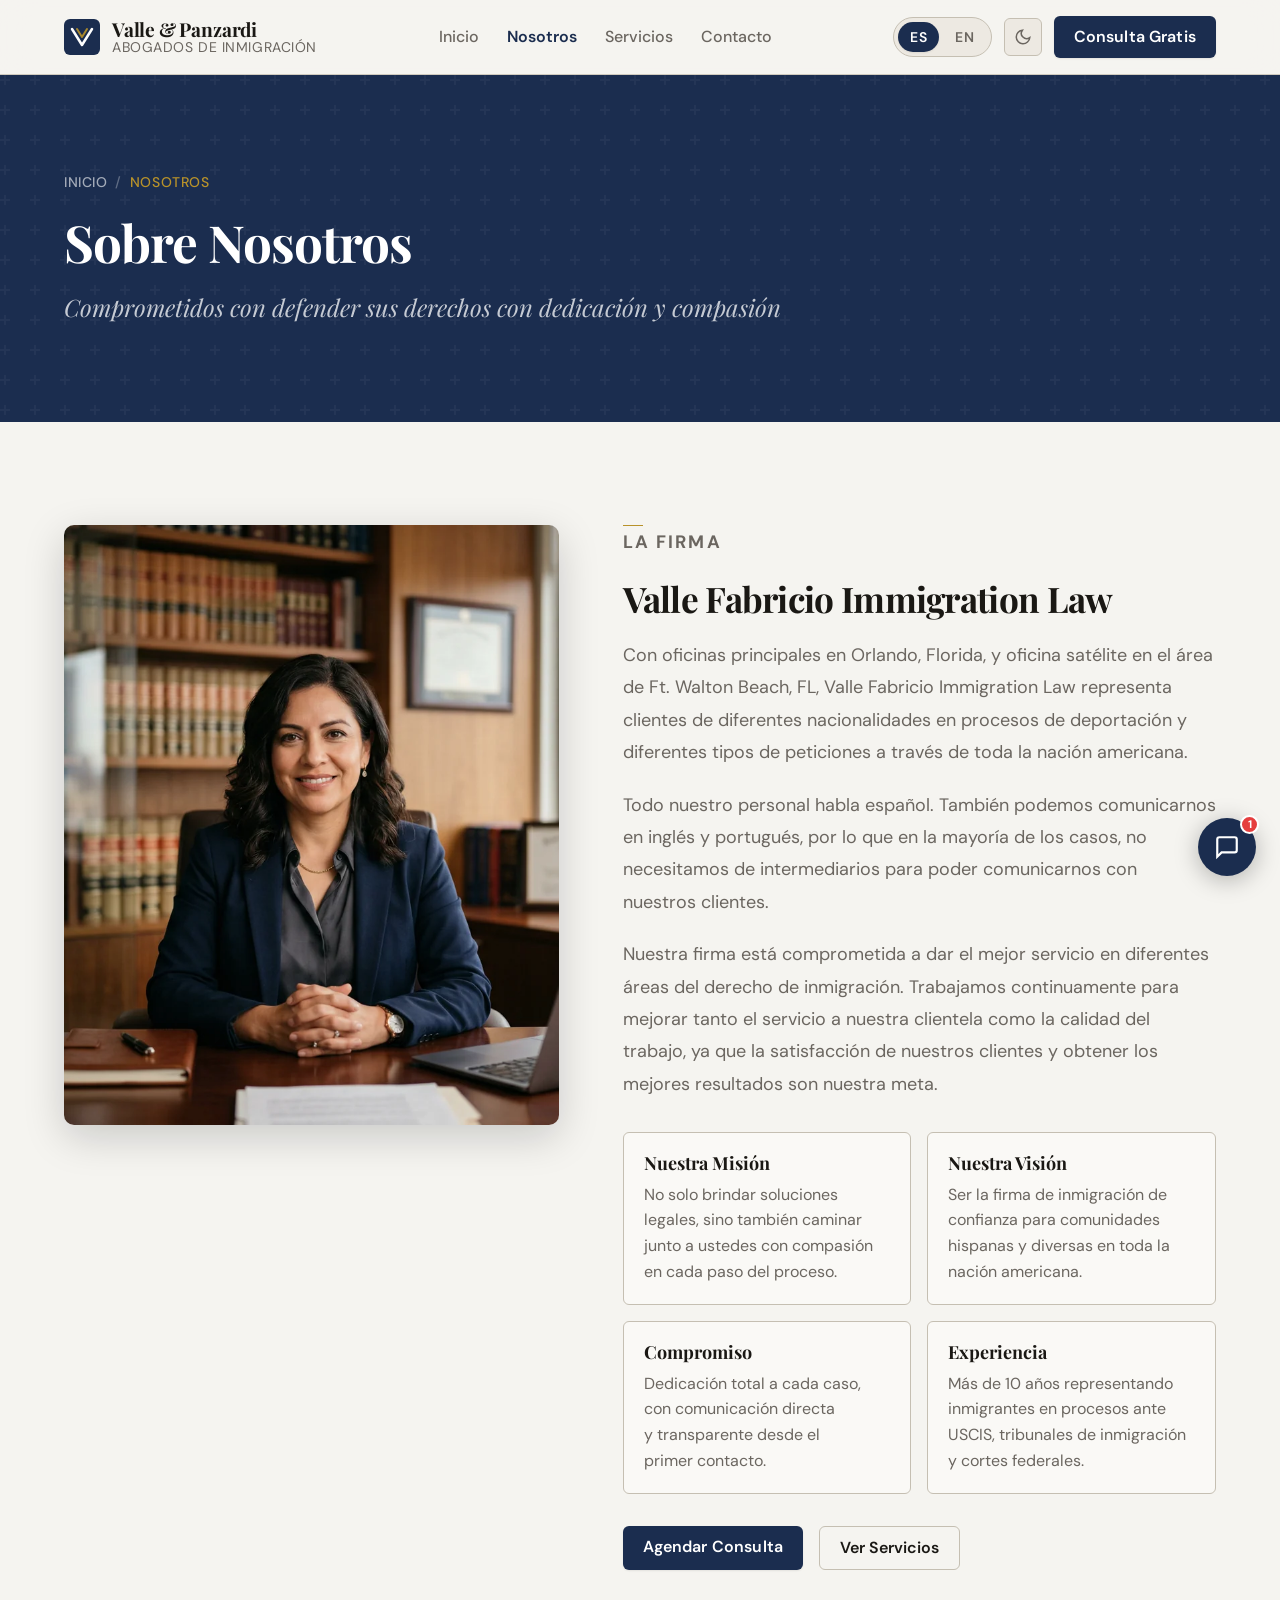
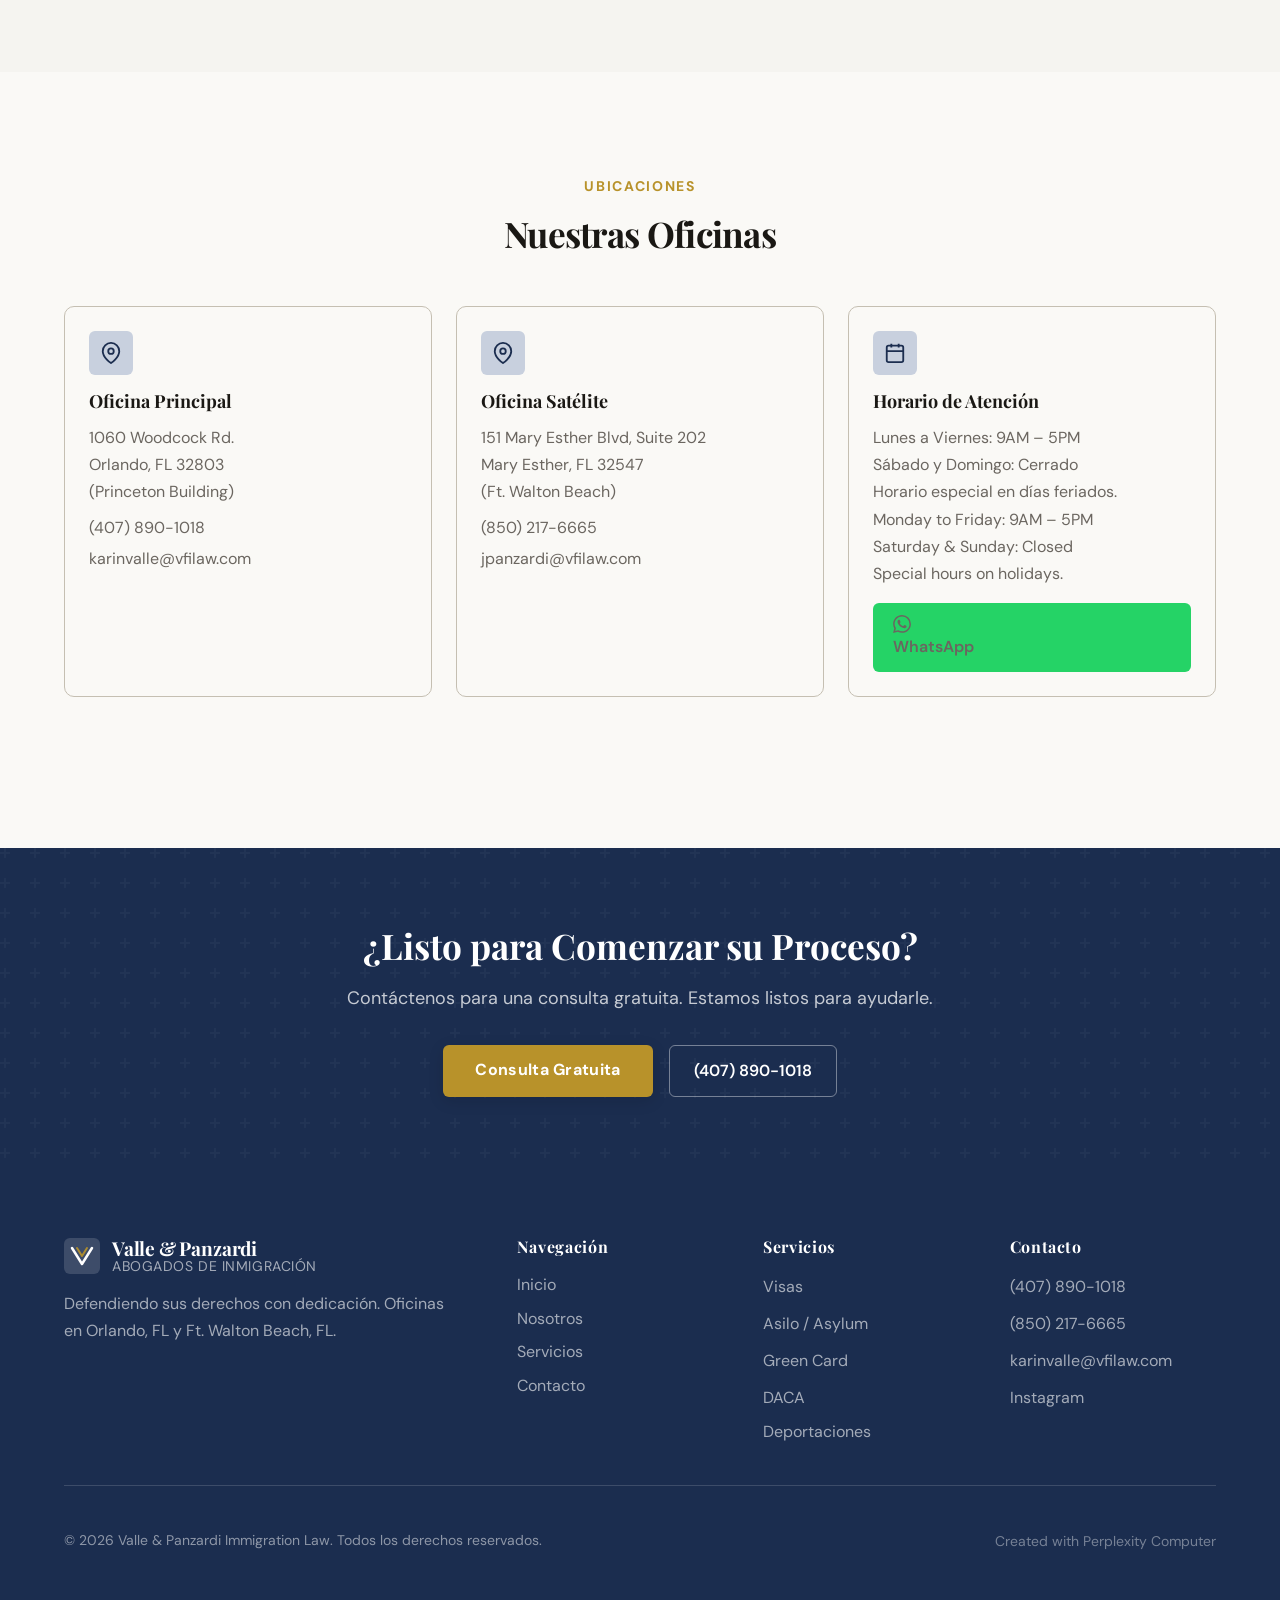
==== about.html @ 3f754d6a "feat: rebuild chatbot as full guided conversation tree (bilingual) Replaces simple FAQ bot with a st" ====
<!DOCTYPE html>
<html lang="es" data-theme="light">
<head>
<!--
   ______                            __
  / ____/___  ____ ___  ____  __  __/ /____  _____
 / /   / __ \/ __ `__ \/ __ \/ / / / __/ _ \/ ___/
/ /___/ /_/ / / / / / / /_/ / /_/ / /_/  __/ /
\____/\____/_/ /_/ /_/ .___/\__,_/\__/\___/_/
                    /_/
        Created with Perplexity Computer
        https://www.perplexity.ai/computer
-->
<meta name="generator" content="Perplexity Computer">
<meta name="author" content="Perplexity Computer">
<meta property="og:see_also" content="https://www.perplexity.ai/computer">
<link rel="author" href="https://www.perplexity.ai/computer">

<meta charset="UTF-8">
<meta name="viewport" content="width=device-width, initial-scale=1.0">
<title>Nosotros / About Us | Valle & Panzardi Immigration Law</title>
<meta name="description" content="Conoce al equipo de Valle & Panzardi Immigration Law. Abogados comprometidos con defender sus derechos migratorios en Orlando, FL.">
<link rel="canonical" href="https://vfilaw.com/about.html">
<link rel="preconnect" href="https://fonts.googleapis.com">
<link rel="preconnect" href="https://fonts.gstatic.com" crossorigin>
<link rel="preload" as="style" href="https://fonts.googleapis.com/css2?family=Playfair+Display:ital,wght@0,400;0,600;0,700;1,400;1,600&family=DM+Sans:wght@300;400;500;600;700&display=swap" onload="this.onload=null;this.rel='stylesheet'">
<noscript><link rel="stylesheet" href="https://fonts.googleapis.com/css2?family=Playfair+Display:ital,wght@0,400;0,600;0,700;1,400;1,600&family=DM+Sans:wght@300;400;500;600;700&display=swap"></noscript>
<style id="base-css">
/* base.css */
*, *::before, *::after { box-sizing: border-box; margin: 0; padding: 0; }

html {
  -moz-text-size-adjust: none;
  -webkit-text-size-adjust: none;
  text-size-adjust: none;
  -webkit-font-smoothing: antialiased;
  -moz-osx-font-smoothing: grayscale;
  text-rendering: optimizeLegibility;
  scroll-behavior: smooth;
  hanging-punctuation: first last;
  scroll-padding-top: var(--space-16);
}

body {
  min-height: 100dvh;
  line-height: 1.6;
  font-family: var(--font-body, sans-serif);
  font-size: var(--text-base);
  color: var(--color-text);
  background-color: var(--color-bg);
}

img, picture, video, canvas, svg { display: block; max-width: 100%; height: auto; }
ul[role="list"], ol[role="list"] { list-style: none; }
input, button, textarea, select { font: inherit; color: inherit; }

h1, h2, h3, h4, h5, h6 { text-wrap: balance; line-height: 1.15; }
p, li, figcaption { text-wrap: pretty; max-width: 72ch; }

::selection {
  background: oklch(from var(--color-primary) l c h / 0.25);
  color: var(--color-text);
}

:focus-visible {
  outline: 2px solid var(--color-primary);
  outline-offset: 3px;
  border-radius: var(--radius-sm);
}

@media (prefers-reduced-motion: reduce) {
  *, *::before, *::after {
    animation-duration: 0.01ms !important;
    animation-iteration-count: 1 !important;
    transition-duration: 0.01ms !important;
    scroll-behavior: auto !important;
  }
}

button { cursor: pointer; background: none; border: none; }
table { border-collapse: collapse; width: 100%; }

a, button, [role="button"], [role="link"], input, textarea, select {
  transition: color var(--transition-interactive),
              background var(--transition-interactive),
              border-color var(--transition-interactive),
              box-shadow var(--transition-interactive);
}

.sr-only {
  position: absolute; width: 1px; height: 1px; padding: 0; margin: -1px;
  overflow: hidden; clip: rect(0, 0, 0, 0); white-space: nowrap; border-width: 0;
}
</style>
<link rel="stylesheet" href="./style.min.css">
<meta name="theme-color" content="#1a3a5c">
</head>
<body>

<a href="#main" class="skip-link">Ir al contenido</a>

<!-- HEADER -->
<header class="site-header" id="site-header">
  <div class="header-inner">
    <a href="./index.html" class="site-logo" aria-label="Valle & Panzardi — Inicio">
      <svg width="36" height="36" viewBox="0 0 36 36" fill="none" aria-hidden="true">
        <rect width="36" height="36" rx="6" fill="var(--color-primary)"/>
        <path d="M8 10 L18 26 L28 10" stroke="#fff" stroke-width="2.5" stroke-linecap="round" stroke-linejoin="round" fill="none"/>
        <path d="M13 10 L18 18 L23 10" stroke="var(--color-gold)" stroke-width="2" stroke-linecap="round" stroke-linejoin="round" fill="none" opacity="0.9"/>
      </svg>
      <div class="logo-wordmark">
        <span class="logo-name">Valle &amp; Panzardi</span>
        <span class="logo-sub" data-lang="es">Abogados de Inmigración</span>
        <span class="logo-sub" data-lang="en">Immigration Law Firm</span>
      </div>
    </a>
    <nav class="main-nav" aria-label="Main navigation">
      <a href="./index.html" class="nav-link" data-lang="es">Inicio</a>
      <a href="./index.html" class="nav-link" data-lang="en">Home</a>
      <a href="./about.html" class="nav-link active" data-lang="es">Nosotros</a>
      <a href="./about.html" class="nav-link active" data-lang="en">About</a>
      <a href="./services.html" class="nav-link" data-lang="es">Servicios</a>
      <a href="./services.html" class="nav-link" data-lang="en">Services</a>
      <a href="./contact.html" class="nav-link" data-lang="es">Contacto</a>
      <a href="./contact.html" class="nav-link" data-lang="en">Contact</a>
    </nav>
    <div class="header-actions">
      <div class="lang-toggle" role="group" aria-label="Idioma / Language">
        <button class="lang-btn active" data-lang-switch="es" aria-pressed="true">ES</button>
        <button class="lang-btn" data-lang-switch="en" aria-pressed="false">EN</button>
      </div>
      <button class="theme-toggle" data-theme-toggle aria-label="Cambiar tema">
        <svg width="18" height="18" viewBox="0 0 24 24" fill="none" stroke="currentColor" stroke-width="2"><path d="M21 12.79A9 9 0 1 1 11.21 3 7 7 0 0 0 21 12.79z"/></svg>
      </button>
      <a href="./contact.html" class="btn-primary" data-lang="es">Consulta Gratis</a>
      <a href="./contact.html" class="btn-primary" data-lang="en">Free Consultation</a>
    </div>
    <button class="menu-toggle" id="menu-toggle" aria-expanded="false" aria-controls="mobile-nav" aria-label="Menú">
      <svg width="22" height="22" viewBox="0 0 24 24" fill="none" stroke="currentColor" stroke-width="2"><path d="M3 12h18M3 6h18M3 18h18"/></svg>
    </button>
  </div>
  <nav class="mobile-nav" id="mobile-nav" aria-label="Mobile navigation">
    <a href="./index.html" class="mobile-nav-link" data-lang="es">Inicio</a>
    <a href="./index.html" class="mobile-nav-link" data-lang="en">Home</a>
    <a href="./about.html" class="mobile-nav-link active" data-lang="es">Nosotros</a>
    <a href="./about.html" class="mobile-nav-link active" data-lang="en">About</a>
    <a href="./services.html" class="mobile-nav-link" data-lang="es">Servicios</a>
    <a href="./services.html" class="mobile-nav-link" data-lang="en">Services</a>
    <a href="./contact.html" class="mobile-nav-link" data-lang="es">Contacto</a>
    <a href="./contact.html" class="mobile-nav-link" data-lang="en">Contact</a>
    <div class="mobile-nav-actions">
      <div class="lang-toggle">
        <button class="lang-btn active" data-lang-switch="es">ES</button>
        <button class="lang-btn" data-lang-switch="en">EN</button>
      </div>
      <button class="theme-toggle" data-theme-toggle aria-label="Cambiar tema">
        <svg width="18" height="18" viewBox="0 0 24 24" fill="none" stroke="currentColor" stroke-width="2"><path d="M21 12.79A9 9 0 1 1 11.21 3 7 7 0 0 0 21 12.79z"/></svg>
      </button>
      <a href="./contact.html" class="btn-primary" data-lang="es">Consulta Gratis</a>
      <a href="./contact.html" class="btn-primary" data-lang="en">Free Consultation</a>
    </div>
  </nav>
</header>

<main id="main">

  <!-- PAGE HEADER -->
  <section class="page-header" aria-label="Page header">
    <div class="page-header-inner">
      <nav class="breadcrumb" aria-label="Breadcrumb">
        <a href="./index.html" data-lang="es">Inicio</a>
        <a href="./index.html" data-lang="en">Home</a>
        <span class="sep" aria-hidden="true">/</span>
        <span class="current" data-lang="es">Nosotros</span>
        <span class="current" data-lang="en">About Us</span>
      </nav>
      <h1 data-lang="es">Sobre Nosotros</h1>
      <h1 data-lang="en">About Us</h1>
      <p data-lang="es">Comprometidos con defender sus derechos con dedicación y compasión</p>
      <p data-lang="en">Committed to defending your rights with dedication and compassion</p>
    </div>
  </section>

  <!-- ABOUT FULL -->
  <section class="section" aria-labelledby="about-full-heading">
    <div class="section-inner">
      <div class="about-full-grid">
        <div class="about-full-image reveal">
          <picture><source srcset="./assets/attorney.webp" type="image/webp"><img src="./assets/attorney.png" alt="Abogada de inmigración Valle Fabricio en su oficina de Orlando" loading="lazy" width="600" height="600"></picture>
        </div>
        <div class="about-full-content">
          <div style="margin-bottom: var(--space-4);">
            <p class="section-eyebrow" data-lang="es">La Firma</p>
            <p class="section-eyebrow" data-lang="en">The Firm</p>
          </div>
          <h2 id="about-full-heading" data-lang="es" class="reveal">Valle Fabricio Immigration Law</h2>
          <h2 id="about-full-heading" data-lang="en" class="reveal">Valle Fabricio Immigration Law</h2>

          <p data-lang="es" class="reveal reveal-delay-1">Con oficinas principales en Orlando, Florida, y oficina satélite en el área de Ft. Walton Beach, FL, Valle Fabricio Immigration Law representa clientes de diferentes nacionalidades en procesos de deportación y diferentes tipos de peticiones a través de toda la nación americana.</p>
          <p data-lang="en" class="reveal reveal-delay-1">With main offices in Orlando, Florida, and a satellite office in the Ft. Walton Beach, FL area, Valle Fabricio Immigration Law represents clients of different nationalities in deportation proceedings and various types of petitions throughout the entire nation.</p>

          <p data-lang="es" class="reveal reveal-delay-2">Todo nuestro personal habla español. También podemos comunicarnos en inglés y portugués, por lo que en la mayoría de los casos, no necesitamos de intermediarios para poder comunicarnos con nuestros clientes.</p>
          <p data-lang="en" class="reveal reveal-delay-2">All our staff speaks Spanish. We can also communicate in English and Portuguese, so in most cases, we do not need intermediaries to communicate with our clients.</p>

          <p data-lang="es" class="reveal">Nuestra firma está comprometida a dar el mejor servicio en diferentes áreas del derecho de inmigración. Trabajamos continuamente para mejorar tanto el servicio a nuestra clientela como la calidad del trabajo, ya que la satisfacción de nuestros clientes y obtener los mejores resultados son nuestra meta.</p>
          <p data-lang="en" class="reveal">Our firm is committed to providing the best service in various areas of immigration law. We continuously work to improve both our client service and work quality, as client satisfaction and achieving the best results are our goal.</p>

          <div class="about-values reveal">
            <div class="value-item">
              <h4 data-lang="es">Nuestra Misión</h4>
              <h4 data-lang="en">Our Mission</h4>
              <p data-lang="es">No solo brindar soluciones legales, sino también caminar junto a ustedes con compasión en cada paso del proceso.</p>
              <p data-lang="en">Not only to provide legal solutions, but also to walk alongside you with compassion at every step of the process.</p>
            </div>
            <div class="value-item">
              <h4 data-lang="es">Nuestra Visión</h4>
              <h4 data-lang="en">Our Vision</h4>
              <p data-lang="es">Ser la firma de inmigración de confianza para comunidades hispanas y diversas en toda la nación americana.</p>
              <p data-lang="en">To be the trusted immigration firm for Hispanic and diverse communities throughout the entire nation.</p>
            </div>
            <div class="value-item">
              <h4 data-lang="es">Compromiso</h4>
              <h4 data-lang="en">Commitment</h4>
              <p data-lang="es">Dedicación total a cada caso, con comunicación directa y transparente desde el primer contacto.</p>
              <p data-lang="en">Total dedication to each case, with direct and transparent communication from the first contact.</p>
            </div>
            <div class="value-item">
              <h4 data-lang="es">Experiencia</h4>
              <h4 data-lang="en">Experience</h4>
              <p data-lang="es">Más de 10 años representando inmigrantes en procesos ante USCIS, tribunales de inmigración y cortes federales.</p>
              <p data-lang="en">Over 10 years representing immigrants in proceedings before USCIS, immigration courts, and federal courts.</p>
            </div>
          </div>

          <div style="display:flex; gap: var(--space-4); flex-wrap: wrap; margin-top: var(--space-8);">
            <a href="./contact.html" class="btn-primary reveal" data-lang="es">Agendar Consulta</a>
            <a href="./contact.html" class="btn-primary reveal" data-lang="en">Schedule Consultation</a>
            <a href="./services.html" class="btn-secondary reveal reveal-delay-1" data-lang="es">Ver Servicios</a>
            <a href="./services.html" class="btn-secondary reveal reveal-delay-1" data-lang="en">Our Services</a>
          </div>
        </div>
      </div>
    </div>
  </section>

  <!-- OFFICES -->
  <section class="section services-bg-section" aria-labelledby="offices-heading">
    <div class="section-inner">
      <div class="section-header centered reveal">
        <p class="section-eyebrow" data-lang="es">Ubicaciones</p>
        <p class="section-eyebrow" data-lang="en">Locations</p>
        <h2 class="section-title" id="offices-heading" data-lang="es">Nuestras Oficinas</h2>
        <h2 class="section-title" id="offices-heading" data-lang="en">Our Offices</h2>
      </div>

      <div class="contact-grid">
        <div class="contact-card reveal">
          <div class="contact-card-icon" aria-hidden="true">
            <svg width="22" height="22" viewBox="0 0 24 24" fill="none" stroke="currentColor" stroke-width="2"><path d="M21 10c0 7-9 13-9 13s-9-6-9-13a9 9 0 0 1 18 0z"/><circle cx="12" cy="10" r="3"/></svg>
          </div>
          <h3 data-lang="es">Oficina Principal</h3>
          <h3 data-lang="en">Main Office</h3>
          <p>1060 Woodcock Rd.<br>Orlando, FL 32803<br>(Princeton Building)</p>
          <a href="tel:+14078901018" style="margin-top: var(--space-2);">(407) 890-1018</a>
          <a href="mailto:karinvalle@vfilaw.com" style="margin-top: var(--space-1);">karinvalle@vfilaw.com</a>
        </div>

        <div class="contact-card reveal reveal-delay-1">
          <div class="contact-card-icon" aria-hidden="true">
            <svg width="22" height="22" viewBox="0 0 24 24" fill="none" stroke="currentColor" stroke-width="2"><path d="M21 10c0 7-9 13-9 13s-9-6-9-13a9 9 0 0 1 18 0z"/><circle cx="12" cy="10" r="3"/></svg>
          </div>
          <h3 data-lang="es">Oficina Satélite</h3>
          <h3 data-lang="en">Satellite Office</h3>
          <p>151 Mary Esther Blvd, Suite 202<br>Mary Esther, FL 32547<br>(Ft. Walton Beach)</p>
          <a href="tel:+18502176665" style="margin-top: var(--space-2);">(850) 217-6665</a>
          <a href="mailto:jpanzardi@vfilaw.com" style="margin-top: var(--space-1);">jpanzardi@vfilaw.com</a>
        </div>

        <div class="contact-card reveal reveal-delay-2">
          <div class="contact-card-icon" aria-hidden="true">
            <svg width="22" height="22" viewBox="0 0 24 24" fill="none" stroke="currentColor" stroke-width="2"><rect x="3" y="4" width="18" height="18" rx="2"/><path d="M16 2v4M8 2v4M3 10h18"/></svg>
          </div>
          <h3 data-lang="es">Horario de Atención</h3>
          <h3 data-lang="en">Business Hours</h3>
          <p data-lang="es">Lunes a Viernes: 9AM – 5PM<br>Sábado y Domingo: Cerrado<br>Horario especial en días feriados.</p>
          <p data-lang="en">Monday to Friday: 9AM – 5PM<br>Saturday &amp; Sunday: Closed<br>Special hours on holidays.</p>
          <a href="https://wa.me/18502176665" target="_blank" rel="noopener noreferrer" class="wa-btn" style="margin-top: var(--space-4);">
            <svg width="18" height="18" viewBox="0 0 24 24" fill="currentColor" aria-hidden="true"><path d="M17.472 14.382c-.297-.149-1.758-.867-2.03-.967-.273-.099-.471-.148-.67.15-.197.297-.767.966-.94 1.164-.173.199-.347.223-.644.075-.297-.15-1.255-.463-2.39-1.475-.883-.788-1.48-1.761-1.653-2.059-.173-.297-.018-.458.13-.606.134-.133.298-.347.446-.52.149-.174.198-.298.298-.497.099-.198.05-.371-.025-.52-.075-.149-.669-1.612-.916-2.207-.242-.579-.487-.5-.669-.51-.173-.008-.371-.01-.57-.01-.198 0-.52.074-.792.372-.272.297-1.04 1.016-1.04 2.479 0 1.462 1.065 2.875 1.213 3.074.149.198 2.096 3.2 5.077 4.487.709.306 1.262.489 1.694.625.712.227 1.36.195 1.871.118.571-.085 1.758-.719 2.006-1.413.248-.694.248-1.289.173-1.413-.074-.124-.272-.198-.57-.347m-5.421 7.403h-.004a9.87 9.87 0 0 1-5.031-1.378l-.361-.214-3.741.982.998-3.648-.235-.374a9.86 9.86 0 0 1-1.51-5.26c.001-5.45 4.436-9.884 9.888-9.884 2.64 0 5.122 1.03 6.988 2.898a9.825 9.825 0 0 1 2.893 6.994c-.003 5.45-4.437 9.884-9.885 9.884m8.413-18.297A11.815 11.815 0 0 0 12.05 0C5.495 0 .16 5.335.157 11.892c0 2.096.547 4.142 1.588 5.945L.057 24l6.305-1.654a11.882 11.882 0 0 0 5.683 1.448h.005c6.554 0 11.89-5.335 11.893-11.893a11.821 11.821 0 0 0-3.48-8.413z"/></svg>
            WhatsApp
          </a>
        </div>
      </div>
    </div>
  </section>

  <!-- CTA BAND -->
  <section class="cta-band" aria-label="Llamado a acción">
    <div class="cta-band-inner">
      <h2 data-lang="es">¿Listo para Comenzar su Proceso?</h2>
      <h2 data-lang="en">Ready to Start Your Process?</h2>
      <p data-lang="es">Contáctenos para una consulta gratuita. Estamos listos para ayudarle.</p>
      <p data-lang="en">Contact us for a free consultation. We are ready to help you.</p>
      <div class="cta-band-actions">
        <a href="./contact.html" class="btn-gold" data-lang="es">Consulta Gratuita</a>
        <a href="./contact.html" class="btn-gold" data-lang="en">Free Consultation</a>
        <a href="tel:+14078901018" class="btn-outline-white">(407) 890-1018</a>
      </div>
    </div>
  </section>

</main>

<!-- FOOTER -->
<footer class="site-footer" role="contentinfo">
  <div class="footer-inner">
    <div class="footer-top">
      <div class="footer-brand">
        <a href="./index.html" class="site-logo" style="margin-bottom: var(--space-4);" aria-label="Valle & Panzardi — Inicio">
          <svg width="36" height="36" viewBox="0 0 36 36" fill="none" aria-hidden="true">
            <rect width="36" height="36" rx="6" fill="rgba(255,255,255,0.15)"/>
            <path d="M8 10 L18 26 L28 10" stroke="#fff" stroke-width="2.5" stroke-linecap="round" stroke-linejoin="round" fill="none"/>
            <path d="M13 10 L18 18 L23 10" stroke="var(--color-gold)" stroke-width="2" stroke-linecap="round" stroke-linejoin="round" fill="none" opacity="0.9"/>
          </svg>
          <div class="logo-wordmark">
            <span class="logo-name">Valle &amp; Panzardi</span>
            <span class="logo-sub" data-lang="es">Abogados de Inmigración</span>
            <span class="logo-sub" data-lang="en">Immigration Law Firm</span>
          </div>
        </a>
        <p class="footer-brand-desc" data-lang="es">Defendiendo sus derechos con dedicación. Oficinas en Orlando, FL y Ft. Walton Beach, FL.</p>
        <p class="footer-brand-desc" data-lang="en">Defending your rights with dedication. Offices in Orlando, FL and Ft. Walton Beach, FL.</p>
      </div>
      <div class="footer-col">
        <h4 data-lang="es">Navegación</h4><h4 data-lang="en">Navigation</h4>
        <ul>
          <li><a href="./index.html" data-lang="es">Inicio</a><a href="./index.html" data-lang="en">Home</a></li>
          <li><a href="./about.html" data-lang="es">Nosotros</a><a href="./about.html" data-lang="en">About</a></li>
          <li><a href="./services.html" data-lang="es">Servicios</a><a href="./services.html" data-lang="en">Services</a></li>
          <li><a href="./contact.html" data-lang="es">Contacto</a><a href="./contact.html" data-lang="en">Contact</a></li>
        </ul>
      </div>
      <div class="footer-col">
        <h4 data-lang="es">Servicios</h4><h4 data-lang="en">Services</h4>
        <ul>
          <li><a href="./services.html">Visas</a></li>
          <li><a href="./services.html">Asilo / Asylum</a></li>
          <li><a href="./services.html">Green Card</a></li>
          <li><a href="./services.html">DACA</a></li>
          <li><a href="./services.html" data-lang="es">Deportaciones</a><a href="./services.html" data-lang="en">Deportation</a></li>
        </ul>
      </div>
      <div class="footer-col">
        <h4 data-lang="es">Contacto</h4><h4 data-lang="en">Contact</h4>
        <ul>
          <li><a href="tel:+14078901018">(407) 890-1018</a></li>
          <li><a href="tel:+18502176665">(850) 217-6665</a></li>
          <li><a href="mailto:karinvalle@vfilaw.com">karinvalle@vfilaw.com</a></li>
          <li><a href="https://www.instagram.com/abogadakarinvalle/" target="_blank" rel="noopener noreferrer">Instagram</a></li>
        </ul>
      </div>
    </div>
    <div class="footer-bottom">
      <p class="footer-copy" data-lang="es">&copy; 2026 Valle &amp; Panzardi Immigration Law. Todos los derechos reservados.</p>
      <p class="footer-copy" data-lang="en">&copy; 2026 Valle &amp; Panzardi Immigration Law. All rights reserved.</p>
      <div class="footer-credit"><a href="https://www.perplexity.ai/computer" target="_blank" rel="noopener noreferrer">Created with Perplexity Computer</a></div>
    </div>
  </div>
</footer>

<script>
function setLang(lang) {
  document.body.classList.toggle('lang-en', lang === 'en');
  document.querySelectorAll('.lang-btn').forEach(btn => {
    const pressed = btn.dataset.langSwitch === lang;
    btn.classList.toggle('active', pressed);
    btn.setAttribute('aria-pressed', pressed);
  });
}
document.querySelectorAll('[data-lang-switch]').forEach(btn => {
  btn.addEventListener('click', () => setLang(btn.dataset.langSwitch));
});
(function(){
  const root = document.documentElement;
  let d = matchMedia('(prefers-color-scheme: dark)').matches ? 'dark' : 'light';
  root.setAttribute('data-theme', d);
  function updateToggleIcon() {
    document.querySelectorAll('[data-theme-toggle]').forEach(t => {
      t.setAttribute('aria-label', d === 'dark' ? 'Cambiar a modo claro' : 'Cambiar a modo oscuro');
      t.innerHTML = d === 'dark'
        ? '<svg width="18" height="18" viewBox="0 0 24 24" fill="none" stroke="currentColor" stroke-width="2"><circle cx="12" cy="12" r="5"/><path d="M12 1v2M12 21v2M4.22 4.22l1.42 1.42M18.36 18.36l1.42 1.42M1 12h2M21 12h2M4.22 19.78l1.42-1.42M18.36 5.64l1.42-1.42"/></svg>'
        : '<svg width="18" height="18" viewBox="0 0 24 24" fill="none" stroke="currentColor" stroke-width="2"><path d="M21 12.79A9 9 0 1 1 11.21 3 7 7 0 0 0 21 12.79z"/></svg>';
    });
  }
  updateToggleIcon();
  document.querySelectorAll('[data-theme-toggle]').forEach(t => {
    t.addEventListener('click', () => { d = d === 'dark' ? 'light' : 'dark'; root.setAttribute('data-theme', d); updateToggleIcon(); });
  });
})();
const menuToggle = document.getElementById('menu-toggle');
const mobileNav = document.getElementById('mobile-nav');
menuToggle.addEventListener('click', () => {
  const open = mobileNav.classList.toggle('open');
  menuToggle.setAttribute('aria-expanded', open);
  menuToggle.innerHTML = open
    ? '<svg width="22" height="22" viewBox="0 0 24 24" fill="none" stroke="currentColor" stroke-width="2"><path d="M18 6 6 18M6 6l12 12"/></svg>'
    : '<svg width="22" height="22" viewBox="0 0 24 24" fill="none" stroke="currentColor" stroke-width="2"><path d="M3 12h18M3 6h18M3 18h18"/></svg>';
});
const header = document.getElementById('site-header');
window.addEventListener('scroll', () => { header.classList.toggle('scrolled', window.scrollY > 20); }, { passive: true });
const reveals = document.querySelectorAll('.reveal');
const observer = new IntersectionObserver((entries) => {
  entries.forEach(e => { if (e.isIntersecting) { e.target.classList.add('visible'); observer.unobserve(e.target); } });
}, { threshold: 0.05, rootMargin: '0px 0px -20px 0px' });
reveals.forEach(el => observer.observe(el));
</script>

<!-- ========== CHATBOT ========== -->
<div id="vfi-chat" aria-label="Chat de consulta" role="complementary">
  <button id="chat-trigger" aria-label="Abrir chat / Open chat" aria-expanded="false" aria-controls="chat-window">
    <svg id="chat-icon-open" width="26" height="26" viewBox="0 0 24 24" fill="none" stroke="currentColor" stroke-width="2" aria-hidden="true"><path d="M21 15a2 2 0 0 1-2 2H7l-4 4V5a2 2 0 0 1 2-2h14a2 2 0 0 1 2 2z"/></svg>
    <svg id="chat-icon-close" width="26" height="26" viewBox="0 0 24 24" fill="none" stroke="currentColor" stroke-width="2" aria-hidden="true" style="display:none"><path d="M18 6 6 18M6 6l12 12"/></svg>
    <span class="chat-badge" id="chat-badge">1</span>
  </button>
  <div id="chat-window" role="dialog" aria-label="Consulta rápida" aria-modal="false" hidden>
    <div class="chat-header">
      <div class="chat-header-info">
        <div class="chat-avatar" aria-hidden="true">
          <svg width="18" height="18" viewBox="0 0 24 24" fill="none" stroke="currentColor" stroke-width="2"><path d="M20 21v-2a4 4 0 0 0-4-4H8a4 4 0 0 0-4 4v2"/><circle cx="12" cy="7" r="4"/></svg>
        </div>
        <div>
          <strong>Valle &amp; Panzardi</strong>
          <span id="chat-status-text">● En línea / Online</span>
        </div>
      </div>
      <button id="chat-close-btn" aria-label="Cerrar chat">
        <svg width="16" height="16" viewBox="0 0 24 24" fill="none" stroke="currentColor" stroke-width="2.5"><path d="M18 6 6 18M6 6l12 12"/></svg>
      </button>
    </div>
    <div class="chat-messages" id="chat-messages" aria-live="polite" aria-relevant="additions"></div>
    <div class="chat-choices" id="chat-choices"></div>
    <form class="chat-input-row" id="chat-form" autocomplete="off">
      <input type="text" id="chat-input" placeholder="Escribe tu pregunta..." aria-label="Mensaje" maxlength="300">
      <button type="submit" aria-label="Enviar">
        <svg width="16" height="16" viewBox="0 0 24 24" fill="none" stroke="currentColor" stroke-width="2.5"><path d="M22 2L11 13"/><path d="M22 2L15 22 11 13 2 9l20-7z"/></svg>
      </button>
    </form>
    <p class="chat-disclaimer">⚖️ <span data-lang="es">Orientación general, no asesoría legal. <a href="./contact.html">Consulta gratis →</a></span><span data-lang="en">General guidance, not legal advice. <a href="./contact.html">Free consult →</a></span></p>
  </div>
</div>

<style>
#vfi-chat{position:fixed;bottom:24px;right:24px;z-index:9999;font-family:var(--font-sans,'DM Sans',sans-serif)}
#chat-trigger{width:58px;height:58px;border-radius:50%;background:var(--color-primary,#1a3a5c);color:#fff;border:none;cursor:pointer;display:flex;align-items:center;justify-content:center;box-shadow:0 4px 24px rgba(0,0,0,0.28);transition:transform .2s,box-shadow .2s;position:relative}
#chat-trigger:hover{transform:scale(1.07);box-shadow:0 6px 32px rgba(0,0,0,0.36)}
.chat-badge{position:absolute;top:-3px;right:-3px;background:#e53e3e;color:#fff;font-size:11px;font-weight:700;width:19px;height:19px;border-radius:50%;display:flex;align-items:center;justify-content:center;border:2px solid #fff;animation:badge-pulse 2.5s ease-in-out infinite}
@keyframes badge-pulse{0%,100%{transform:scale(1)}50%{transform:scale(1.25)}}
.chat-badge.hidden{display:none}
#chat-window{position:absolute;bottom:70px;right:0;width:350px;background:var(--color-surface,#fff);border-radius:18px;box-shadow:0 8px 48px rgba(0,0,0,0.2);display:flex;flex-direction:column;overflow:hidden;animation:chat-slide-in .22s cubic-bezier(0.16,1,0.3,1)}
@keyframes chat-slide-in{from{opacity:0;transform:translateY(16px) scale(0.97)}to{opacity:1;transform:translateY(0) scale(1)}}
#chat-window[hidden]{display:none}
.chat-header{background:linear-gradient(135deg,#1a3a5c 0%,#1e4a73 100%);color:#fff;padding:14px 16px;display:flex;align-items:center;justify-content:space-between;gap:10px}
.chat-header-info{display:flex;align-items:center;gap:10px}
.chat-avatar{width:38px;height:38px;border-radius:50%;background:rgba(201,168,76,0.25);border:2px solid rgba(201,168,76,0.6);color:#c9a84c;display:flex;align-items:center;justify-content:center;flex-shrink:0}
.chat-header-info strong{display:block;font-size:.9rem;letter-spacing:.01em}
#chat-status-text{font-size:.72rem;opacity:.85;color:#86efac}
#chat-close-btn{background:none;border:none;color:#fff;cursor:pointer;opacity:.7;padding:4px;border-radius:6px;display:flex}
#chat-close-btn:hover{opacity:1;background:rgba(255,255,255,.1)}
.chat-messages{flex:1;overflow-y:auto;padding:14px 14px 6px;display:flex;flex-direction:column;gap:8px;max-height:280px;scroll-behavior:smooth}
.chat-messages::-webkit-scrollbar{width:4px}
.chat-messages::-webkit-scrollbar-track{background:transparent}
.chat-messages::-webkit-scrollbar-thumb{background:var(--color-border,#e2e8f0);border-radius:4px}
.chat-msg{max-width:86%;padding:9px 13px;border-radius:16px;font-size:.875rem;line-height:1.5;animation:msg-appear .18s ease}
@keyframes msg-appear{from{opacity:0;transform:translateY(5px)}to{opacity:1;transform:translateY(0)}}
.chat-msg.bot{background:var(--color-surface-alt,#f0f4f8);color:var(--color-text,#1a202c);border-bottom-left-radius:4px;align-self:flex-start}
.chat-msg.user{background:linear-gradient(135deg,#1a3a5c,#1e4a73);color:#fff;border-bottom-right-radius:4px;align-self:flex-end}
.chat-msg a{color:var(--color-gold,#c9a84c);font-weight:600;text-decoration:underline}
.chat-msg.bot a{color:#1a3a5c}
.chat-typing{display:flex;gap:5px;align-items:center;padding:10px 14px;background:var(--color-surface-alt,#f0f4f8);border-radius:16px;border-bottom-left-radius:4px;align-self:flex-start}
.chat-typing span{width:7px;height:7px;background:#94a3b8;border-radius:50%;animation:dot-wave .9s infinite}
.chat-typing span:nth-child(2){animation-delay:.15s}.chat-typing span:nth-child(3){animation-delay:.3s}
@keyframes dot-wave{0%,80%,100%{transform:translateY(0);opacity:.5}40%{transform:translateY(-6px);opacity:1}}
.chat-choices{padding:6px 12px 10px;display:flex;flex-direction:column;gap:6px}
.chat-choices.row{flex-direction:row;flex-wrap:wrap}
.choice-btn{background:none;border:1.5px solid var(--color-primary,#1a3a5c);color:var(--color-primary,#1a3a5c);border-radius:10px;padding:8px 12px;font-size:.82rem;cursor:pointer;text-align:left;line-height:1.35;transition:all .15s;font-family:inherit}
.choice-btn:hover{background:var(--color-primary,#1a3a5c);color:#fff;transform:translateX(2px)}
.choice-btn.pill{border-radius:20px;padding:6px 12px;font-size:.8rem}
.choice-btn.cta{background:var(--color-gold,#c9a84c);border-color:var(--color-gold,#c9a84c);color:#fff;font-weight:600}
.choice-btn.cta:hover{background:#b8952e;border-color:#b8952e;transform:none}
.chat-input-row{display:flex;gap:8px;padding:8px 12px;border-top:1px solid var(--color-border,#e2e8f0)}
#chat-input{flex:1;border:1.5px solid var(--color-border,#e2e8f0);border-radius:20px;padding:8px 14px;font-size:.875rem;outline:none;background:var(--color-surface,#fff);color:var(--color-text,#1a202c)}
#chat-input:focus{border-color:var(--color-primary,#1a3a5c)}
.chat-input-row button[type=submit]{width:36px;height:36px;border-radius:50%;background:var(--color-primary,#1a3a5c);color:#fff;border:none;cursor:pointer;display:flex;align-items:center;justify-content:center;flex-shrink:0;transition:background .15s}
.chat-input-row button[type=submit]:hover{background:#142d4a}
.chat-disclaimer{font-size:.7rem;color:var(--color-text-muted,#718096);padding:0 13px 9px;margin:0;text-align:center}
.chat-disclaimer a{color:var(--color-primary,#1a3a5c);font-weight:600}
.chat-progress{display:flex;gap:3px;padding:8px 14px 0;justify-content:center}
.chat-progress-dot{width:6px;height:6px;border-radius:50%;background:var(--color-border,#e2e8f0);transition:background .3s}
.chat-progress-dot.active{background:var(--color-primary,#1a3a5c)}
.chat-progress-dot.done{background:var(--color-gold,#c9a84c)}
@media(max-width:420px){#chat-window{width:calc(100vw - 20px);right:0}}
</style>

<script>
(function(){
'use strict';

// ─── CONVERSATION TREE ───────────────────────────────────────────────────────
// Each node: { id, bot: {es, en}, choices: [{label:{es,en}, next}], input: bool }
// Special next values: 'END_CONSULT', 'END_CALL', 'END_INFO'

const TREE = {

  // Step 0 — Language (auto-detected, skip if already set)
  start: {
    bot: {
      es: '👋 ¡Hola! Soy el asistente virtual de Valle & Panzardi. ¿En qué le puedo ayudar hoy?',
      en: '👋 Hi! I\'m the virtual assistant for Valle & Panzardi. How can I help you today?'
    },
    choices: [
      { label: { es: '🔍 Tengo una pregunta sobre mi caso', en: '🔍 I have a question about my case' }, next: 'situation' },
      { label: { es: '📋 Quiero saber qué servicios ofrecen', en: '📋 I want to know what services you offer' }, next: 'services_menu' },
      { label: { es: '📞 Quiero hablar con un abogado', en: '📞 I want to speak with an attorney' }, next: 'contact_options' },
      { label: { es: '💬 Tengo otra pregunta', en: '💬 I have another question' }, next: 'freetext' },
    ]
  },

  // Step 1 — What is your situation?
  situation: {
    bot: {
      es: '¿Cuál describe mejor su situación actual?',
      en: 'Which best describes your current situation?'
    },
    choices: [
      { label: { es: '🚨 Recibí una orden de deportación', en: '🚨 I received a deportation/removal order' }, next: 'deportation_q1' },
      { label: { es: '🌿 Quiero obtener una Green Card', en: '🌿 I want to get a Green Card' }, next: 'greencard_q1' },
      { label: { es: '🙏 Necesito solicitar asilo', en: '🙏 I need to apply for asylum' }, next: 'asylum_q1' },
      { label: { es: '📄 Tengo un caso de visa o DACA', en: '📄 I have a visa or DACA issue' }, next: 'visa_daca' },
      { label: { es: '👨‍👩‍👧 Petición familiar', en: '👨‍👩‍👧 Family petition' }, next: 'family_q1' },
      { label: { es: '🏛️ Proceso de naturalización', en: '🏛️ Naturalization / Citizenship' }, next: 'citizenship_q1' },
    ]
  },

  // ── DEPORTATION BRANCH ──────────────────────────────────
  deportation_q1: {
    bot: {
      es: 'Entiendo, esta es una situación urgente. ¿Recibió recientemente la orden o lleva tiempo con ella?',
      en: 'I understand — this is urgent. Did you receive the order recently or has it been a while?'
    },
    choices: [
      { label: { es: '⚡ Muy reciente (menos de 30 días)', en: '⚡ Very recent (less than 30 days)' }, next: 'deportation_urgent' },
      { label: { es: '📅 Hace más tiempo', en: '📅 It\'s been longer' }, next: 'deportation_older' },
      { label: { es: '😟 No estoy seguro/a', en: '😟 I\'m not sure' }, next: 'deportation_unsure' },
    ]
  },
  deportation_urgent: {
    bot: {
      es: '⚠️ Actúe ahora — tiene <strong>30 días</strong> para apelar desde la fecha de la orden. Cada día cuenta.\n\nPuede:\n• Apelar ante la Junta de Apelaciones de Inmigración (BIA)\n• Solicitar una moción de reapertura\n• Explorar protección bajo Convención contra la Tortura\n\nLa abogada Valle puede evaluar su caso hoy mismo.',
      en: '⚠️ Act now — you have <strong>30 days</strong> to appeal from the order date. Every day matters.\n\nOptions may include:\n• Appeal to the Board of Immigration Appeals (BIA)\n• Motion to reopen your case\n• Protection under the Convention Against Torture\n\nAttorney Valle can review your case today.'
    },
    choices: [
      { label: { es: '📞 Llamar ahora: (407) 890-1018', en: '📞 Call now: (407) 890-1018' }, next: 'END_CALL', href: 'tel:+14078901018' },
      { label: { es: '✉️ Solicitar consulta urgente', en: '✉️ Request urgent consultation' }, next: 'END_CONSULT' },
    ]
  },
  deportation_older: {
    bot: {
      es: 'Aún hay opciones. Dependiendo de su historial y circunstancias, podría ser posible:\n\n• Moción para reabrir el caso\n• Cancelación de deportación (si cumple requisitos de residencia)\n• Perdón provisional (waiver)\n• Protección bajo asilo si califica\n\n¿Tiene familia inmediata que sea ciudadana o residente permanente?',
      en: 'There may still be options. Depending on your history and circumstances:\n\n• Motion to reopen the case\n• Cancellation of removal (if you meet residency requirements)\n• Provisional waiver\n• Asylum protection if you qualify\n\nDo you have immediate family who are U.S. citizens or permanent residents?'
    },
    choices: [
      { label: { es: '✅ Sí, tengo familia', en: '✅ Yes, I have family members' }, next: 'deportation_family' },
      { label: { es: '❌ No', en: '❌ No' }, next: 'deportation_nofamily' },
      { label: { es: '🤔 No estoy seguro/a', en: '🤔 I\'m not sure' }, next: 'contact_options' },
    ]
  },
  deportation_unsure: {
    bot: {
      es: 'No se preocupe — es normal estar confundido/a con estos documentos. Lo más importante es que hable con un abogado lo antes posible para entender exactamente en qué etapa está su caso.',
      en: 'Don\'t worry — it\'s normal to be confused by these documents. The most important thing is to speak with an attorney as soon as possible to understand exactly where your case stands.'
    },
    choices: [
      { label: { es: '📞 Llamar a la oficina', en: '📞 Call the office' }, next: 'END_CALL', href: 'tel:+14078901018' },
      { label: { es: '📋 Solicitar consulta', en: '📋 Request consultation' }, next: 'END_CONSULT' },
    ]
  },
  deportation_family: {
    bot: {
      es: 'Eso es importante — tener familiares ciudadanos o residentes puede abrir opciones de cancelación de deportación o ajuste de estatus. La abogada Valle ha manejado muchos casos similares con éxito.',
      en: 'That\'s significant — having citizen or resident family members may open options for cancellation of removal or adjustment of status. Attorney Valle has handled many similar cases successfully.'
    },
    choices: [
      { label: { es: '✉️ Quiero una evaluación de mi caso', en: '✉️ I want a case evaluation' }, next: 'END_CONSULT' },
      { label: { es: '📞 Prefiero llamar', en: '📞 I prefer to call' }, next: 'END_CALL', href: 'tel:+14078901018' },
    ]
  },
  deportation_nofamily: {
    bot: {
      es: 'Aún así hay opciones — asilo, protección contra tortura, u otras defensas humanitarias. Cada caso es único. Le recomendamos una evaluación completa con la abogada Valle.',
      en: 'There are still options — asylum, protection against torture, or other humanitarian defenses. Every case is unique. We recommend a full evaluation with Attorney Valle.'
    },
    choices: [
      { label: { es: '✉️ Solicitar consulta gratuita', en: '✉️ Request free consultation' }, next: 'END_CONSULT' },
    ]
  },

  // ── GREEN CARD BRANCH ────────────────────────────────────
  greencard_q1: {
    bot: {
      es: '¿Por qué vía le interesa obtener la Green Card?',
      en: 'Which pathway to a Green Card are you interested in?'
    },
    choices: [
      { label: { es: '👨‍👩‍👧 Por familiar (cónyuge, padre, hijo)', en: '👨‍👩‍👧 Through family (spouse, parent, child)' }, next: 'greencard_family' },
      { label: { es: '💼 Por empleo', en: '💼 Through employment' }, next: 'greencard_work' },
      { label: { es: '🙏 Por asilo o refugio', en: '🙏 Through asylum or refugee status' }, next: 'greencard_asylum' },
      { label: { es: '❓ No sé si califico', en: '❓ I don\'t know if I qualify' }, next: 'greencard_unsure' },
    ]
  },
  greencard_family: {
    bot: {
      es: 'La petición familiar es uno de los caminos más comunes. El proceso tiene dos etapas principales:\n\n<strong>1. Petición I-130</strong> — su familiar ciudadano/residente presenta la petición\n<strong>2. Ajuste de Estatus (I-485)</strong> — si ya está en EE.UU., o proceso consular si está en el exterior\n\n¿Está actualmente dentro de los Estados Unidos?',
      en: 'Family petitions are one of the most common pathways. The process has two main stages:\n\n<strong>1. I-130 Petition</strong> — your citizen/resident family member files the petition\n<strong>2. Adjustment of Status (I-485)</strong> — if you\'re in the U.S., or consular processing if abroad\n\nAre you currently inside the United States?'
    },
    choices: [
      { label: { es: '✅ Sí, estoy en EE.UU.', en: '✅ Yes, I\'m in the U.S.' }, next: 'greencard_inUS' },
      { label: { es: '🌎 No, estoy en el exterior', en: '🌎 No, I\'m abroad' }, next: 'greencard_abroad' },
    ]
  },
  greencard_inUS: {
    bot: {
      es: 'Si está en EE.UU., es posible que pueda hacer un Ajuste de Estatus sin salir del país — esto es más conveniente y evita riesgos. Sin embargo, debe cumplir ciertos requisitos (entrada legal, no haber violado estatus, etc.).\n\nLa abogada Valle puede determinar si califica en una consulta de 30 minutos.',
      en: 'If you\'re in the U.S., you may be able to Adjust Status without leaving the country — this is more convenient and avoids risks. However, you must meet certain requirements (lawful entry, no status violations, etc.).\n\nAttorney Valle can determine your eligibility in a 30-minute consultation.'
    },
    choices: [
      { label: { es: '📋 Agendar consulta gratuita', en: '📋 Schedule free consultation' }, next: 'END_CONSULT' },
      { label: { es: '📞 Llamar: (407) 890-1018', en: '📞 Call: (407) 890-1018' }, next: 'END_CALL', href: 'tel:+14078901018' },
    ]
  },
  greencard_abroad: {
    bot: {
      es: 'El proceso consular se realiza a través del Consulado de EE.UU. en su país. Los tiempos varían según la categoría familiar y el país de origen.\n\nPara ciudadanos americanos que peticionen a cónyuge: puede ser relativamente rápido. Para residentes permanentes peticionando a familia: los tiempos de espera son más largos.',
      en: 'Consular processing is done through the U.S. Consulate in your country. Wait times vary by family category and country of birth.\n\nFor U.S. citizens petitioning a spouse: can be relatively quick. For permanent residents petitioning family: waiting times are longer.'
    },
    choices: [
      { label: { es: '✉️ Evaluar mi caso', en: '✉️ Evaluate my case' }, next: 'END_CONSULT' },
    ]
  },
  greencard_work: {
    bot: {
      es: 'Las Green Cards por empleo requieren que un empleador le patrocine (categorías EB-1, EB-2, EB-3) o, en algunos casos, puede autopeticionarse (EB-1A para personas con habilidades extraordinarias).\n\n¿Ya tiene un empleador dispuesto a patrocinarle?',
      en: 'Employment-based Green Cards require employer sponsorship (EB-1, EB-2, EB-3 categories) or, in some cases, self-petition (EB-1A for extraordinary ability individuals).\n\nDo you already have an employer willing to sponsor you?'
    },
    choices: [
      { label: { es: '✅ Sí, tengo empleador', en: '✅ Yes, I have an employer' }, next: 'END_CONSULT' },
      { label: { es: '❌ No, o no estoy seguro/a', en: '❌ No, or I\'m not sure' }, next: 'greencard_work_no' },
    ]
  },
  greencard_work_no: {
    bot: {
      es: 'Sin empleador también hay opciones si tiene habilidades extraordinarias, es investigador/a destacado/a, o tiene un negocio propio. Podría calificar para autopeticionarse.\n\nLe recomendamos una evaluación para determinar su mejor ruta.',
      en: 'Without an employer there are still options if you have extraordinary ability, are an outstanding researcher, or run your own business — you may qualify to self-petition.\n\nWe recommend an evaluation to determine your best route.'
    },
    choices: [
      { label: { es: '📋 Solicitar evaluación', en: '📋 Request evaluation' }, next: 'END_CONSULT' },
    ]
  },
  greencard_asylum: {
    bot: {
      es: 'Si ya tiene asilo o estatus de refugiado, puede solicitar la Green Card después de 1 año de haber recibido el asilo. Es un proceso relativamente directo pero requiere documentación cuidadosa.',
      en: 'If you already have asylum or refugee status, you can apply for a Green Card after 1 year from when your asylum was granted. It\'s a relatively straightforward process but requires careful documentation.'
    },
    choices: [
      { label: { es: '✅ Ya tengo asilo aprobado', en: '✅ I already have approved asylum' }, next: 'END_CONSULT' },
      { label: { es: '🔄 Todavía estoy en proceso de asilo', en: '🔄 I\'m still in the asylum process' }, next: 'asylum_q1' },
    ]
  },
  greencard_unsure: {
    bot: {
      es: 'Hay muchas vías para obtener una Green Card y determinar si califica requiere revisar su situación específica: su historial migratorio, vínculos familiares, situación laboral y más.\n\nUna consulta de 30 minutos con la abogada Valle puede darte claridad total.',
      en: 'There are many pathways to a Green Card, and determining eligibility requires reviewing your specific situation: immigration history, family ties, employment status, and more.\n\nA 30-minute consultation with Attorney Valle can give you complete clarity.'
    },
    choices: [
      { label: { es: '📋 Consulta gratuita', en: '📋 Free consultation' }, next: 'END_CONSULT' },
      { label: { es: '📞 Llamar ahora', en: '📞 Call now' }, next: 'END_CALL', href: 'tel:+14078901018' },
    ]
  },

  // ── ASYLUM BRANCH ────────────────────────────────────────
  asylum_q1: {
    bot: {
      es: '¿En qué etapa del proceso de asilo se encuentra?',
      en: 'Where are you in the asylum process?'
    },
    choices: [
      { label: { es: '🆕 Acabo de llegar o nunca he aplicado', en: '🆕 Just arrived or never applied' }, next: 'asylum_new' },
      { label: { es: '⏳ Ya apliqué, esperando decisión', en: '⏳ Applied, waiting for decision' }, next: 'asylum_pending' },
      { label: { es: '❌ Me negaron el asilo', en: '❌ My asylum was denied' }, next: 'asylum_denied' },
      { label: { es: '✅ Ya tengo asilo aprobado', en: '✅ Asylum already approved' }, next: 'greencard_asylum' },
    ]
  },
  asylum_new: {
    bot: {
      es: 'Para solicitar asilo en EE.UU., generalmente tiene <strong>1 año desde su llegada</strong> para presentar la solicitud (Formulario I-589). Excepciones aplican en algunos casos.\n\n¿Entró a EE.UU. hace menos de 1 año?',
      en: 'To apply for asylum in the U.S., you generally have <strong>1 year from your arrival</strong> to file (Form I-589). Some exceptions apply.\n\nDid you enter the U.S. less than 1 year ago?'
    },
    choices: [
      { label: { es: '✅ Sí, menos de 1 año', en: '✅ Yes, less than 1 year' }, next: 'asylum_timely' },
      { label: { es: '❗ Hace más de 1 año', en: '❗ More than 1 year ago' }, next: 'asylum_late' },
      { label: { es: '🤔 No sé exactamente', en: '🤔 I\'m not sure exactly' }, next: 'asylum_unsure_date' },
    ]
  },
  asylum_timely: {
    bot: {
      es: 'Está a tiempo. El proceso de asilo tiene dos vías:\n\n<strong>Afirmativa:</strong> Se aplica con USCIS (si no tiene proceso de deportación)\n<strong>Defensiva:</strong> Se presenta ante un Juez de Inmigración (si está en proceso de deportación)\n\nLa base de su caso debe mostrar persecución por raza, religión, nacionalidad, grupo social o opinión política.',
      en: 'You\'re still within the deadline. The asylum process has two tracks:\n\n<strong>Affirmative:</strong> File with USCIS (if not in removal proceedings)\n<strong>Defensive:</strong> Before an Immigration Judge (if in removal proceedings)\n\nYour case must show persecution based on race, religion, nationality, social group, or political opinion.'
    },
    choices: [
      { label: { es: '📋 Quiero iniciar el proceso', en: '📋 I want to start the process' }, next: 'END_CONSULT' },
      { label: { es: '❓ Tengo más preguntas', en: '❓ I have more questions' }, next: 'asylum_docs' },
    ]
  },
  asylum_late: {
    bot: {
      es: 'Aunque pasó el año, hay excepciones importantes:\n\n• Cambio en circunstancias en su país de origen\n• Cambio en su situación personal\n• Circunstancias extraordinarias\n\nNo se rinda sin hablar con un abogado — muchos casos que parecen imposibles tienen solución.',
      en: 'Even though it\'s past one year, there are important exceptions:\n\n• Changed circumstances in your home country\n• Changed personal circumstances\n• Extraordinary circumstances\n\nDon\'t give up without speaking to an attorney — many cases that seem impossible have solutions.'
    },
    choices: [
      { label: { es: '📋 Evaluar si aplica alguna excepción', en: '📋 Evaluate if an exception applies' }, next: 'END_CONSULT' },
    ]
  },
  asylum_pending: {
    bot: {
      es: 'Mientras espera la decisión: puede trabajar legalmente si su caso lleva más de 180 días pendiente (solicite EAD). Mantenga cualquier cambio de dirección actualizado con USCIS.\n\n¿Tiene audiencia programada con un Juez de Inmigración?',
      en: 'While you wait: you may be able to work legally if your case has been pending over 180 days (apply for EAD). Keep your address updated with USCIS.\n\nDo you have a hearing scheduled with an Immigration Judge?'
    },
    choices: [
      { label: { es: '✅ Sí, tengo audiencia', en: '✅ Yes, I have a hearing' }, next: 'asylum_hearing' },
      { label: { es: '❌ No tengo audiencia programada', en: '❌ No hearing scheduled' }, next: 'END_CONSULT' },
    ]
  },
  asylum_hearing: {
    bot: {
      es: '🔴 Preparar una audiencia de asilo es complejo y las consecuencias de presentarse sin abogado pueden ser graves. Le recomendamos enfáticamente que tenga representación legal.\n\nLa abogada Valle tiene experiencia con audiencias en el Tribunal de Inmigración de Orlando.',
      en: '🔴 Preparing for an asylum hearing is complex and the consequences of appearing without an attorney can be serious. We strongly recommend legal representation.\n\nAttorney Valle has experience with hearings at the Orlando Immigration Court.'
    },
    choices: [
      { label: { es: '📞 Llamar urgente: (407) 890-1018', en: '📞 Urgent call: (407) 890-1018' }, next: 'END_CALL', href: 'tel:+14078901018' },
      { label: { es: '✉️ Solicitar consulta', en: '✉️ Request consultation' }, next: 'END_CONSULT' },
    ]
  },
  asylum_denied: {
    bot: {
      es: 'Una negación no es el final. Puede:\n\n• Apelar ante la Junta de Apelaciones de Inmigración (BIA) — generalmente 30 días\n• Apelación federal ante el Tribunal del 11° Circuito\n• Solicitar reapertura si hay nuevas pruebas\n\n¿Cuándo recibió la negación?',
      en: 'A denial is not the end. Options include:\n\n• Appeal to the Board of Immigration Appeals (BIA) — typically 30 days\n• Federal appeal to the 11th Circuit Court\n• Motion to reopen with new evidence\n\nWhen did you receive the denial?'
    },
    choices: [
      { label: { es: '⚡ Hace menos de 30 días', en: '⚡ Less than 30 days ago' }, next: 'asylum_appeal_urgent' },
      { label: { es: '📅 Hace más de 30 días', en: '📅 More than 30 days ago' }, next: 'asylum_appeal_later' },
    ]
  },
  asylum_appeal_urgent: {
    bot: {
      es: '⚠️ Actúe inmediatamente — el plazo de apelación ante la BIA puede estar por vencer. No pierda esta oportunidad crítica.',
      en: '⚠️ Act immediately — your BIA appeal deadline may be approaching. Don\'t miss this critical window.'
    },
    choices: [
      { label: { es: '📞 Llamar ahora: (407) 890-1018', en: '📞 Call now: (407) 890-1018' }, next: 'END_CALL', href: 'tel:+14078901018' },
      { label: { es: '✉️ Consulta urgente', en: '✉️ Urgent consultation' }, next: 'END_CONSULT' },
    ]
  },
  asylum_appeal_later: {
    bot: {
      es: 'Aunque pasó el plazo de la BIA, existen opciones en el tribunal federal o mociones especiales. Cada caso es diferente — una evaluación puede revelar opciones que usted no conoce.',
      en: 'Even if the BIA deadline has passed, there may be federal court options or special motions. Every case is different — an evaluation may reveal options you\'re not aware of.'
    },
    choices: [
      { label: { es: '📋 Solicitar evaluación', en: '📋 Request evaluation' }, next: 'END_CONSULT' },
    ]
  },
  asylum_unsure_date: {
    bot: {
      es: 'No se preocupe — hablar con la abogada Valle es la forma más segura de determinar si está a tiempo y qué opciones tiene disponibles.',
      en: 'Don\'t worry — speaking with Attorney Valle is the safest way to determine if you\'re within the deadline and what options are available to you.'
    },
    choices: [
      { label: { es: '📋 Consulta gratuita', en: '📋 Free consultation' }, next: 'END_CONSULT' },
    ]
  },
  asylum_docs: {
    bot: {
      es: 'Para un caso de asilo necesitará:\n\n• Formulario I-589 completado con precisión\n• Declaración personal detallando la persecución\n• Evidencia del país de origen (noticias, informes, documentos)\n• Pruebas de identidad y de su presencia en EE.UU.\n• Cualquier documento que respalde su temor de regresar\n\nLa preparación del caso es crucial — la abogada Valle le guiará en cada paso.',
      en: 'For an asylum case you will need:\n\n• Completed Form I-589 with accuracy\n• Personal declaration detailing the persecution\n• Country conditions evidence (news, reports, documents)\n• Identity proof and evidence of U.S. presence\n• Any documents supporting your fear of return\n\nCase preparation is critical — Attorney Valle will guide you through each step.'
    },
    choices: [
      { label: { es: '📋 Empezar mi caso', en: '📋 Start my case' }, next: 'END_CONSULT' },
    ]
  },

  // ── VISA / DACA BRANCH ───────────────────────────────────
  visa_daca: {
    bot: {
      es: '¿Qué tipo de asunto tiene?',
      en: 'What type of issue do you have?'
    },
    choices: [
      { label: { es: '🔄 Renovar DACA', en: '🔄 DACA renewal' }, next: 'daca_renewal' },
      { label: { es: '🆕 Aplicar a DACA por primera vez', en: '🆕 First-time DACA application' }, next: 'daca_first' },
      { label: { es: '✈️ Visa de trabajo o estudio (H-1B, F-1, etc.)', en: '✈️ Work or study visa (H-1B, F-1, etc.)' }, next: 'work_visa' },
      { label: { es: '💍 Visa de prometido/a (K-1)', en: '💍 Fiancé visa (K-1)' }, next: 'k1_visa' },
      { label: { es: '🌎 Otra visa', en: '🌎 Other visa type' }, next: 'END_CONSULT' },
    ]
  },
  daca_renewal: {
    bot: {
      es: 'Para renovar DACA necesita:\n\n• Formulario I-821D (solicitud) + I-765 (permiso de trabajo)\n• Pago de $495 en tarifas gubernamentales\n• Foto reciente\n• Copia de su DACA actual\n\n⏰ <strong>Recomendamos iniciar 6 meses antes de que expire</strong> para evitar lapsos en su autorización de trabajo.\n\n¿Cuándo vence su DACA actual?',
      en: 'To renew DACA you need:\n\n• Form I-821D (request) + I-765 (work permit)\n• $495 in government fees\n• Recent photo\n• Copy of your current DACA\n\n⏰ <strong>We recommend starting 6 months before expiration</strong> to avoid gaps in your work authorization.\n\nWhen does your current DACA expire?'
    },
    choices: [
      { label: { es: '⚡ En menos de 6 meses', en: '⚡ In less than 6 months' }, next: 'daca_urgent' },
      { label: { es: '📅 En más de 6 meses', en: '📅 More than 6 months away' }, next: 'daca_plan' },
      { label: { es: '❗ Ya venció', en: '❗ Already expired' }, next: 'daca_expired' },
    ]
  },
  daca_urgent: {
    bot: {
      es: '¡Actúe pronto! Con menos de 6 meses, debe iniciar la renovación de inmediato para evitar perder su permiso de trabajo y protección. Los tiempos de procesamiento de USCIS pueden ser de varios meses.',
      en: 'Act soon! With less than 6 months, you should start your renewal immediately to avoid losing your work permit and protection. USCIS processing times can be several months.'
    },
    choices: [
      { label: { es: '📋 Iniciar renovación ahora', en: '📋 Start renewal now' }, next: 'END_CONSULT' },
      { label: { es: '📞 Llamar: (407) 890-1018', en: '📞 Call: (407) 890-1018' }, next: 'END_CALL', href: 'tel:+14078901018' },
    ]
  },
  daca_plan: {
    bot: {
      es: 'Tiene tiempo, pero le recomendamos no esperar. Podemos ayudarle a preparar todos los documentos con anticipación para que la renovación sea sin estrés y sin errores.',
      en: 'You have time, but we recommend not waiting. We can help you prepare all documents in advance so your renewal is stress-free and error-free.'
    },
    choices: [
      { label: { es: '📋 Agendar cita', en: '📋 Schedule appointment' }, next: 'END_CONSULT' },
    ]
  },
  daca_expired: {
    bot: {
      es: 'Si su DACA venció, puede que aún pueda renovarlo aunque haya pasado tiempo — USCIS acepta renovaciones tardías bajo ciertas circunstancias. Hable con nosotros lo antes posible.',
      en: 'If your DACA expired, you may still be able to renew even if time has passed — USCIS accepts late renewals under certain circumstances. Please speak with us as soon as possible.'
    },
    choices: [
      { label: { es: '📞 Llamar urgente', en: '📞 Urgent call' }, next: 'END_CALL', href: 'tel:+14078901018' },
      { label: { es: '✉️ Consulta', en: '✉️ Consultation' }, next: 'END_CONSULT' },
    ]
  },
  daca_first: {
    bot: {
      es: 'Para aplicar a DACA por primera vez debe cumplir todos estos requisitos:\n\n• Llegó a EE.UU. antes de los 16 años\n• Ha residido continuamente desde junio 15, 2007\n• Tenía menos de 31 años al 15 de junio, 2012\n• Está en escuela, se graduó, o es veterano\n• No tiene condenas penales graves\n\n¿Cumple con todos estos requisitos?',
      en: 'For a first-time DACA application you must meet all these requirements:\n\n• Came to the U.S. before age 16\n• Continuously resided since June 15, 2007\n• Were under 31 years old on June 15, 2012\n• In school, graduated, or are a veteran\n• No serious criminal convictions\n\nDo you meet all these requirements?'
    },
    choices: [
      { label: { es: '✅ Sí, creo que califico', en: '✅ Yes, I believe I qualify' }, next: 'END_CONSULT' },
      { label: { es: '🤔 No estoy seguro/a', en: '🤔 I\'m not sure' }, next: 'END_CONSULT' },
      { label: { es: '❌ No cumplo algún requisito', en: '❌ I don\'t meet one requirement' }, next: 'daca_no_qualify' },
    ]
  },
  daca_no_qualify: {
    bot: {
      es: 'Aunque no califique para DACA, puede haber otras opciones según su situación: visa familiar, TPS, u otras protecciones. No se descarte sin hablar con un abogado.',
      en: 'Even if you don\'t qualify for DACA, there may be other options based on your situation: family visa, TPS, or other protections. Don\'t rule yourself out without speaking to an attorney.'
    },
    choices: [
      { label: { es: '📋 Explorar otras opciones', en: '📋 Explore other options' }, next: 'END_CONSULT' },
    ]
  },
  work_visa: {
    bot: {
      es: 'Las visas de trabajo implican coordinación con el empleador y plazos estrictos. Los tipos más comunes:\n\n• <strong>H-1B:</strong> Profesional especializado (lotería anual en abril)\n• <strong>O-1:</strong> Habilidad extraordinaria\n• <strong>L-1:</strong> Transferencia intracompañía\n• <strong>TN:</strong> Profesionales de México/Canadá (USMCA)\n\n¿Tiene una situación específica o empleador en mente?',
      en: 'Work visas involve coordination with your employer and strict deadlines. Most common types:\n\n• <strong>H-1B:</strong> Specialty occupation (annual lottery in April)\n• <strong>O-1:</strong> Extraordinary ability\n• <strong>L-1:</strong> Intracompany transfer\n• <strong>TN:</strong> Mexico/Canada professionals (USMCA)\n\nDo you have a specific situation or employer in mind?'
    },
    choices: [
      { label: { es: '✅ Sí, tengo empleador', en: '✅ Yes, I have an employer' }, next: 'END_CONSULT' },
      { label: { es: '📋 Quiero saber mis opciones', en: '📋 I want to know my options' }, next: 'END_CONSULT' },
    ]
  },
  k1_visa: {
    bot: {
      es: 'La visa K-1 (prometido/a) permite a su pareja venir a EE.UU. para casarse. El proceso dura aproximadamente 6-12 meses:\n\n1. Ciudadano/a americana presenta I-129F\n2. Aprobación por USCIS (meses 2-6)\n3. Trámite consular en el país del prometido/a\n4. Entrada a EE.UU. y matrimonio en 90 días\n5. Ajuste de estatus a Green Card\n\n¿El prometido/a está actualmente fuera de EE.UU.?',
      en: 'The K-1 (fiancé) visa allows your partner to come to the U.S. to marry. The process takes approximately 6-12 months:\n\n1. U.S. citizen files I-129F\n2. USCIS approval (months 2-6)\n3. Consular processing in fiancé\'s country\n4. Entry to U.S. and marriage within 90 days\n5. Adjustment of status to Green Card\n\nIs your fiancé currently outside the U.S.?'
    },
    choices: [
      { label: { es: '✅ Sí, está en el exterior', en: '✅ Yes, they are abroad' }, next: 'END_CONSULT' },
      { label: { es: '🤔 Tengo más preguntas', en: '🤔 I have more questions' }, next: 'END_CONSULT' },
    ]
  },

  // ── FAMILY PETITION BRANCH ───────────────────────────────
  family_q1: {
    bot: {
      es: '¿Cuál es su relación con la persona que desea peticionar (o quien lo peticiona a usted)?',
      en: 'What is your relationship with the person you want to petition (or who is petitioning you)?'
    },
    choices: [
      { label: { es: '💍 Cónyuge (esposo/a)', en: '💍 Spouse' }, next: 'family_spouse' },
      { label: { es: '👶 Hijo/a (menor o adulto)', en: '👶 Child (minor or adult)' }, next: 'family_child' },
      { label: { es: '👨‍👩‍👦 Padre o madre', en: '👨‍👩‍👦 Parent' }, next: 'family_parent' },
      { label: { es: '👫 Hermano/a u otro familiar', en: '👫 Sibling or other relative' }, next: 'family_other' },
    ]
  },
  family_spouse: {
    bot: {
      es: '¿El cónyuge que peticiona es ciudadano/a americano/a o residente permanente (Green Card)?',
      en: 'Is the petitioning spouse a U.S. citizen or a Lawful Permanent Resident (Green Card holder)?'
    },
    choices: [
      { label: { es: '🇺🇸 Ciudadano/a americano/a', en: '🇺🇸 U.S. citizen' }, next: 'family_spouse_citizen' },
      { label: { es: '💚 Residente permanente', en: '💚 Lawful Permanent Resident' }, next: 'family_spouse_lpr' },
    ]
  },
  family_spouse_citizen: {
    bot: {
      es: 'Excelente — cónyuge de ciudadano/a americana es categoría <strong>Inmediata</strong> (IR-1/CR-1), lo que significa que no hay lista de espera para la visa. El proceso puede completarse en 12-24 meses dependiendo de si están en EE.UU. o en el exterior.',
      en: 'Great — spouse of a U.S. citizen is an <strong>Immediate Relative</strong> category (IR-1/CR-1), meaning there is no visa backlog. The process can be completed in 12-24 months depending on whether you\'re in the U.S. or abroad.'
    },
    choices: [
      { label: { es: '📋 Iniciar el proceso', en: '📋 Start the process' }, next: 'END_CONSULT' },
      { label: { es: '📞 Hablar con un abogado', en: '📞 Speak with an attorney' }, next: 'END_CALL', href: 'tel:+14078901018' },
    ]
  },
  family_spouse_lpr: {
    bot: {
      es: 'Cónyuge de residente permanente cae en categoría F-2A. Actualmente hay tiempos de espera de visa. La fecha de prioridad determina cuándo puede avanzar su caso.\n\nLa abogada Valle puede revisar las fechas de visa actuales y estimar tiempos para su caso.',
      en: 'Spouse of a permanent resident falls under category F-2A. There are currently visa waiting times. The priority date determines when your case can move forward.\n\nAttorney Valle can review current visa dates and estimate timelines for your case.'
    },
    choices: [
      { label: { es: '📋 Consulta gratuita', en: '📋 Free consultation' }, next: 'END_CONSULT' },
    ]
  },
  family_child: {
    bot: {
      es: 'Para peticiones de hijos, hay diferencias importantes según la edad y estado civil del hijo, y si el padre/madre es ciudadano o residente.\n\nHijos menores de 21 años solteros de ciudadanos americanos = categoría inmediata (sin espera).\nOtros casos tienen categorías con tiempos de espera.',
      en: 'For child petitions, there are important differences based on the child\'s age, marital status, and whether the parent is a citizen or resident.\n\nUnmarried children under 21 of U.S. citizens = immediate relative (no wait).\nOther cases have categories with waiting times.'
    },
    choices: [
      { label: { es: '📋 Evaluar mi caso específico', en: '📋 Evaluate my specific case' }, next: 'END_CONSULT' },
    ]
  },
  family_parent: {
    bot: {
      es: 'Solo los ciudadanos americanos (no residentes) pueden peticionar a sus padres, y es categoría inmediata sin lista de espera. Los documentos clave incluyen el acta de nacimiento del ciudadano y del padre/madre.\n\n¿El hijo/a que peticiona ya es ciudadano americano y tiene 21 años o más?',
      en: 'Only U.S. citizens (not residents) can petition for parents, and it\'s an immediate relative category with no waiting list. Key documents include the citizen\'s birth certificate and parent\'s documents.\n\nIs the petitioning child a U.S. citizen who is 21 or older?'
    },
    choices: [
      { label: { es: '✅ Sí', en: '✅ Yes' }, next: 'END_CONSULT' },
      { label: { es: '❌ No', en: '❌ No' }, next: 'family_parent_no' },
    ]
  },
  family_parent_no: {
    bot: {
      es: 'Lamentablemente, si el hijo/a aún no es ciudadano americano o tiene menos de 21 años, no puede peticionar a sus padres todavía. Sin embargo, puede haber otras opciones para su situación.',
      en: 'Unfortunately, if the child is not yet a U.S. citizen or is under 21, they cannot yet petition for parents. However, there may be other options for your situation.'
    },
    choices: [
      { label: { es: '📋 Explorar otras opciones', en: '📋 Explore other options' }, next: 'END_CONSULT' },
    ]
  },
  family_other: {
    bot: {
      es: 'Las peticiones para hermanos y otros familiares tienen tiempos de espera largos (a veces más de 10 años para ciertas categorías). Sin embargo, iniciar el proceso cuanto antes es importante para reservar su fecha de prioridad.',
      en: 'Sibling and other relative petitions have long waiting times (sometimes 10+ years for certain categories). However, starting the process as early as possible is important to establish your priority date.'
    },
    choices: [
      { label: { es: '📋 Iniciar el proceso', en: '📋 Start the process' }, next: 'END_CONSULT' },
      { label: { es: '❓ Tengo más preguntas', en: '❓ I have more questions' }, next: 'contact_options' },
    ]
  },

  // ── CITIZENSHIP BRANCH ───────────────────────────────────
  citizenship_q1: {
    bot: {
      es: '¿Cuál es su situación actual?',
      en: 'What is your current situation?'
    },
    choices: [
      { label: { es: '💚 Tengo Green Card y quiero naturalizarme', en: '💚 I have a Green Card and want to naturalize' }, next: 'citizenship_gc' },
      { label: { es: '📋 Quiero saber si califico', en: '📋 I want to know if I qualify' }, next: 'citizenship_qualify' },
      { label: { es: '🧒 Tengo hijos que podrían ser ciudadanos', en: '🧒 I have children who may be citizens' }, next: 'citizenship_child' },
    ]
  },
  citizenship_gc: {
    bot: {
      es: 'Para naturalizarse generalmente necesita:\n\n• <strong>5 años</strong> como residente permanente (o <strong>3 años</strong> si es cónyuge de ciudadano)\n• Presencia física continua (sin ausencias largas)\n• Buen carácter moral\n• Inglés básico (hay excepciones por edad)\n• Pasar el examen cívico (100 preguntas, responde 10)\n\n¿Cuánto tiempo lleva con su Green Card?',
      en: 'To naturalize you generally need:\n\n• <strong>5 years</strong> as a permanent resident (or <strong>3 years</strong> if married to a citizen)\n• Continuous physical presence (no extended absences)\n• Good moral character\n• Basic English (exceptions for age/disability)\n• Pass the civics test (100 questions, answer 10)\n\nHow long have you had your Green Card?'
    },
    choices: [
      { label: { es: '⏰ Menos de 3 años', en: '⏰ Less than 3 years' }, next: 'citizenship_too_soon' },
      { label: { es: '✅ 3-5 años (cónyuge de ciudadano)', en: '✅ 3-5 years (spouse of citizen)' }, next: 'END_CONSULT' },
      { label: { es: '✅ Más de 5 años', en: '✅ More than 5 years' }, next: 'citizenship_ready' },
    ]
  },
  citizenship_too_soon: {
    bot: {
      es: 'Aún no cumple el requisito de tiempo, pero es un buen momento para empezar a prepararse. También puede verificar si ha viajado frecuentemente al exterior — eso puede afectar su elegibilidad.',
      en: 'You don\'t yet meet the time requirement, but this is a good time to start preparing. You should also check if you\'ve traveled abroad frequently — that can affect your eligibility.'
    },
    choices: [
      { label: { es: '📋 Planificar con anticipación', en: '📋 Plan ahead' }, next: 'END_CONSULT' },
    ]
  },
  citizenship_ready: {
    bot: {
      es: '¡Podría estar listo/a para aplicar! El Formulario N-400 es la solicitud de naturalización. Los tiempos de procesamiento actuales en el área de Orlando son de aproximadamente 8-14 meses.\n\nLa abogada Valle puede revisar su historial para asegurar que no haya problemas antes de aplicar.',
      en: 'You may be ready to apply! Form N-400 is the naturalization application. Current processing times in the Orlando area are approximately 8-14 months.\n\nAttorney Valle can review your history to ensure there are no issues before you apply.'
    },
    choices: [
      { label: { es: '📋 Iniciar mi naturalización', en: '📋 Start my naturalization' }, next: 'END_CONSULT' },
      { label: { es: '📞 Llamar a la oficina', en: '📞 Call the office' }, next: 'END_CALL', href: 'tel:+14078901018' },
    ]
  },
  citizenship_qualify: {
    bot: {
      es: 'Determinar si califica para la ciudadanía depende de muchos factores. Una evaluación rápida con la abogada Valle le dará claridad total sobre su camino hacia la ciudadanía americana.',
      en: 'Determining whether you qualify for citizenship depends on many factors. A quick evaluation with Attorney Valle will give you full clarity on your path to U.S. citizenship.'
    },
    choices: [
      { label: { es: '📋 Evaluación gratuita', en: '📋 Free evaluation' }, next: 'END_CONSULT' },
    ]
  },
  citizenship_child: {
    bot: {
      es: 'Los hijos pueden adquirir ciudadanía automáticamente en ciertos casos (Child Citizenship Act). Si al menos uno de los padres es ciudadano y el niño es residente permanente, puede que ya sea ciudadano sin saberlo.',
      en: 'Children can acquire citizenship automatically in certain cases (Child Citizenship Act). If at least one parent is a citizen and the child is a permanent resident, they may already be a citizen without knowing it.'
    },
    choices: [
      { label: { es: '📋 Verificar ciudadanía de mis hijos', en: '📋 Verify my children\'s citizenship' }, next: 'END_CONSULT' },
    ]
  },

  // ── SERVICES MENU ────────────────────────────────────────
  services_menu: {
    bot: {
      es: 'Valle & Panzardi ofrece representación completa en todas las áreas del derecho migratorio. ¿Qué área le interesa?',
      en: 'Valle & Panzardi offers complete representation in all areas of immigration law. Which area interests you?'
    },
    choices: [
      { label: { es: '🌿 Green Card / Residencia', en: '🌿 Green Card / Residency' }, next: 'greencard_q1' },
      { label: { es: '🙏 Asilo y Refugio', en: '🙏 Asylum & Refugee' }, next: 'asylum_q1' },
      { label: { es: '🚨 Deportación / Remoción', en: '🚨 Deportation / Removal' }, next: 'deportation_q1' },
      { label: { es: '📄 DACA y Visas', en: '📄 DACA & Visas' }, next: 'visa_daca' },
      { label: { es: '👨‍👩‍👧 Peticiones Familiares', en: '👨‍👩‍👧 Family Petitions' }, next: 'family_q1' },
      { label: { es: '🏛️ Ciudadanía / Naturalización', en: '🏛️ Citizenship / Naturalization' }, next: 'citizenship_q1' },
    ]
  },

  // ── CONTACT OPTIONS ──────────────────────────────────────
  contact_options: {
    bot: {
      es: '¿Cómo prefiere comunicarse?',
      en: 'How would you prefer to connect?'
    },
    choices: [
      { label: { es: '📞 Llamar: (407) 890-1018', en: '📞 Call: (407) 890-1018' }, next: 'END_CALL', href: 'tel:+14078901018' },
      { label: { es: '📞 Ft. Walton: (850) 217-6665', en: '📞 Ft. Walton: (850) 217-6665' }, next: 'END_CALL', href: 'tel:+18502176665' },
      { label: { es: '✉️ Formulario de contacto', en: '✉️ Contact form' }, next: 'END_CONSULT' },
      { label: { es: '📧 Email directo', en: '📧 Direct email' }, next: 'END_CALL', href: 'mailto:karinvalle@vfilaw.com' },
    ]
  },

  // ── FREE TEXT FALLBACK ───────────────────────────────────
  freetext: {
    bot: {
      es: 'Por supuesto, escriba su pregunta y le responderé lo mejor que pueda. Para casos complejos, le conectaré con la abogada Valle.',
      en: 'Of course, type your question and I\'ll do my best to answer. For complex cases, I\'ll connect you with Attorney Valle.'
    },
    choices: [],
    input: true
  },

  // ── END STATES ───────────────────────────────────────────
  END_CONSULT: {
    bot: {
      es: '✅ Perfecto. Haga clic abajo para ir al formulario de consulta. El equipo de Valle & Panzardi le contactará en menos de 24 horas.\n\n📍 Orlando: 1060 Woodcock Rd, Suite 135\n🕐 Lun–Vie: 9am–5pm',
      en: '✅ Perfect. Click below to go to the consultation form. The Valle & Panzardi team will contact you within 24 hours.\n\n📍 Orlando: 1060 Woodcock Rd, Suite 135\n🕐 Mon–Fri: 9am–5pm'
    },
    choices: [
      { label: { es: '📋 Ir al formulario de consulta →', en: '📋 Go to consultation form →' }, next: null, href: './contact.html', cta: true },
      { label: { es: '🔄 Hacer otra pregunta', en: '🔄 Ask another question' }, next: 'start' },
    ]
  },

  END_CALL: {
    bot: {
      es: '📞 Nuestro equipo estará encantado de atenderle.\n\n<strong>Orlando:</strong> (407) 890-1018\n<strong>Ft. Walton Beach:</strong> (850) 217-6665\n\n🕐 Lun–Vie: 9am–5pm\n✉️ karinvalle@vfilaw.com',
      en: '📞 Our team will be happy to assist you.\n\n<strong>Orlando:</strong> (407) 890-1018\n<strong>Ft. Walton Beach:</strong> (850) 217-6665\n\n🕐 Mon–Fri: 9am–5pm\n✉️ karinvalle@vfilaw.com'
    },
    choices: [
      { label: { es: '🔄 Hacer otra pregunta', en: '🔄 Ask another question' }, next: 'start' },
    ]
  }
};

// ─── KEYWORD MATCHER for free text input ─────────────────────────────────────
function matchKeyword(text) {
  const t = text.toLowerCase();
  if (t.match(/deport|remov|orden|remoción/)) return 'deportation_q1';
  if (t.match(/green.?card|residenc|i-485|i-130/)) return 'greencard_q1';
  if (t.match(/asilo|asylum|refugi/)) return 'asylum_q1';
  if (t.match(/daca|deferred/)) return 'daca_renewal';
  if (t.match(/visa|h-1b|h1b|f-1|f1|k-1|k1|tn visa/)) return 'work_visa';
  if (t.match(/ciudadan|naturaliz|citizen/)) return 'citizenship_q1';
  if (t.match(/familia|petition|pariente|cónyuge|spouse|hijo|child/)) return 'family_q1';
  if (t.match(/precio|costo|cost|fee|cuánto|cobran|charge/)) return null; // handle below
  if (t.match(/hola|hello|hi|buenos|buenas/)) return 'start';
  if (t.match(/gracias|thanks|thank you/)) return null;
  return null;
}

// ─── ENGINE ───────────────────────────────────────────────────────────────────
const trigger   = document.getElementById('chat-trigger');
const win       = document.getElementById('chat-window');
const badge     = document.getElementById('chat-badge');
const iconOpen  = document.getElementById('chat-icon-open');
const iconClose = document.getElementById('chat-icon-close');
const msgArea   = document.getElementById('chat-messages');
const choiceArea= document.getElementById('chat-choices');
const form      = document.getElementById('chat-form');
const input     = document.getElementById('chat-input');

let isOpen = false;
let started = false;
let currentNode = 'start';

function getLang() { return document.body.classList.contains('lang-en') ? 'en' : 'es'; }

function openChat() {
  isOpen = true;
  win.removeAttribute('hidden');
  trigger.setAttribute('aria-expanded', 'true');
  iconOpen.style.display = 'none';
  iconClose.style.display = '';
  badge.classList.add('hidden');
  if (!started) { started = true; setTimeout(() => goTo('start'), 300); }
  setTimeout(() => input.focus(), 350);
}

function closeChat() {
  isOpen = false;
  win.setAttribute('hidden', '');
  trigger.setAttribute('aria-expanded', 'false');
  iconOpen.style.display = '';
  iconClose.style.display = 'none';
}

trigger.addEventListener('click', () => isOpen ? closeChat() : openChat());
document.getElementById('chat-close-btn').addEventListener('click', closeChat);

function addMsg(text, type) {
  // format newlines
  const formatted = text.replace(/\n/g, '<br>');
  const el = document.createElement('div');
  el.className = 'chat-msg ' + type;
  el.innerHTML = formatted;
  msgArea.appendChild(el);
  msgArea.scrollTop = msgArea.scrollHeight;
  return el;
}

function showTyping() {
  const el = document.createElement('div');
  el.className = 'chat-typing';
  el.innerHTML = '<span></span><span></span><span></span>';
  msgArea.appendChild(el);
  msgArea.scrollTop = msgArea.scrollHeight;
  return el;
}

function clearChoices() {
  choiceArea.innerHTML = '';
  choiceArea.className = 'chat-choices';
}

function renderChoices(choices) {
  clearChoices();
  if (!choices || !choices.length) return;

  const isRow = choices.length <= 3 && choices.every(c => (c.label[getLang()] || '').length < 22);
  if (isRow) choiceArea.classList.add('row');

  choices.forEach(choice => {
    const btn = document.createElement('button');
    btn.className = 'choice-btn' + (isRow ? ' pill' : '') + (choice.cta ? ' cta' : '');
    btn.textContent = choice.label[getLang()] || choice.label.es;
    btn.addEventListener('click', () => {
      clearChoices();
      addMsg(btn.textContent, 'user');
      if (choice.href) {
        // External link choices
        if (choice.next === 'END_CALL') {
          setTimeout(() => { window.open(choice.href, choice.href.startsWith('mailto') ? '_blank' : '_self'); }, 100);
          goTo('END_CALL');
        } else {
          window.location.href = choice.href;
        }
      } else if (choice.next === null) {
        window.location.href = './contact.html';
      } else if (choice.next) {
        goTo(choice.next);
      }
    });
    choiceArea.appendChild(btn);
  });
}

function goTo(nodeId, delay = 600) {
  currentNode = nodeId;
  const node = TREE[nodeId];
  if (!node) return;

  const typing = showTyping();
  const lang = getLang();

  setTimeout(() => {
    typing.remove();
    addMsg(node.bot[lang] || node.bot.es, 'bot');

    if (node.input) {
      // Free text mode
      input.placeholder = lang === 'en' ? 'Type your question...' : 'Escribe tu pregunta...';
      input.focus();
    } else {
      renderChoices(node.choices || []);
    }
  }, delay);
}

// Free text form handling
form.addEventListener('submit', e => {
  e.preventDefault();
  const val = input.value.trim();
  if (!val) return;
  addMsg(val, 'user');
  input.value = '';
  clearChoices();

  const lang = getLang();

  // Check for special responses first
  if (val.toLowerCase().match(/precio|costo|cost|fee|cuánto|cobran|honorario/)) {
    const typing = showTyping();
    setTimeout(() => {
      typing.remove();
      addMsg(lang === 'en'
        ? 'Our fees vary by case type and complexity. We offer a <strong>free initial consultation</strong> to evaluate your situation and provide a transparent fee quote. There are no surprises.'
        : 'Nuestros honorarios varían según el tipo y complejidad del caso. Ofrecemos una <strong>consulta inicial gratuita</strong> para evaluar su situación y darle una cotización transparente. Sin sorpresas.'
        , 'bot');
      renderChoices([
        { label: { es: '📋 Consulta gratuita', en: '📋 Free consultation' }, next: 'END_CONSULT' },
        { label: { es: '📞 Llamar ahora', en: '📞 Call now' }, next: 'END_CALL', href: 'tel:+14078901018' },
      ]);
    }, 700);
    return;
  }

  if (val.toLowerCase().match(/gracias|thank/)) {
    const typing = showTyping();
    setTimeout(() => {
      typing.remove();
      addMsg(lang === 'en' ? 'You\'re welcome! Is there anything else I can help you with?' : '¡De nada! ¿Hay algo más en lo que pueda ayudarle?', 'bot');
      renderChoices([
        { label: { es: '🔄 Sí, tengo otra pregunta', en: '🔄 Yes, I have another question' }, next: 'start' },
        { label: { es: '👍 No, eso es todo', en: '👍 No, that\'s all' }, next: 'END_CONSULT' },
      ]);
    }, 500);
    return;
  }

  const match = matchKeyword(val);
  if (match) {
    goTo(match, 800);
  } else {
    const typing = showTyping();
    setTimeout(() => {
      typing.remove();
      addMsg(lang === 'en'
        ? 'Thank you for your question. For the most accurate answer, I\'ll connect you with our team. You can reach us at <strong>(407) 890-1018</strong> or request a consultation below.'
        : 'Gracias por su pregunta. Para darle la respuesta más precisa, le conectaré con nuestro equipo. Puede contactarnos al <strong>(407) 890-1018</strong> o solicitar una consulta abajo.'
        , 'bot');
      renderChoices([
        { label: { es: '📋 Solicitar consulta', en: '📋 Request consultation' }, next: 'END_CONSULT' },
        { label: { es: '📞 Llamar', en: '📞 Call' }, next: 'END_CALL', href: 'tel:+14078901018' },
      ]);
    }, 900);
  }
});

// Auto-open after 10s
setTimeout(() => { if (!isOpen) openChat(); }, 10000);

})();
</script>

</body>
</html>
---- style.min.css ----
:root{--text-xs:clamp(0.75rem,  0.7rem  + 0.25vw, 0.875rem);--text-sm:clamp(0.875rem, 0.8rem  + 0.35vw, 1rem);--text-base:clamp(1rem,     0.95rem + 0.25vw, 1.125rem);--text-lg:clamp(1.125rem, 1rem    + 0.75vw, 1.5rem);--text-xl:clamp(1.5rem,   1.2rem  + 1.25vw, 2.25rem);--text-2xl:clamp(2rem,     1.2rem  + 2.5vw,  3.5rem);--text-3xl:clamp(2.5rem,   1rem    + 4vw,    5rem);--text-hero:clamp(3rem,     0.5rem  + 7vw,    8rem)}:root{--space-1:0.25rem;--space-2:0.5rem;--space-3:0.75rem;--space-4:1rem;--space-5:1.25rem;--space-6:1.5rem;--space-8:2rem;--space-10:2.5rem;--space-12:3rem;--space-16:4rem;--space-20:5rem;--space-24:6rem;--space-32:8rem}:root,[data-theme=light]{--color-bg:#f5f4f0;--color-surface:#faf9f6;--color-surface-2:#ffffff;--color-surface-offset:#ede9e2;--color-surface-offset-2:#e4dfd6;--color-surface-dynamic:#d9d3c9;--color-divider:#d0cbbf;--color-border:#c5bfb2;--color-text:#1a1814;--color-text-muted:#6b6660;--color-text-faint:#b0aa9e;--color-text-inverse:#f5f4f0;--color-primary:#1b2d4f;--color-primary-hover:#152340;--color-primary-active:#0e1a30;--color-primary-highlight:#c8d0de;--color-gold:#b8922a;--color-gold-hover:#9e7a1f;--color-gold-active:#7d5f14;--color-gold-highlight:#f0e8d0;--color-success:#2d6a3f;--color-error:#a12c3a;--color-warning:#9e5a14;--radius-sm:0.25rem;--radius-md:0.375rem;--radius-lg:0.625rem;--radius-xl:1rem;--radius-full:9999px;--transition-interactive:180ms cubic-bezier(0.16, 1, 0.3, 1);--shadow-sm:0 1px 2px oklch(0.15 0.02 240 / 0.08);--shadow-md:0 4px 16px oklch(0.15 0.02 240 / 0.12);--shadow-lg:0 12px 40px oklch(0.15 0.02 240 / 0.18);--content-narrow:640px;--content-default:960px;--content-wide:1200px;--font-display:'Playfair Display','Georgia',serif;--font-body:'DM Sans','Helvetica Neue',sans-serif}@media (prefers-color-scheme:dark),[data-theme=dark]{}[data-theme=dark]{--color-bg:#0e0f12;--color-surface:#13151a;--color-surface-2:#181b21;--color-surface-offset:#15171d;--color-surface-offset-2:#1c1f27;--color-surface-dynamic:#252832;--color-divider:#1e2230;--color-border:#2a2f3d;--color-text:#e8e6e0;--color-text-muted:#8a8880;--color-text-faint:#56544e;--color-text-inverse:#0e0f12;--color-primary:#7b9fd4;--color-primary-hover:#9ab5e0;--color-primary-active:#b5c9e8;--color-primary-highlight:#1e2a3e;--color-gold:#d4a843;--color-gold-hover:#e0be6a;--color-gold-active:#eccf88;--color-gold-highlight:#2e2614;--color-success:#5bab70;--color-error:#d4616a;--color-warning:#d4924a;--shadow-sm:0 1px 2px oklch(0 0 0 / 0.25);--shadow-md:0 4px 16px oklch(0 0 0 / 0.35);--shadow-lg:0 12px 40px oklch(0 0 0 / 0.5)}body{font-family:var(--font-body)}h1,h2,h3,h4,h5,h6{font-family:var(--font-display)}.skip-link{position:absolute;top:-100%;left:var(--space-4);background:var(--color-primary);color:var(--color-text-inverse);padding:var(--space-2) var(--space-4);border-radius:var(--radius-md);z-index:9999;font-size:var(--text-sm)}.skip-link:focus{top:var(--space-4)}.site-header{position:sticky;top:0;z-index:100;background:color-mix(in oklab,var(--color-bg) 92%,transparent);backdrop-filter:blur(16px);-webkit-backdrop-filter:blur(16px);border-bottom:1px solid var(--color-divider);transition:box-shadow var(--transition-interactive)}.site-header.scrolled{box-shadow:var(--shadow-md)}.header-inner{max-width:var(--content-wide);margin:0 auto;padding:var(--space-4) var(--space-6);display:flex;align-items:center;justify-content:space-between;gap:var(--space-6)}.site-logo{display:flex;align-items:center;gap:var(--space-3);text-decoration:none;color:var(--color-text);flex-shrink:0}.logo-wordmark{display:flex;flex-direction:column;line-height:1.1}.logo-name{font-family:var(--font-display);font-size:clamp(.95rem, .8rem + .75vw, 1.2rem);font-weight:700;letter-spacing:-.01em;color:var(--color-text)}.logo-sub{font-size:var(--text-xs);font-weight:400;color:var(--color-text-muted);letter-spacing:.04em;text-transform:uppercase}.main-nav{display:flex;align-items:center;gap:var(--space-1)}.nav-link{font-size:var(--text-sm);font-weight:500;color:var(--color-text-muted);text-decoration:none;padding:var(--space-2) var(--space-3);border-radius:var(--radius-md)}.nav-link:hover{color:var(--color-text);background:var(--color-surface-offset)}.nav-link.active{color:var(--color-primary);font-weight:600}.lang-toggle{display:flex;align-items:center;gap:var(--space-1);background:var(--color-surface-offset);border-radius:var(--radius-full);padding:var(--space-1);border:1px solid var(--color-border)}.lang-btn{font-size:var(--text-xs);font-weight:600;padding:var(--space-1) var(--space-3);border-radius:var(--radius-full);color:var(--color-text-muted);letter-spacing:.04em;text-transform:uppercase;cursor:pointer;transition:all var(--transition-interactive)}.lang-btn.active{background:var(--color-primary);color:#fff;box-shadow:var(--shadow-sm)}.lang-btn:not(.active):hover{color:var(--color-text);background:var(--color-surface-dynamic)}.header-actions{display:flex;align-items:center;gap:var(--space-3)}.theme-toggle{display:flex;align-items:center;justify-content:center;width:38px;height:38px;border-radius:var(--radius-md);background:var(--color-surface-offset);border:1px solid var(--color-border);color:var(--color-text-muted);cursor:pointer}.theme-toggle:hover{color:var(--color-text);background:var(--color-surface-dynamic)}.btn-primary{display:inline-flex;align-items:center;gap:var(--space-2);background:var(--color-primary);color:#fff;font-size:var(--text-sm);font-weight:600;padding:var(--space-2) var(--space-5);border-radius:var(--radius-md);text-decoration:none;letter-spacing:.01em;box-shadow:var(--shadow-sm);white-space:nowrap}.btn-primary:hover{background:var(--color-primary-hover);box-shadow:var(--shadow-md)}.btn-secondary{display:inline-flex;align-items:center;gap:var(--space-2);background:0 0;color:var(--color-text);font-size:var(--text-sm);font-weight:600;padding:var(--space-2) var(--space-5);border-radius:var(--radius-md);border:1.5px solid var(--color-border);text-decoration:none;white-space:nowrap}.btn-secondary:hover{border-color:var(--color-text-muted);background:var(--color-surface-offset)}.btn-gold{display:inline-flex;align-items:center;gap:var(--space-2);background:var(--color-gold);color:#fff;font-size:var(--text-sm);font-weight:700;padding:var(--space-3) var(--space-8);border-radius:var(--radius-md);text-decoration:none;letter-spacing:.02em;box-shadow:var(--shadow-md)}.btn-gold:hover{background:var(--color-gold-hover);box-shadow:var(--shadow-lg)}.menu-toggle{display:none;align-items:center;justify-content:center;width:40px;height:40px;border-radius:var(--radius-md);background:var(--color-surface-offset);border:1px solid var(--color-border);color:var(--color-text);cursor:pointer}.mobile-nav{display:none;flex-direction:column;padding:var(--space-4) var(--space-6);border-top:1px solid var(--color-divider);gap:var(--space-2);background:var(--color-bg)}.mobile-nav.open{display:flex}.mobile-nav-link{font-size:var(--text-base);font-weight:500;color:var(--color-text-muted);text-decoration:none;padding:var(--space-3) var(--space-4);border-radius:var(--radius-md)}.mobile-nav-link:hover{background:var(--color-surface-offset);color:var(--color-text)}.mobile-nav-link.active{color:var(--color-primary);font-weight:600}.mobile-nav-actions{display:flex;gap:var(--space-3);padding-top:var(--space-3);border-top:1px solid var(--color-divider);margin-top:var(--space-2);align-items:center;flex-wrap:wrap}.hero{position:relative;min-height:88vh;display:flex;align-items:center;overflow:hidden}.hero-bg{position:absolute;inset:0;z-index:0}.hero-bg img{width:100%;height:100%;object-fit:cover;object-position:center 30%}.hero-overlay{position:absolute;inset:0;background:linear-gradient(to right,oklch(.12 .04 240 / .92) 0,oklch(.12 .04 240 / .75) 50%,oklch(.12 .04 240 / .3) 100%)}.hero-content{position:relative;z-index:1;max-width:var(--content-wide);margin:0 auto;padding:var(--space-24) var(--space-6);width:100%}.hero-inner{max-width:680px}.hero-eyebrow{display:inline-flex;align-items:center;gap:var(--space-2);font-size:var(--text-xs);font-weight:600;letter-spacing:.12em;text-transform:uppercase;color:var(--color-gold);margin-bottom:var(--space-5)}.hero-eyebrow::before{content:'';display:block;width:28px;height:1.5px;background:var(--color-gold)}.hero h1{font-family:var(--font-display);font-size:var(--text-2xl);font-weight:700;color:#fff;line-height:1.1;margin-bottom:var(--space-6);letter-spacing:-.02em}.hero h1 em{font-style:italic;color:color-mix(in oklab,var(--color-gold) 80%,#fff)}.hero-tagline{font-size:var(--text-lg);color:rgba(255,255,255,.75);font-style:italic;font-family:var(--font-display);margin-bottom:var(--space-5);line-height:1.4}.hero-desc{font-size:var(--text-base);color:rgba(255,255,255,.7);max-width:56ch;margin-bottom:var(--space-8);line-height:1.7}.hero-actions{display:flex;gap:var(--space-4);flex-wrap:wrap;align-items:center}.hero-badges{display:flex;gap:var(--space-4);margin-top:var(--space-10);flex-wrap:wrap}.hero-badge{display:flex;align-items:center;gap:var(--space-2);background:rgba(255,255,255,.1);border:1px solid rgba(255,255,255,.2);border-radius:var(--radius-md);padding:var(--space-2) var(--space-4);color:rgba(255,255,255,.85);font-size:var(--text-xs);font-weight:500;backdrop-filter:blur(8px)}.hero-badge svg{color:var(--color-gold)}.trust-bar{background:var(--color-primary);padding:var(--space-5) var(--space-6)}.trust-bar-inner{max-width:var(--content-wide);margin:0 auto;display:flex;align-items:center;justify-content:center;gap:clamp(var(--space-6),4vw,var(--space-16));flex-wrap:wrap}.trust-item{display:flex;align-items:center;gap:var(--space-3);color:rgba(255,255,255,.9);font-size:var(--text-sm);font-weight:500}.trust-item svg{color:var(--color-gold);flex-shrink:0}.trust-divider{width:1px;height:28px;background:rgba(255,255,255,.2)}.section{padding-block:clamp(var(--space-16),8vw,var(--space-32))}.section-inner{max-width:var(--content-wide);margin:0 auto;padding-inline:var(--space-6)}.section-header{max-width:680px;margin-bottom:clamp(var(--space-10),4vw,var(--space-16))}.section-header.centered{text-align:center;margin-inline:auto}.section-eyebrow{display:inline-flex;align-items:center;gap:var(--space-2);font-size:var(--text-xs);font-weight:700;letter-spacing:.12em;text-transform:uppercase;color:var(--color-gold);margin-bottom:var(--space-4)}.section-eyebrow::before{content:'';display:block;width:20px;height:1.5px;background:var(--color-gold)}.section-header.centered .section-eyebrow{justify-content:center}.section-header.centered .section-eyebrow::before{display:none}.section-title{font-family:var(--font-display);font-size:var(--text-xl);font-weight:700;color:var(--color-text);letter-spacing:-.02em;margin-bottom:var(--space-4);line-height:1.2}.section-subtitle{font-size:var(--text-base);color:var(--color-text-muted);line-height:1.7;max-width:65ch}.about-grid{display:grid;grid-template-columns:1fr 1fr;gap:var(--space-16);align-items:center}.about-image-wrap{position:relative;border-radius:var(--radius-lg);overflow:hidden;box-shadow:var(--shadow-lg)}.about-image-wrap img{width:100%;height:520px;object-fit:cover}.about-image-accent{position:absolute;bottom:var(--space-6);right:calc(-1 * var(--space-6));background:var(--color-gold);color:#fff;padding:var(--space-5) var(--space-6);border-radius:var(--radius-md);text-align:center;box-shadow:var(--shadow-lg)}.accent-number{display:block;font-family:var(--font-display);font-size:var(--text-xl);font-weight:700;line-height:1;margin-bottom:var(--space-1)}.accent-label{font-size:var(--text-xs);font-weight:600;letter-spacing:.06em;text-transform:uppercase;opacity:.85}.about-text .section-header{margin-bottom:var(--space-6)}.about-text p{font-size:var(--text-base);color:var(--color-text-muted);line-height:1.8;margin-bottom:var(--space-4)}.about-langs{display:flex;gap:var(--space-3);margin:var(--space-6) 0;flex-wrap:wrap}.lang-chip{display:inline-flex;align-items:center;gap:var(--space-2);padding:var(--space-2) var(--space-4);background:var(--color-primary-highlight);color:var(--color-primary);border-radius:var(--radius-full);font-size:var(--text-sm);font-weight:600;border:1px solid color-mix(in oklab,var(--color-primary) 30%,transparent)}.services-bg-section{background:var(--color-surface)}.services-grid{display:grid;grid-template-columns:repeat(3,1fr);gap:var(--space-5)}.service-card{background:var(--color-surface-2);border:1px solid var(--color-border);border-radius:var(--radius-lg);padding:var(--space-6);transition:all var(--transition-interactive);text-decoration:none;color:inherit;display:flex;flex-direction:column;gap:var(--space-3)}.service-card:hover{border-color:color-mix(in oklab,var(--color-primary) 50%,transparent);box-shadow:var(--shadow-md);transform:translateY(-2px)}.service-icon{width:44px;height:44px;border-radius:var(--radius-md);background:var(--color-primary-highlight);display:flex;align-items:center;justify-content:center;color:var(--color-primary)}.service-card h3{font-family:var(--font-display);font-size:var(--text-lg);font-weight:700;color:var(--color-text);line-height:1.2}.service-card p{font-size:var(--text-sm);color:var(--color-text-muted);line-height:1.6;flex:1}.service-link{display:inline-flex;align-items:center;gap:var(--space-1);font-size:var(--text-sm);font-weight:600;color:var(--color-primary);margin-top:auto}.service-link svg{transition:transform var(--transition-interactive)}.service-card:hover .service-link svg{transform:translateX(4px)}.why-grid{display:grid;grid-template-columns:repeat(2,1fr);gap:var(--space-6)}.why-item{display:flex;gap:var(--space-4);padding:var(--space-6);background:var(--color-surface);border:1px solid var(--color-border);border-radius:var(--radius-lg)}.why-icon{width:48px;height:48px;border-radius:var(--radius-md);background:var(--color-gold-highlight);display:flex;align-items:center;justify-content:center;color:var(--color-gold);flex-shrink:0}.why-item h3{font-family:var(--font-display);font-size:var(--text-base);font-weight:700;margin-bottom:var(--space-2);color:var(--color-text)}.why-item p{font-size:var(--text-sm);color:var(--color-text-muted);line-height:1.6}.cta-band{background:var(--color-primary);padding-block:clamp(var(--space-12),6vw,var(--space-24));position:relative;overflow:hidden}.cta-band::before{content:'';position:absolute;inset:0;background:url("data:image/svg+xml,%3Csvg width='60' height='60' viewBox='0 0 60 60' xmlns='http://www.w3.org/2000/svg'%3E%3Cg fill='none' fill-rule='evenodd'%3E%3Cg fill='%23ffffff' fill-opacity='0.03'%3E%3Cpath d='M36 34v-4h-2v4h-4v2h4v4h2v-4h4v-2h-4zm0-30V0h-2v4h-4v2h4v4h2V6h4V4h-4zM6 34v-4H4v4H0v2h4v4h2v-4h4v-2H6zM6 4V0H4v4H0v2h4v4h2V6h4V4H6z'/%3E%3C/g%3E%3C/g%3E%3C/svg%3E")}.cta-band-inner{position:relative;max-width:var(--content-default);margin:0 auto;padding-inline:var(--space-6);text-align:center}.cta-band h2{font-family:var(--font-display);font-size:var(--text-xl);font-weight:700;color:#fff;margin-bottom:var(--space-4);line-height:1.2}.cta-band p{font-size:var(--text-base);color:rgba(255,255,255,.75);max-width:58ch;margin:0 auto var(--space-8);line-height:1.7}.cta-band-actions{display:flex;gap:var(--space-4);justify-content:center;flex-wrap:wrap}.btn-outline-white{display:inline-flex;align-items:center;gap:var(--space-2);background:0 0;color:#fff;font-size:var(--text-sm);font-weight:600;padding:var(--space-3) var(--space-6);border-radius:var(--radius-md);border:1.5px solid rgba(255,255,255,.4);text-decoration:none}.btn-outline-white:hover{background:rgba(255,255,255,.1);border-color:rgba(255,255,255,.7)}.contact-grid{display:grid;grid-template-columns:repeat(3,1fr);gap:var(--space-6);margin-bottom:var(--space-12)}.contact-card{background:var(--color-surface);border:1px solid var(--color-border);border-radius:var(--radius-lg);padding:var(--space-6)}.contact-card-icon{width:44px;height:44px;border-radius:var(--radius-md);background:var(--color-primary-highlight);display:flex;align-items:center;justify-content:center;color:var(--color-primary);margin-bottom:var(--space-4)}.contact-card h3{font-family:var(--font-display);font-size:var(--text-base);font-weight:700;color:var(--color-text);margin-bottom:var(--space-3)}.contact-card a,.contact-card p{font-size:var(--text-sm);color:var(--color-text-muted);line-height:1.7;text-decoration:none;display:block}.contact-card a:hover{color:var(--color-primary)}.site-footer{background:var(--color-primary);color:rgba(255,255,255,.85);padding-block:clamp(var(--space-12),5vw,var(--space-20))}.footer-inner{max-width:var(--content-wide);margin:0 auto;padding-inline:var(--space-6)}.footer-top{display:grid;grid-template-columns:2fr 1fr 1fr 1fr;gap:var(--space-10);margin-bottom:var(--space-10);padding-bottom:var(--space-10);border-bottom:1px solid rgba(255,255,255,.15)}.footer-brand .logo-name{color:#fff}.footer-brand .logo-sub{color:rgba(255,255,255,.6)}.footer-brand-desc{margin-top:var(--space-4);font-size:var(--text-sm);color:rgba(255,255,255,.6);line-height:1.7;max-width:36ch}.footer-col h4{font-family:var(--font-display);font-size:var(--text-sm);font-weight:700;color:#fff;margin-bottom:var(--space-4);letter-spacing:.04em}.footer-col ul{list-style:none;display:flex;flex-direction:column;gap:var(--space-2)}.footer-col a{font-size:var(--text-sm);color:rgba(255,255,255,.6);text-decoration:none;transition:color var(--transition-interactive)}.footer-col a:hover{color:#fff}.footer-bottom{display:flex;align-items:center;justify-content:space-between;flex-wrap:wrap;gap:var(--space-4)}.footer-copy{font-size:var(--text-xs);color:rgba(255,255,255,.5)}.footer-credit a{font-size:var(--text-xs);color:rgba(255,255,255,.4);text-decoration:none}.footer-credit a:hover{color:rgba(255,255,255,.7)}[data-lang=en]{display:none}[data-lang=es]{display:block}span[data-lang=es]{display:inline}span[data-lang=en]{display:none}.inline-en{display:none}.inline-es{display:inline}body.lang-en [data-lang=en]{display:block}body.lang-en [data-lang=es]{display:none}body.lang-en span[data-lang=en]{display:inline}body.lang-en span[data-lang=es]{display:none}body.lang-en .inline-en{display:inline}body.lang-en .inline-es{display:none}.reveal{opacity:0;transform:translateY(10px);transition:opacity .3s ease-out,transform .3s ease-out}.reveal.visible{opacity:1;transform:none}.reveal-delay-1{transition-delay:50ms}.reveal-delay-2{transition-delay:0.1s}.reveal-delay-3{transition-delay:0.15s}.reveal-delay-4{transition-delay:0.2s}.page-header{background:var(--color-primary);padding-block:clamp(var(--space-16),8vw,var(--space-24));position:relative;overflow:hidden}.page-header::before{content:'';position:absolute;inset:0;background:url("data:image/svg+xml,%3Csvg width='60' height='60' viewBox='0 0 60 60' xmlns='http://www.w3.org/2000/svg'%3E%3Cg fill='none' fill-rule='evenodd'%3E%3Cg fill='%23ffffff' fill-opacity='0.04'%3E%3Cpath d='M36 34v-4h-2v4h-4v2h4v4h2v-4h4v-2h-4zm0-30V0h-2v4h-4v2h4v4h2V6h4V4h-4zM6 34v-4H4v4H0v2h4v4h2v-4h4v-2H6zM6 4V0H4v4H0v2h4v4h2V6h4V4H6z'/%3E%3C/g%3E%3C/g%3E%3C/svg%3E")}.page-header-inner{position:relative;max-width:var(--content-wide);margin:0 auto;padding-inline:var(--space-6)}.page-header h1{font-family:var(--font-display);font-size:var(--text-2xl);font-weight:700;color:#fff;margin-bottom:var(--space-4);letter-spacing:-.02em}.page-header p{font-size:var(--text-lg);color:rgba(255,255,255,.75);font-style:italic;font-family:var(--font-display);max-width:56ch}.breadcrumb{display:flex;align-items:center;gap:var(--space-2);margin-bottom:var(--space-5)}.breadcrumb a,.breadcrumb span{font-size:var(--text-xs);font-weight:500;color:rgba(255,255,255,.6);text-decoration:none;letter-spacing:.04em;text-transform:uppercase}.breadcrumb a:hover{color:#fff}.breadcrumb .sep{color:rgba(255,255,255,.3)}.breadcrumb .current{color:var(--color-gold)}.about-full-grid{display:grid;grid-template-columns:1fr 1.2fr;gap:var(--space-16);align-items:start}.about-full-image{border-radius:var(--radius-lg);overflow:hidden;box-shadow:var(--shadow-lg);position:sticky;top:calc(80px + var(--space-8))}.about-full-image img{width:100%;height:600px;object-fit:cover}.about-full-content h2{font-family:var(--font-display);font-size:var(--text-xl);font-weight:700;color:var(--color-text);margin-bottom:var(--space-5);letter-spacing:-.02em}.about-full-content p{font-size:var(--text-base);color:var(--color-text-muted);line-height:1.8;margin-bottom:var(--space-5);max-width:65ch}.about-values{display:grid;grid-template-columns:1fr 1fr;gap:var(--space-4);margin:var(--space-8) 0}.value-item{padding:var(--space-5);background:var(--color-surface);border:1px solid var(--color-border);border-radius:var(--radius-md)}.value-item h4{font-family:var(--font-display);font-size:var(--text-base);font-weight:700;color:var(--color-text);margin-bottom:var(--space-2)}.value-item p{font-size:var(--text-sm);color:var(--color-text-muted);line-height:1.6;margin-bottom:0}.services-full-grid{display:grid;grid-template-columns:repeat(2,1fr);gap:var(--space-6)}.service-full-card{background:var(--color-surface);border:1px solid var(--color-border);border-radius:var(--radius-lg);padding:var(--space-8);transition:all var(--transition-interactive)}.service-full-card:hover{border-color:color-mix(in oklab,var(--color-primary) 40%,transparent);box-shadow:var(--shadow-md)}.service-full-card .service-icon{margin-bottom:var(--space-5);width:52px;height:52px}.service-full-card h2{font-family:var(--font-display);font-size:var(--text-lg);font-weight:700;color:var(--color-text);margin-bottom:var(--space-4)}.service-full-card p{font-size:var(--text-sm);color:var(--color-text-muted);line-height:1.7}.contact-layout{display:grid;grid-template-columns:1fr 1.3fr;gap:var(--space-16);align-items:start}.contact-form-wrap{background:var(--color-surface);border:1px solid var(--color-border);border-radius:var(--radius-lg);padding:var(--space-8)}.contact-form-wrap h2{font-family:var(--font-display);font-size:var(--text-xl);font-weight:700;color:var(--color-text);margin-bottom:var(--space-2)}.contact-form-wrap>p{font-size:var(--text-sm);color:var(--color-text-muted);margin-bottom:var(--space-6);line-height:1.6}.form-group{margin-bottom:var(--space-5)}.form-group label{display:block;font-size:var(--text-sm);font-weight:600;color:var(--color-text);margin-bottom:var(--space-2)}.form-group input,.form-group select,.form-group textarea{width:100%;background:var(--color-surface-2);border:1.5px solid var(--color-border);border-radius:var(--radius-md);padding:var(--space-3) var(--space-4);font-size:var(--text-sm);color:var(--color-text);transition:border-color var(--transition-interactive),box-shadow var(--transition-interactive);outline:0}.form-group input:focus,.form-group select:focus,.form-group textarea:focus{border-color:var(--color-primary);box-shadow:0 0 0 3px var(--color-primary-highlight)}.form-group textarea{resize:vertical;min-height:120px;line-height:1.6}.form-row{display:grid;grid-template-columns:1fr 1fr;gap:var(--space-4)}.form-submit{width:100%;padding:var(--space-4);font-size:var(--text-base);font-weight:700;justify-content:center}.form-note{margin-top:var(--space-4);font-size:var(--text-xs);color:var(--color-text-faint);text-align:center;line-height:1.5}.contact-info-sidebar{display:flex;flex-direction:column;gap:var(--space-5)}.contact-info-block{padding:var(--space-6);background:var(--color-surface);border:1px solid var(--color-border);border-radius:var(--radius-lg)}.contact-info-block h3{font-family:var(--font-display);font-size:var(--text-base);font-weight:700;color:var(--color-text);margin-bottom:var(--space-4);display:flex;align-items:center;gap:var(--space-3)}.contact-info-block h3 svg{color:var(--color-primary);flex-shrink:0}.contact-detail{display:flex;flex-direction:column;gap:var(--space-1);margin-bottom:var(--space-4)}.contact-detail:last-child{margin-bottom:0}.contact-detail-label{font-size:var(--text-xs);font-weight:700;text-transform:uppercase;letter-spacing:.08em;color:var(--color-text-faint)}.contact-detail-value{font-size:var(--text-sm);color:var(--color-text-muted);line-height:1.6}.contact-detail-value a{color:var(--color-primary);text-decoration:none}.contact-detail-value a:hover{text-decoration:underline}.hours-grid{display:grid;grid-template-columns:auto 1fr;gap:var(--space-2) var(--space-4);font-size:var(--text-sm)}.hours-day{color:var(--color-text-muted);font-weight:500}.hours-time{color:var(--color-text)}.wa-btn{display:inline-flex;align-items:center;gap:var(--space-3);background:#25d366;color:#fff;font-size:var(--text-sm);font-weight:600;padding:var(--space-3) var(--space-5);border-radius:var(--radius-md);text-decoration:none;margin-top:var(--space-4);width:100%;justify-content:center}.wa-btn:hover{background:#1da851}.form-success{display:none;flex-direction:column;align-items:center;justify-content:center;gap:var(--space-4);padding:var(--space-12) var(--space-8);text-align:center}.form-success.visible{display:flex}.success-icon{width:64px;height:64px;border-radius:var(--radius-full);background:var(--color-success);display:flex;align-items:center;justify-content:center;color:#fff}.form-success h3{font-family:var(--font-display);font-size:var(--text-lg);font-weight:700;color:var(--color-text)}.form-success p{font-size:var(--text-sm);color:var(--color-text-muted);max-width:40ch;line-height:1.6}@media (max-width:1024px){.services-grid{grid-template-columns:repeat(2,1fr)}.about-grid{grid-template-columns:1fr}.about-grid .about-image-wrap{max-height:400px}.about-image-accent{right:var(--space-6)}.footer-top{grid-template-columns:1fr 1fr}.about-full-grid{grid-template-columns:1fr}.about-full-image{position:static}.about-full-image img{height:420px}.contact-layout{grid-template-columns:1fr}.contact-grid{grid-template-columns:1fr 1fr}}@media (max-width:768px){.header-actions .btn-primary,.main-nav{display:none}.menu-toggle{display:flex}.services-grid{grid-template-columns:1fr}.why-grid{grid-template-columns:1fr}.trust-bar-inner{gap:var(--space-5)}.trust-divider{display:none}.footer-top{grid-template-columns:1fr;gap:var(--space-8)}.footer-bottom{flex-direction:column;text-align:center}.hero h1{font-size:clamp(1.8rem, 6vw, 3.5rem)}.form-row{grid-template-columns:1fr}.services-full-grid{grid-template-columns:1fr}.contact-grid{grid-template-columns:1fr}.about-values{grid-template-columns:1fr}}@media (max-width:480px){.hero-badges{flex-direction:column}.hero-actions{flex-direction:column}.cta-band-actions{flex-direction:column;align-items:center}.lang-toggle{display:none}}
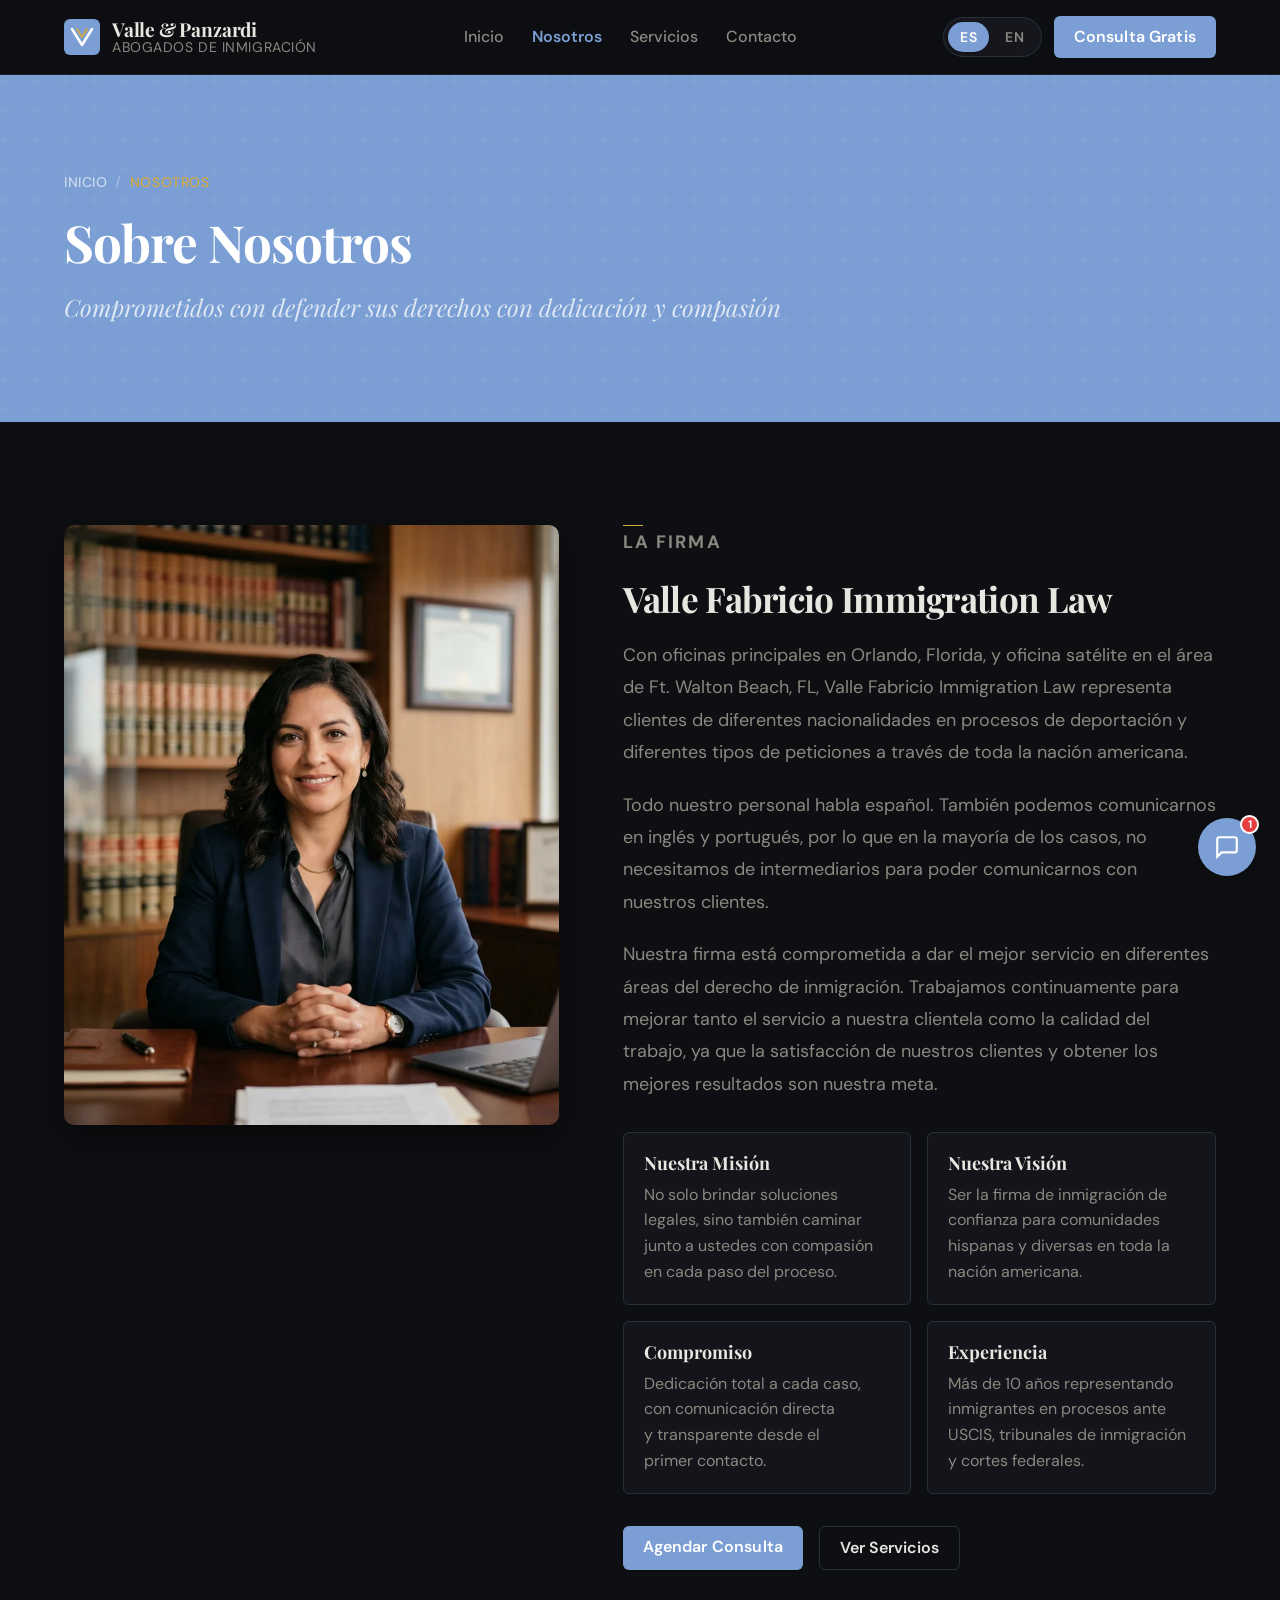
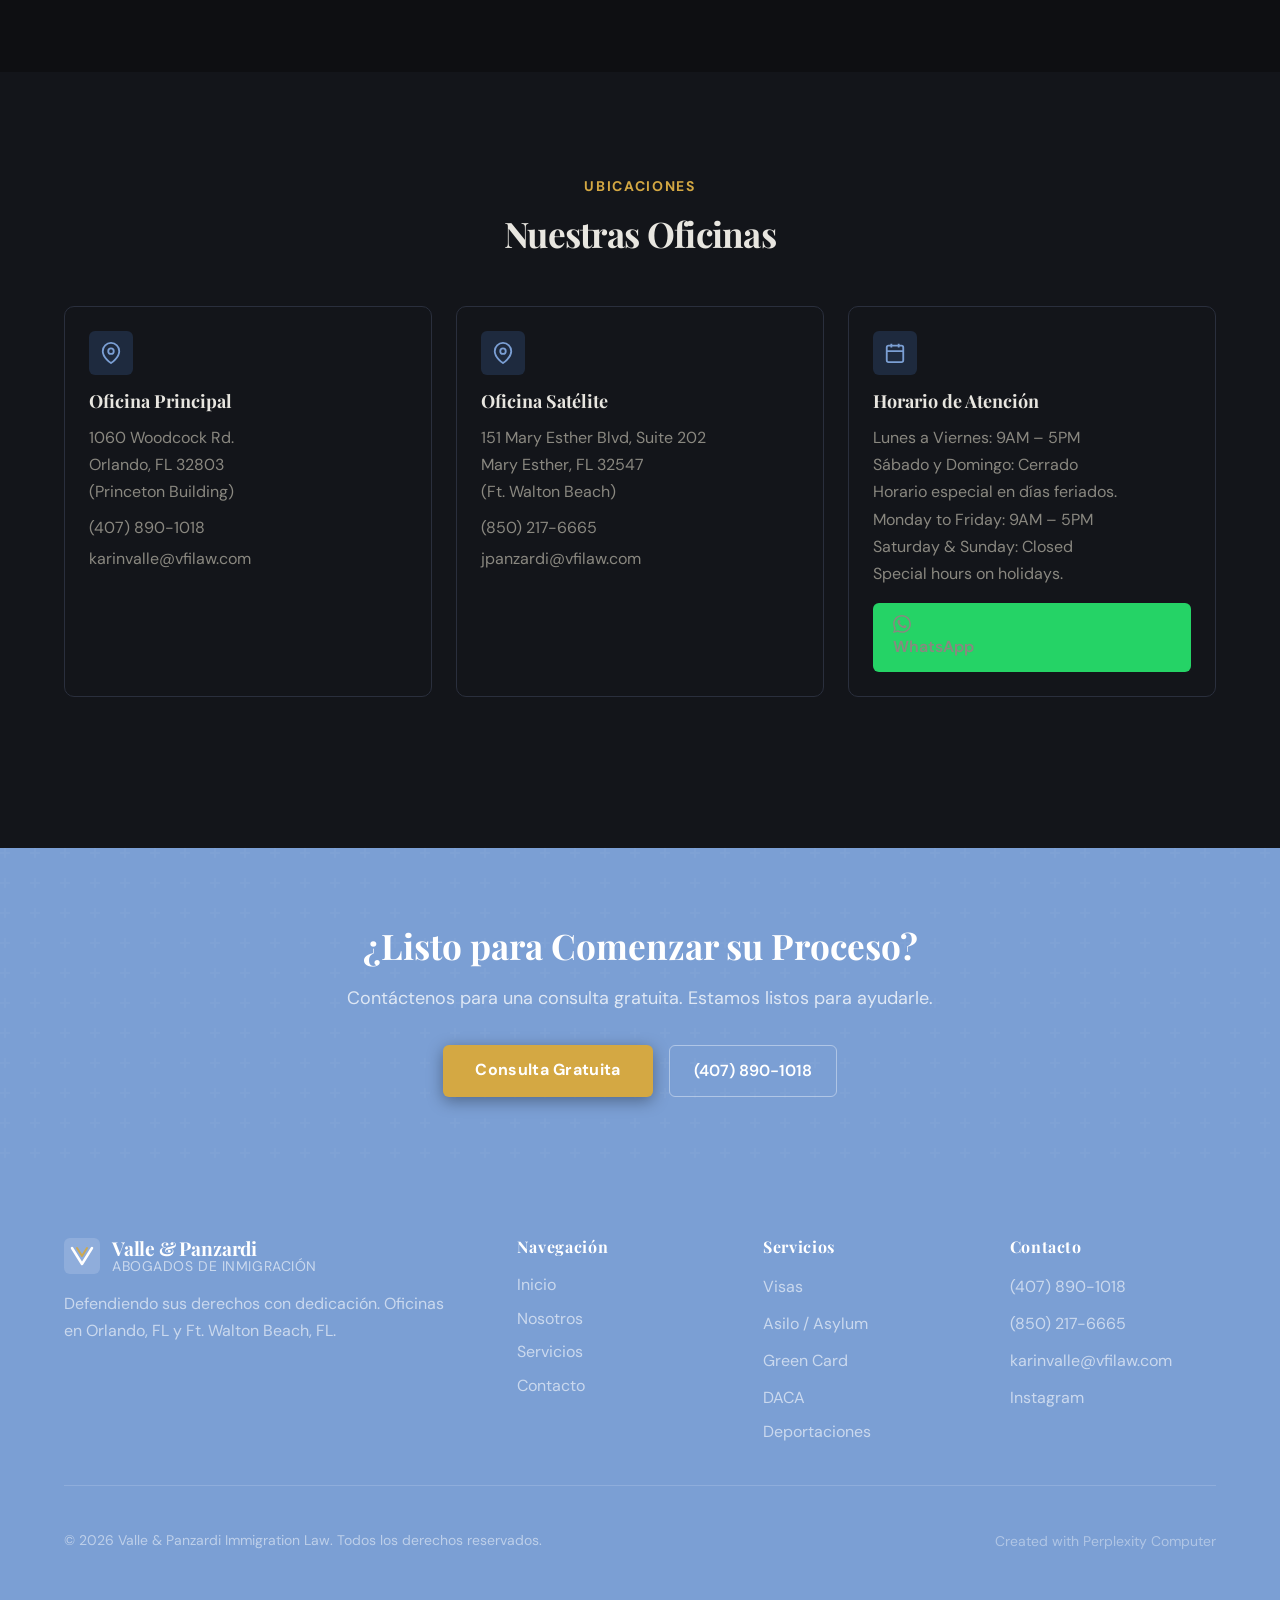
==== commit 5921ec91: "fix: lock dark theme, remove theme switcher - Set data-theme='dark' on all 4 pages - Remove all .the" ====
--- a/about.html
+++ b/about.html
@@ -1,5 +1,5 @@
 <!DOCTYPE html>
-<html lang="es" data-theme="light">
+<html lang="es" data-theme="dark">
 <head>
 <!--
    ______                            __
@@ -129,9 +129,6 @@
         <button class="lang-btn active" data-lang-switch="es" aria-pressed="true">ES</button>
         <button class="lang-btn" data-lang-switch="en" aria-pressed="false">EN</button>
       </div>
-      <button class="theme-toggle" data-theme-toggle aria-label="Cambiar tema">
-        <svg width="18" height="18" viewBox="0 0 24 24" fill="none" stroke="currentColor" stroke-width="2"><path d="M21 12.79A9 9 0 1 1 11.21 3 7 7 0 0 0 21 12.79z"/></svg>
-      </button>
       <a href="./contact.html" class="btn-primary" data-lang="es">Consulta Gratis</a>
       <a href="./contact.html" class="btn-primary" data-lang="en">Free Consultation</a>
     </div>
@@ -153,9 +150,6 @@
         <button class="lang-btn active" data-lang-switch="es">ES</button>
         <button class="lang-btn" data-lang-switch="en">EN</button>
       </div>
-      <button class="theme-toggle" data-theme-toggle aria-label="Cambiar tema">
-        <svg width="18" height="18" viewBox="0 0 24 24" fill="none" stroke="currentColor" stroke-width="2"><path d="M21 12.79A9 9 0 1 1 11.21 3 7 7 0 0 0 21 12.79z"/></svg>
-      </button>
       <a href="./contact.html" class="btn-primary" data-lang="es">Consulta Gratis</a>
       <a href="./contact.html" class="btn-primary" data-lang="en">Free Consultation</a>
     </div>
@@ -379,23 +373,6 @@
 document.querySelectorAll('[data-lang-switch]').forEach(btn => {
   btn.addEventListener('click', () => setLang(btn.dataset.langSwitch));
 });
-(function(){
-  const root = document.documentElement;
-  let d = matchMedia('(prefers-color-scheme: dark)').matches ? 'dark' : 'light';
-  root.setAttribute('data-theme', d);
-  function updateToggleIcon() {
-    document.querySelectorAll('[data-theme-toggle]').forEach(t => {
-      t.setAttribute('aria-label', d === 'dark' ? 'Cambiar a modo claro' : 'Cambiar a modo oscuro');
-      t.innerHTML = d === 'dark'
-        ? '<svg width="18" height="18" viewBox="0 0 24 24" fill="none" stroke="currentColor" stroke-width="2"><circle cx="12" cy="12" r="5"/><path d="M12 1v2M12 21v2M4.22 4.22l1.42 1.42M18.36 18.36l1.42 1.42M1 12h2M21 12h2M4.22 19.78l1.42-1.42M18.36 5.64l1.42-1.42"/></svg>'
-        : '<svg width="18" height="18" viewBox="0 0 24 24" fill="none" stroke="currentColor" stroke-width="2"><path d="M21 12.79A9 9 0 1 1 11.21 3 7 7 0 0 0 21 12.79z"/></svg>';
-    });
-  }
-  updateToggleIcon();
-  document.querySelectorAll('[data-theme-toggle]').forEach(t => {
-    t.addEventListener('click', () => { d = d === 'dark' ? 'light' : 'dark'; root.setAttribute('data-theme', d); updateToggleIcon(); });
-  });
-})();
 const menuToggle = document.getElementById('menu-toggle');
 const mobileNav = document.getElementById('mobile-nav');
 menuToggle.addEventListener('click', () => {
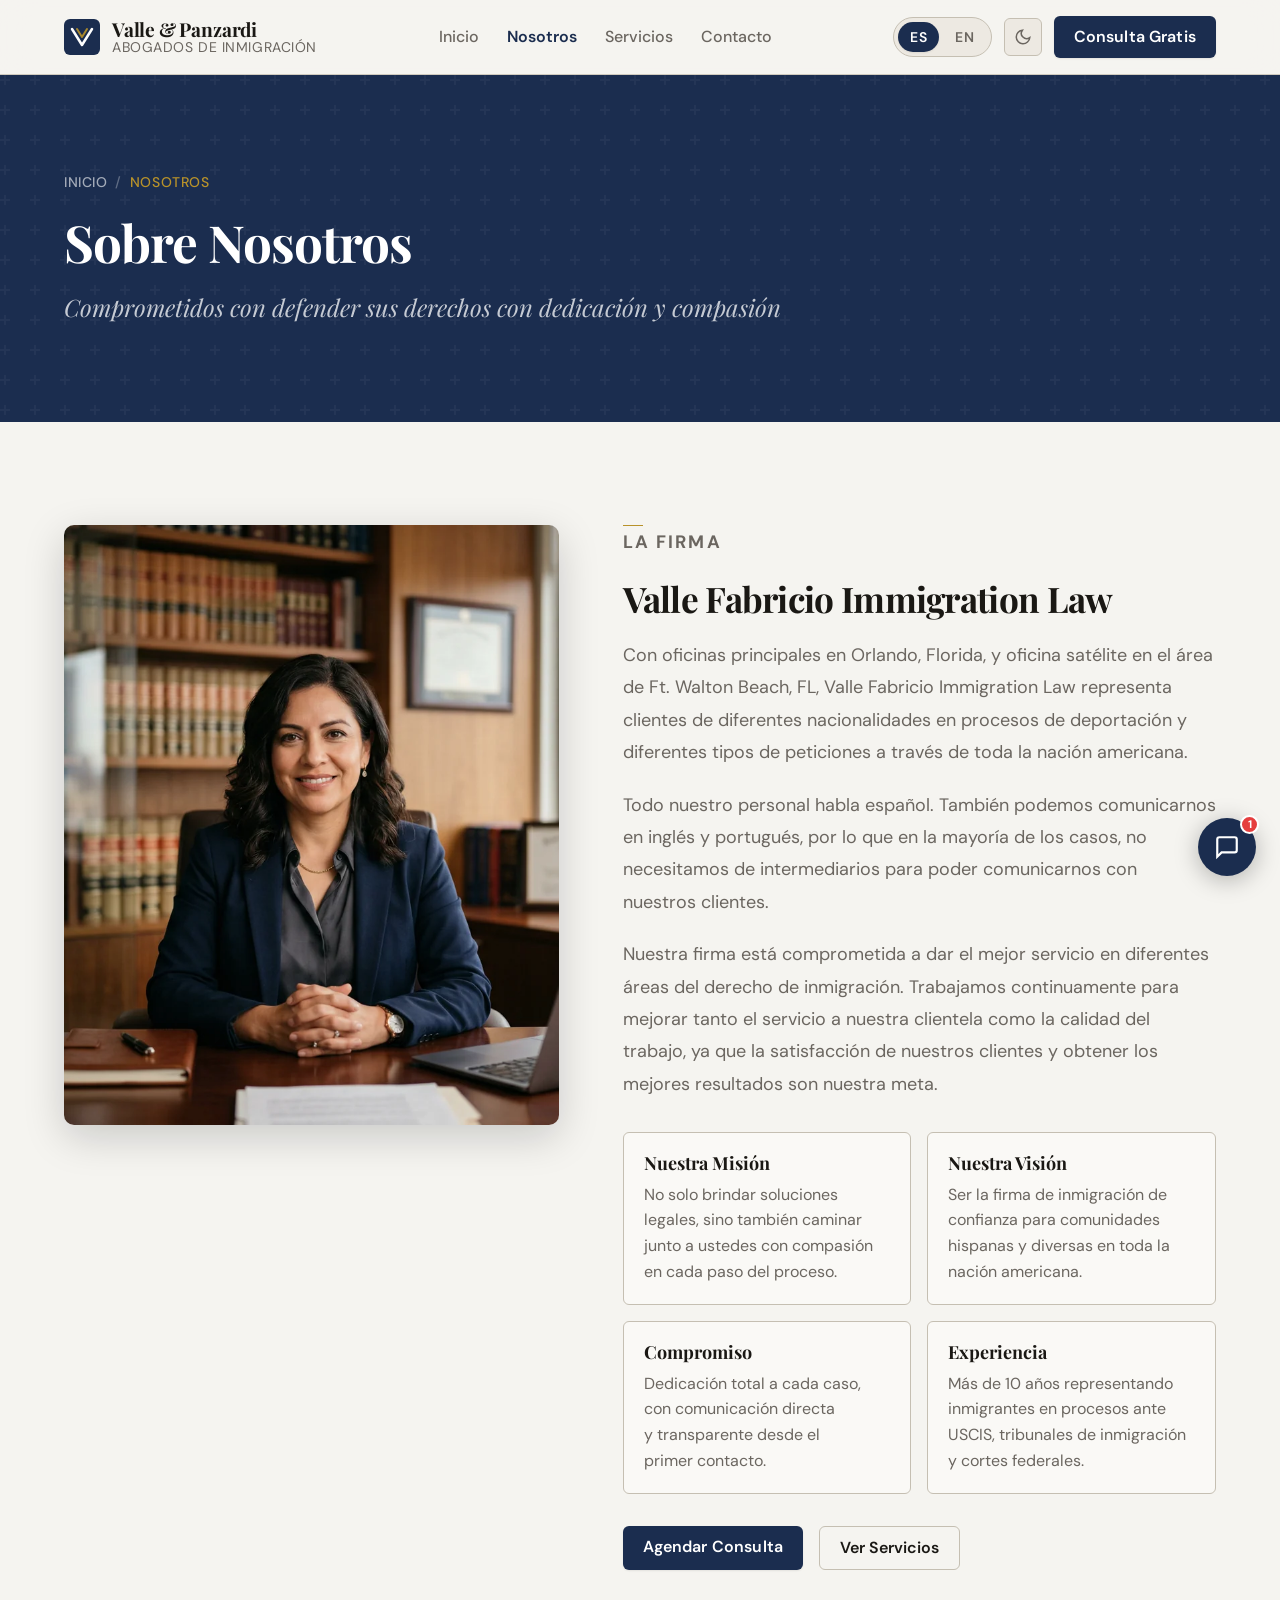
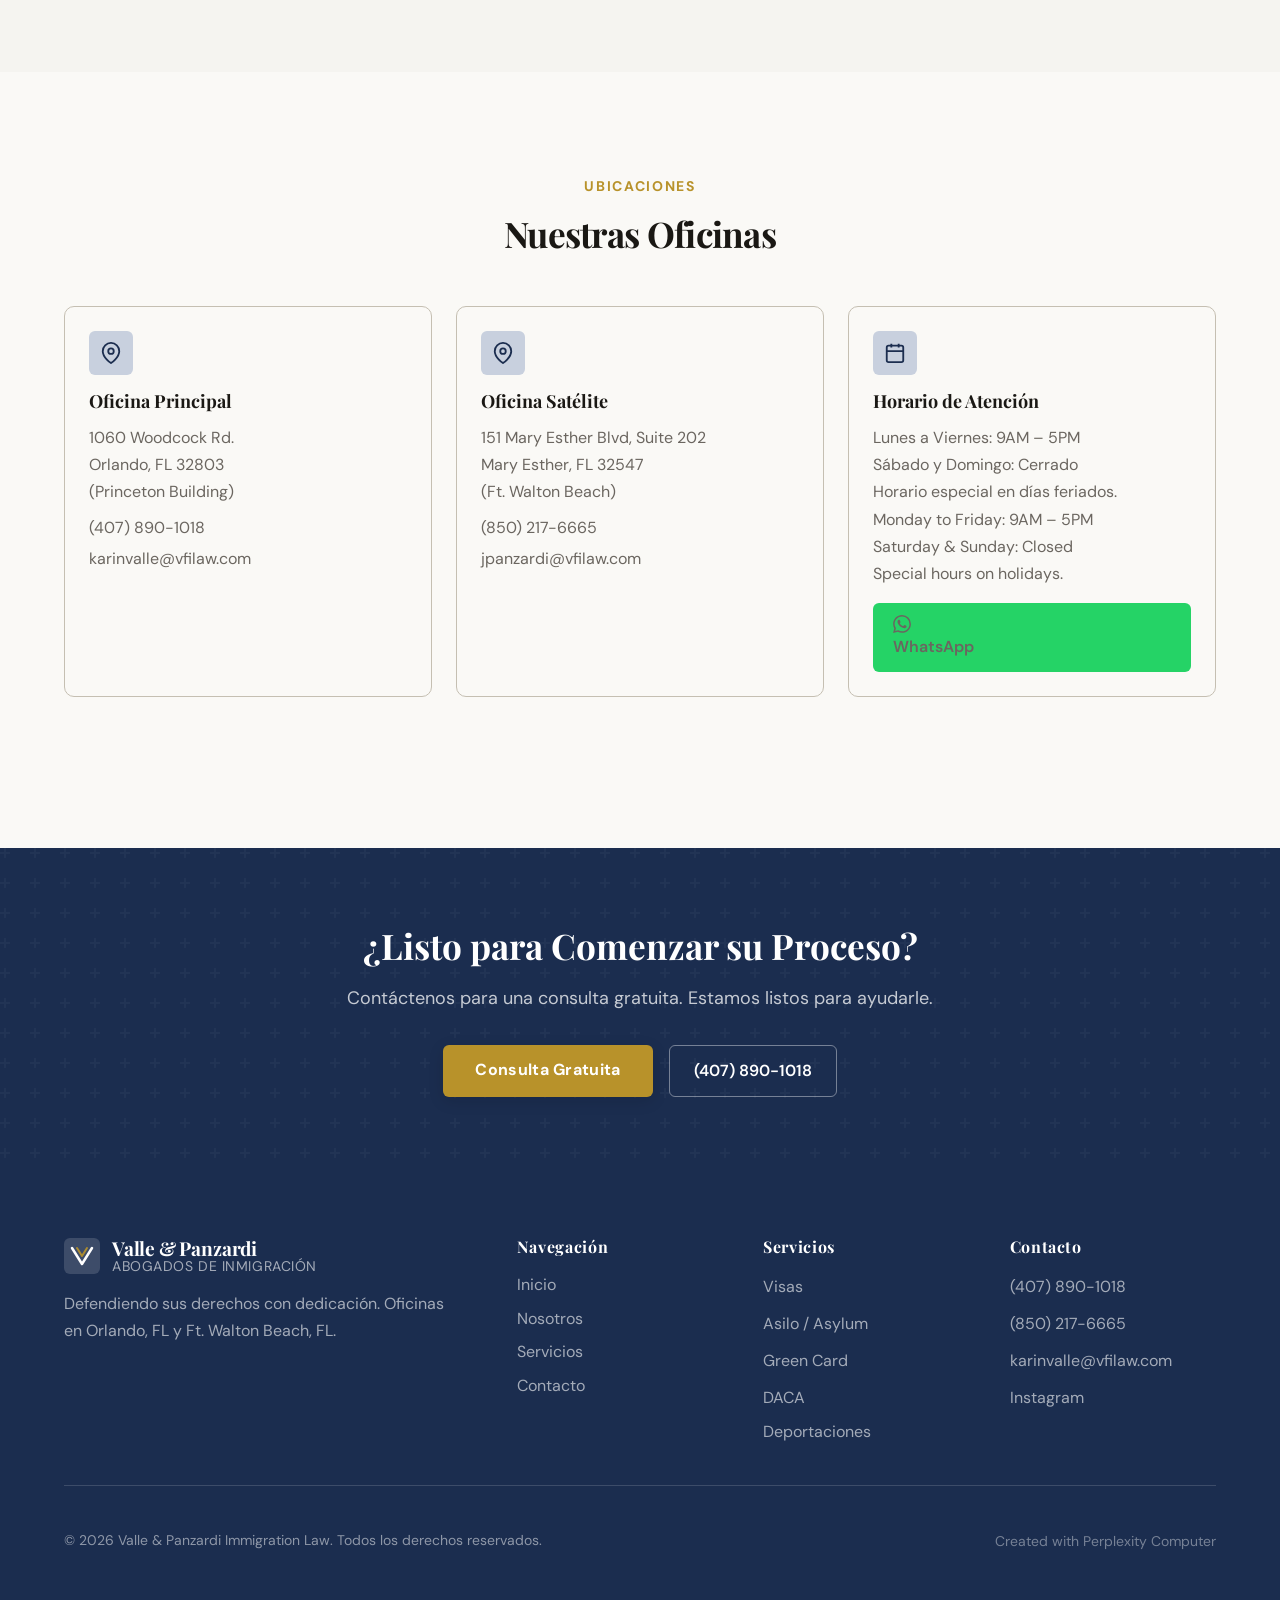
==== commit 20b4c9cf: "fix: restore light/dark theme toggle, keep language switch - Re-add theme-toggle button to all pages" ====
--- a/about.html
+++ b/about.html
@@ -1,5 +1,5 @@
 <!DOCTYPE html>
-<html lang="es" data-theme="dark">
+<html lang="es" data-theme="light">
 <head>
 <!--
    ______                            __
@@ -129,6 +129,9 @@
         <button class="lang-btn active" data-lang-switch="es" aria-pressed="true">ES</button>
         <button class="lang-btn" data-lang-switch="en" aria-pressed="false">EN</button>
       </div>
+      <button class="theme-toggle" data-theme-toggle aria-label="Cambiar tema">
+        <svg width="18" height="18" viewBox="0 0 24 24" fill="none" stroke="currentColor" stroke-width="2"><path d="M21 12.79A9 9 0 1 1 11.21 3 7 7 0 0 0 21 12.79z"/></svg>
+      </button>
       <a href="./contact.html" class="btn-primary" data-lang="es">Consulta Gratis</a>
       <a href="./contact.html" class="btn-primary" data-lang="en">Free Consultation</a>
     </div>
@@ -150,6 +153,9 @@
         <button class="lang-btn active" data-lang-switch="es">ES</button>
         <button class="lang-btn" data-lang-switch="en">EN</button>
       </div>
+      <button class="theme-toggle" data-theme-toggle aria-label="Cambiar tema">
+        <svg width="18" height="18" viewBox="0 0 24 24" fill="none" stroke="currentColor" stroke-width="2"><path d="M21 12.79A9 9 0 1 1 11.21 3 7 7 0 0 0 21 12.79z"/></svg>
+      </button>
       <a href="./contact.html" class="btn-primary" data-lang="es">Consulta Gratis</a>
       <a href="./contact.html" class="btn-primary" data-lang="en">Free Consultation</a>
     </div>
@@ -362,6 +368,30 @@
 </footer>
 
 <script>
+// ---- THEME TOGGLE ----
+(function(){
+  const root = document.documentElement;
+  const saved = localStorage.getItem('vfi-theme');
+  let d = saved || (matchMedia('(prefers-color-scheme: dark)').matches ? 'dark' : 'light');
+  root.setAttribute('data-theme', d);
+  function updateIcon() {
+    document.querySelectorAll('[data-theme-toggle]').forEach(t => {
+      t.setAttribute('aria-label', d === 'dark' ? 'Cambiar a modo claro' : 'Cambiar a modo oscuro');
+      t.innerHTML = d === 'dark'
+        ? '<svg width="18" height="18" viewBox="0 0 24 24" fill="none" stroke="currentColor" stroke-width="2"><circle cx="12" cy="12" r="5"/><path d="M12 1v2M12 21v2M4.22 4.22l1.42 1.42M18.36 18.36l1.42 1.42M1 12h2M21 12h2M4.22 19.78l1.42-1.42M18.36 5.64l1.42-1.42"/></svg>'
+        : '<svg width="18" height="18" viewBox="0 0 24 24" fill="none" stroke="currentColor" stroke-width="2"><path d="M21 12.79A9 9 0 1 1 11.21 3 7 7 0 0 0 21 12.79z"/></svg>';
+    });
+  }
+  updateIcon();
+  document.querySelectorAll('[data-theme-toggle]').forEach(t => {
+    t.addEventListener('click', () => {
+      d = d === 'dark' ? 'light' : 'dark';
+      root.setAttribute('data-theme', d);
+      localStorage.setItem('vfi-theme', d);
+      updateIcon();
+    });
+  });
+})();
 function setLang(lang) {
   document.body.classList.toggle('lang-en', lang === 'en');
   document.querySelectorAll('.lang-btn').forEach(btn => {
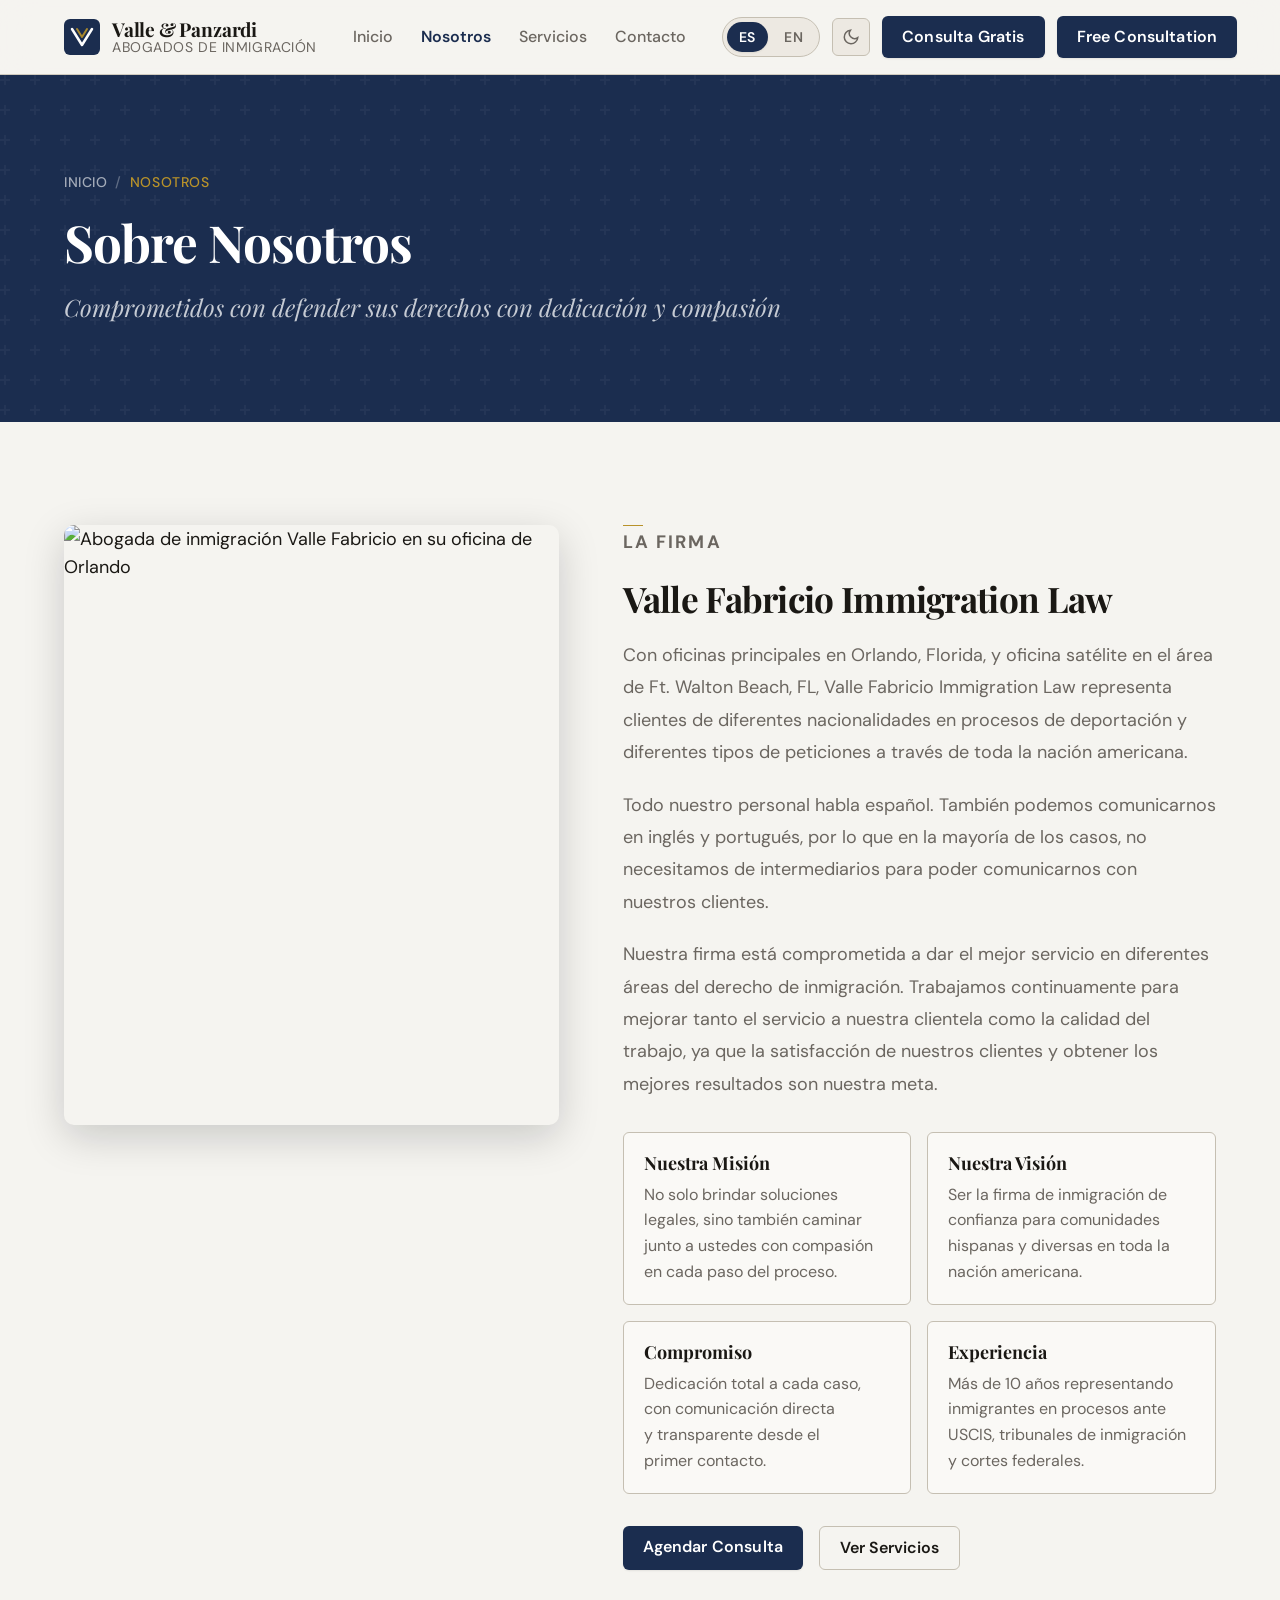
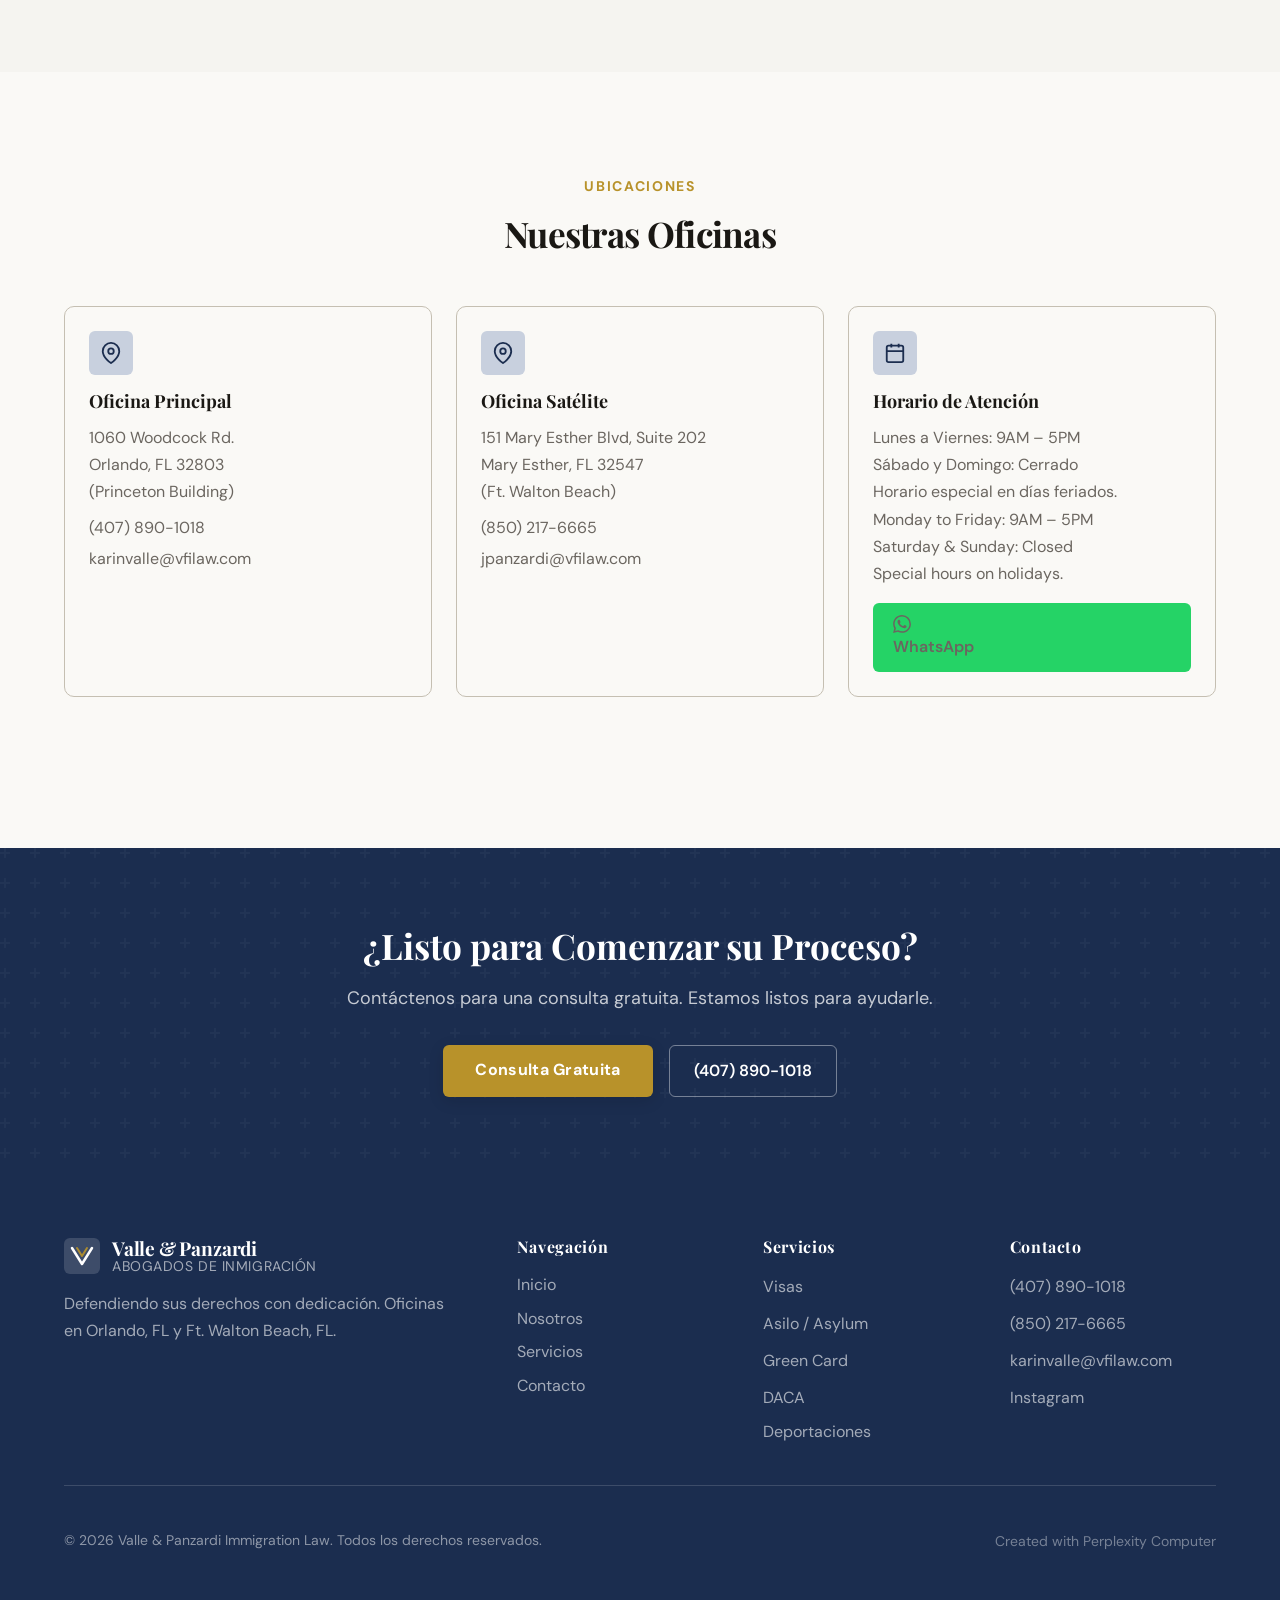
==== commit 1cd59c76: "feat: mobile-first CSS, force light mode default, localStorage theme persistence" ====
--- a/about.html
+++ b/about.html
@@ -23,77 +23,9 @@
 <link rel="canonical" href="https://vfilaw.com/about.html">
 <link rel="preconnect" href="https://fonts.googleapis.com">
 <link rel="preconnect" href="https://fonts.gstatic.com" crossorigin>
-<link rel="preload" as="style" href="https://fonts.googleapis.com/css2?family=Playfair+Display:ital,wght@0,400;0,600;0,700;1,400;1,600&family=DM+Sans:wght@300;400;500;600;700&display=swap" onload="this.onload=null;this.rel='stylesheet'">
-<noscript><link rel="stylesheet" href="https://fonts.googleapis.com/css2?family=Playfair+Display:ital,wght@0,400;0,600;0,700;1,400;1,600&family=DM+Sans:wght@300;400;500;600;700&display=swap"></noscript>
-<style id="base-css">
-/* base.css */
-*, *::before, *::after { box-sizing: border-box; margin: 0; padding: 0; }
-
-html {
-  -moz-text-size-adjust: none;
-  -webkit-text-size-adjust: none;
-  text-size-adjust: none;
-  -webkit-font-smoothing: antialiased;
-  -moz-osx-font-smoothing: grayscale;
-  text-rendering: optimizeLegibility;
-  scroll-behavior: smooth;
-  hanging-punctuation: first last;
-  scroll-padding-top: var(--space-16);
-}
-
-body {
-  min-height: 100dvh;
-  line-height: 1.6;
-  font-family: var(--font-body, sans-serif);
-  font-size: var(--text-base);
-  color: var(--color-text);
-  background-color: var(--color-bg);
-}
-
-img, picture, video, canvas, svg { display: block; max-width: 100%; height: auto; }
-ul[role="list"], ol[role="list"] { list-style: none; }
-input, button, textarea, select { font: inherit; color: inherit; }
-
-h1, h2, h3, h4, h5, h6 { text-wrap: balance; line-height: 1.15; }
-p, li, figcaption { text-wrap: pretty; max-width: 72ch; }
-
-::selection {
-  background: oklch(from var(--color-primary) l c h / 0.25);
-  color: var(--color-text);
-}
-
-:focus-visible {
-  outline: 2px solid var(--color-primary);
-  outline-offset: 3px;
-  border-radius: var(--radius-sm);
-}
-
-@media (prefers-reduced-motion: reduce) {
-  *, *::before, *::after {
-    animation-duration: 0.01ms !important;
-    animation-iteration-count: 1 !important;
-    transition-duration: 0.01ms !important;
-    scroll-behavior: auto !important;
-  }
-}
-
-button { cursor: pointer; background: none; border: none; }
-table { border-collapse: collapse; width: 100%; }
-
-a, button, [role="button"], [role="link"], input, textarea, select {
-  transition: color var(--transition-interactive),
-              background var(--transition-interactive),
-              border-color var(--transition-interactive),
-              box-shadow var(--transition-interactive);
-}
-
-.sr-only {
-  position: absolute; width: 1px; height: 1px; padding: 0; margin: -1px;
-  overflow: hidden; clip: rect(0, 0, 0, 0); white-space: nowrap; border-width: 0;
-}
-</style>
-<link rel="stylesheet" href="./style.min.css">
-<meta name="theme-color" content="#1a3a5c">
+<link href="https://fonts.googleapis.com/css2?family=Playfair+Display:ital,wght@0,400;0,600;0,700;1,400;1,600&family=DM+Sans:wght@300;400;500;600;700&display=swap" rel="stylesheet">
+<link rel="stylesheet" href="./base.css">
+<link rel="stylesheet" href="./style.css">
 </head>
 <body>
 
@@ -186,7 +118,7 @@
     <div class="section-inner">
       <div class="about-full-grid">
         <div class="about-full-image reveal">
-          <picture><source srcset="./assets/attorney.webp" type="image/webp"><img src="./assets/attorney.png" alt="Abogada de inmigración Valle Fabricio en su oficina de Orlando" loading="lazy" width="600" height="600"></picture>
+          <img src="./assets/attorney.png" alt="Abogada de inmigración Valle Fabricio en su oficina de Orlando" loading="lazy" width="600" height="600">
         </div>
         <div class="about-full-content">
           <div style="margin-bottom: var(--space-4);">
@@ -368,30 +300,6 @@
 </footer>
 
 <script>
-// ---- THEME TOGGLE ----
-(function(){
-  const root = document.documentElement;
-  const saved = localStorage.getItem('vfi-theme');
-  let d = saved || (matchMedia('(prefers-color-scheme: dark)').matches ? 'dark' : 'light');
-  root.setAttribute('data-theme', d);
-  function updateIcon() {
-    document.querySelectorAll('[data-theme-toggle]').forEach(t => {
-      t.setAttribute('aria-label', d === 'dark' ? 'Cambiar a modo claro' : 'Cambiar a modo oscuro');
-      t.innerHTML = d === 'dark'
-        ? '<svg width="18" height="18" viewBox="0 0 24 24" fill="none" stroke="currentColor" stroke-width="2"><circle cx="12" cy="12" r="5"/><path d="M12 1v2M12 21v2M4.22 4.22l1.42 1.42M18.36 18.36l1.42 1.42M1 12h2M21 12h2M4.22 19.78l1.42-1.42M18.36 5.64l1.42-1.42"/></svg>'
-        : '<svg width="18" height="18" viewBox="0 0 24 24" fill="none" stroke="currentColor" stroke-width="2"><path d="M21 12.79A9 9 0 1 1 11.21 3 7 7 0 0 0 21 12.79z"/></svg>';
-    });
-  }
-  updateIcon();
-  document.querySelectorAll('[data-theme-toggle]').forEach(t => {
-    t.addEventListener('click', () => {
-      d = d === 'dark' ? 'light' : 'dark';
-      root.setAttribute('data-theme', d);
-      localStorage.setItem('vfi-theme', d);
-      updateIcon();
-    });
-  });
-})();
 function setLang(lang) {
   document.body.classList.toggle('lang-en', lang === 'en');
   document.querySelectorAll('.lang-btn').forEach(btn => {
@@ -403,6 +311,23 @@
 document.querySelectorAll('[data-lang-switch]').forEach(btn => {
   btn.addEventListener('click', () => setLang(btn.dataset.langSwitch));
 });
+(function(){
+  const root = document.documentElement;
+  let d = localStorage.getItem('theme') || 'light';
+  root.setAttribute('data-theme', d);
+  function updateToggleIcon() {
+    document.querySelectorAll('[data-theme-toggle]').forEach(t => {
+      t.setAttribute('aria-label', d === 'dark' ? 'Cambiar a modo claro' : 'Cambiar a modo oscuro');
+      t.innerHTML = d === 'dark'
+        ? '<svg width="18" height="18" viewBox="0 0 24 24" fill="none" stroke="currentColor" stroke-width="2"><circle cx="12" cy="12" r="5"/><path d="M12 1v2M12 21v2M4.22 4.22l1.42 1.42M18.36 18.36l1.42 1.42M1 12h2M21 12h2M4.22 19.78l1.42-1.42M18.36 5.64l1.42-1.42"/></svg>'
+        : '<svg width="18" height="18" viewBox="0 0 24 24" fill="none" stroke="currentColor" stroke-width="2"><path d="M21 12.79A9 9 0 1 1 11.21 3 7 7 0 0 0 21 12.79z"/></svg>';
+    });
+  }
+  updateToggleIcon();
+  document.querySelectorAll('[data-theme-toggle]').forEach(t => {
+    t.addEventListener('click', () => { d = d === 'dark' ? 'light' : 'dark'; root.setAttribute('data-theme', d); localStorage.setItem('theme', d); updateToggleIcon(); });
+  });
+})();
 const menuToggle = document.getElementById('menu-toggle');
 const mobileNav = document.getElementById('mobile-nav');
 menuToggle.addEventListener('click', () => {
@@ -417,891 +342,8 @@
 const reveals = document.querySelectorAll('.reveal');
 const observer = new IntersectionObserver((entries) => {
   entries.forEach(e => { if (e.isIntersecting) { e.target.classList.add('visible'); observer.unobserve(e.target); } });
-}, { threshold: 0.05, rootMargin: '0px 0px -20px 0px' });
+}, { threshold: 0.1, rootMargin: '0px 0px -40px 0px' });
 reveals.forEach(el => observer.observe(el));
 </script>
-
-<!-- ========== CHATBOT ========== -->
-<div id="vfi-chat" aria-label="Chat de consulta" role="complementary">
-  <button id="chat-trigger" aria-label="Abrir chat / Open chat" aria-expanded="false" aria-controls="chat-window">
-    <svg id="chat-icon-open" width="26" height="26" viewBox="0 0 24 24" fill="none" stroke="currentColor" stroke-width="2" aria-hidden="true"><path d="M21 15a2 2 0 0 1-2 2H7l-4 4V5a2 2 0 0 1 2-2h14a2 2 0 0 1 2 2z"/></svg>
-    <svg id="chat-icon-close" width="26" height="26" viewBox="0 0 24 24" fill="none" stroke="currentColor" stroke-width="2" aria-hidden="true" style="display:none"><path d="M18 6 6 18M6 6l12 12"/></svg>
-    <span class="chat-badge" id="chat-badge">1</span>
-  </button>
-  <div id="chat-window" role="dialog" aria-label="Consulta rápida" aria-modal="false" hidden>
-    <div class="chat-header">
-      <div class="chat-header-info">
-        <div class="chat-avatar" aria-hidden="true">
-          <svg width="18" height="18" viewBox="0 0 24 24" fill="none" stroke="currentColor" stroke-width="2"><path d="M20 21v-2a4 4 0 0 0-4-4H8a4 4 0 0 0-4 4v2"/><circle cx="12" cy="7" r="4"/></svg>
-        </div>
-        <div>
-          <strong>Valle &amp; Panzardi</strong>
-          <span id="chat-status-text">● En línea / Online</span>
-        </div>
-      </div>
-      <button id="chat-close-btn" aria-label="Cerrar chat">
-        <svg width="16" height="16" viewBox="0 0 24 24" fill="none" stroke="currentColor" stroke-width="2.5"><path d="M18 6 6 18M6 6l12 12"/></svg>
-      </button>
-    </div>
-    <div class="chat-messages" id="chat-messages" aria-live="polite" aria-relevant="additions"></div>
-    <div class="chat-choices" id="chat-choices"></div>
-    <form class="chat-input-row" id="chat-form" autocomplete="off">
-      <input type="text" id="chat-input" placeholder="Escribe tu pregunta..." aria-label="Mensaje" maxlength="300">
-      <button type="submit" aria-label="Enviar">
-        <svg width="16" height="16" viewBox="0 0 24 24" fill="none" stroke="currentColor" stroke-width="2.5"><path d="M22 2L11 13"/><path d="M22 2L15 22 11 13 2 9l20-7z"/></svg>
-      </button>
-    </form>
-    <p class="chat-disclaimer">⚖️ <span data-lang="es">Orientación general, no asesoría legal. <a href="./contact.html">Consulta gratis →</a></span><span data-lang="en">General guidance, not legal advice. <a href="./contact.html">Free consult →</a></span></p>
-  </div>
-</div>
-
-<style>
-#vfi-chat{position:fixed;bottom:24px;right:24px;z-index:9999;font-family:var(--font-sans,'DM Sans',sans-serif)}
-#chat-trigger{width:58px;height:58px;border-radius:50%;background:var(--color-primary,#1a3a5c);color:#fff;border:none;cursor:pointer;display:flex;align-items:center;justify-content:center;box-shadow:0 4px 24px rgba(0,0,0,0.28);transition:transform .2s,box-shadow .2s;position:relative}
-#chat-trigger:hover{transform:scale(1.07);box-shadow:0 6px 32px rgba(0,0,0,0.36)}
-.chat-badge{position:absolute;top:-3px;right:-3px;background:#e53e3e;color:#fff;font-size:11px;font-weight:700;width:19px;height:19px;border-radius:50%;display:flex;align-items:center;justify-content:center;border:2px solid #fff;animation:badge-pulse 2.5s ease-in-out infinite}
-@keyframes badge-pulse{0%,100%{transform:scale(1)}50%{transform:scale(1.25)}}
-.chat-badge.hidden{display:none}
-#chat-window{position:absolute;bottom:70px;right:0;width:350px;background:var(--color-surface,#fff);border-radius:18px;box-shadow:0 8px 48px rgba(0,0,0,0.2);display:flex;flex-direction:column;overflow:hidden;animation:chat-slide-in .22s cubic-bezier(0.16,1,0.3,1)}
-@keyframes chat-slide-in{from{opacity:0;transform:translateY(16px) scale(0.97)}to{opacity:1;transform:translateY(0) scale(1)}}
-#chat-window[hidden]{display:none}
-.chat-header{background:linear-gradient(135deg,#1a3a5c 0%,#1e4a73 100%);color:#fff;padding:14px 16px;display:flex;align-items:center;justify-content:space-between;gap:10px}
-.chat-header-info{display:flex;align-items:center;gap:10px}
-.chat-avatar{width:38px;height:38px;border-radius:50%;background:rgba(201,168,76,0.25);border:2px solid rgba(201,168,76,0.6);color:#c9a84c;display:flex;align-items:center;justify-content:center;flex-shrink:0}
-.chat-header-info strong{display:block;font-size:.9rem;letter-spacing:.01em}
-#chat-status-text{font-size:.72rem;opacity:.85;color:#86efac}
-#chat-close-btn{background:none;border:none;color:#fff;cursor:pointer;opacity:.7;padding:4px;border-radius:6px;display:flex}
-#chat-close-btn:hover{opacity:1;background:rgba(255,255,255,.1)}
-.chat-messages{flex:1;overflow-y:auto;padding:14px 14px 6px;display:flex;flex-direction:column;gap:8px;max-height:280px;scroll-behavior:smooth}
-.chat-messages::-webkit-scrollbar{width:4px}
-.chat-messages::-webkit-scrollbar-track{background:transparent}
-.chat-messages::-webkit-scrollbar-thumb{background:var(--color-border,#e2e8f0);border-radius:4px}
-.chat-msg{max-width:86%;padding:9px 13px;border-radius:16px;font-size:.875rem;line-height:1.5;animation:msg-appear .18s ease}
-@keyframes msg-appear{from{opacity:0;transform:translateY(5px)}to{opacity:1;transform:translateY(0)}}
-.chat-msg.bot{background:var(--color-surface-alt,#f0f4f8);color:var(--color-text,#1a202c);border-bottom-left-radius:4px;align-self:flex-start}
-.chat-msg.user{background:linear-gradient(135deg,#1a3a5c,#1e4a73);color:#fff;border-bottom-right-radius:4px;align-self:flex-end}
-.chat-msg a{color:var(--color-gold,#c9a84c);font-weight:600;text-decoration:underline}
-.chat-msg.bot a{color:#1a3a5c}
-.chat-typing{display:flex;gap:5px;align-items:center;padding:10px 14px;background:var(--color-surface-alt,#f0f4f8);border-radius:16px;border-bottom-left-radius:4px;align-self:flex-start}
-.chat-typing span{width:7px;height:7px;background:#94a3b8;border-radius:50%;animation:dot-wave .9s infinite}
-.chat-typing span:nth-child(2){animation-delay:.15s}.chat-typing span:nth-child(3){animation-delay:.3s}
-@keyframes dot-wave{0%,80%,100%{transform:translateY(0);opacity:.5}40%{transform:translateY(-6px);opacity:1}}
-.chat-choices{padding:6px 12px 10px;display:flex;flex-direction:column;gap:6px}
-.chat-choices.row{flex-direction:row;flex-wrap:wrap}
-.choice-btn{background:none;border:1.5px solid var(--color-primary,#1a3a5c);color:var(--color-primary,#1a3a5c);border-radius:10px;padding:8px 12px;font-size:.82rem;cursor:pointer;text-align:left;line-height:1.35;transition:all .15s;font-family:inherit}
-.choice-btn:hover{background:var(--color-primary,#1a3a5c);color:#fff;transform:translateX(2px)}
-.choice-btn.pill{border-radius:20px;padding:6px 12px;font-size:.8rem}
-.choice-btn.cta{background:var(--color-gold,#c9a84c);border-color:var(--color-gold,#c9a84c);color:#fff;font-weight:600}
-.choice-btn.cta:hover{background:#b8952e;border-color:#b8952e;transform:none}
-.chat-input-row{display:flex;gap:8px;padding:8px 12px;border-top:1px solid var(--color-border,#e2e8f0)}
-#chat-input{flex:1;border:1.5px solid var(--color-border,#e2e8f0);border-radius:20px;padding:8px 14px;font-size:.875rem;outline:none;background:var(--color-surface,#fff);color:var(--color-text,#1a202c)}
-#chat-input:focus{border-color:var(--color-primary,#1a3a5c)}
-.chat-input-row button[type=submit]{width:36px;height:36px;border-radius:50%;background:var(--color-primary,#1a3a5c);color:#fff;border:none;cursor:pointer;display:flex;align-items:center;justify-content:center;flex-shrink:0;transition:background .15s}
-.chat-input-row button[type=submit]:hover{background:#142d4a}
-.chat-disclaimer{font-size:.7rem;color:var(--color-text-muted,#718096);padding:0 13px 9px;margin:0;text-align:center}
-.chat-disclaimer a{color:var(--color-primary,#1a3a5c);font-weight:600}
-.chat-progress{display:flex;gap:3px;padding:8px 14px 0;justify-content:center}
-.chat-progress-dot{width:6px;height:6px;border-radius:50%;background:var(--color-border,#e2e8f0);transition:background .3s}
-.chat-progress-dot.active{background:var(--color-primary,#1a3a5c)}
-.chat-progress-dot.done{background:var(--color-gold,#c9a84c)}
-@media(max-width:420px){#chat-window{width:calc(100vw - 20px);right:0}}
-</style>
-
-<script>
-(function(){
-'use strict';
-
-// ─── CONVERSATION TREE ───────────────────────────────────────────────────────
-// Each node: { id, bot: {es, en}, choices: [{label:{es,en}, next}], input: bool }
-// Special next values: 'END_CONSULT', 'END_CALL', 'END_INFO'
-
-const TREE = {
-
-  // Step 0 — Language (auto-detected, skip if already set)
-  start: {
-    bot: {
-      es: '👋 ¡Hola! Soy el asistente virtual de Valle & Panzardi. ¿En qué le puedo ayudar hoy?',
-      en: '👋 Hi! I\'m the virtual assistant for Valle & Panzardi. How can I help you today?'
-    },
-    choices: [
-      { label: { es: '🔍 Tengo una pregunta sobre mi caso', en: '🔍 I have a question about my case' }, next: 'situation' },
-      { label: { es: '📋 Quiero saber qué servicios ofrecen', en: '📋 I want to know what services you offer' }, next: 'services_menu' },
-      { label: { es: '📞 Quiero hablar con un abogado', en: '📞 I want to speak with an attorney' }, next: 'contact_options' },
-      { label: { es: '💬 Tengo otra pregunta', en: '💬 I have another question' }, next: 'freetext' },
-    ]
-  },
-
-  // Step 1 — What is your situation?
-  situation: {
-    bot: {
-      es: '¿Cuál describe mejor su situación actual?',
-      en: 'Which best describes your current situation?'
-    },
-    choices: [
-      { label: { es: '🚨 Recibí una orden de deportación', en: '🚨 I received a deportation/removal order' }, next: 'deportation_q1' },
-      { label: { es: '🌿 Quiero obtener una Green Card', en: '🌿 I want to get a Green Card' }, next: 'greencard_q1' },
-      { label: { es: '🙏 Necesito solicitar asilo', en: '🙏 I need to apply for asylum' }, next: 'asylum_q1' },
-      { label: { es: '📄 Tengo un caso de visa o DACA', en: '📄 I have a visa or DACA issue' }, next: 'visa_daca' },
-      { label: { es: '👨‍👩‍👧 Petición familiar', en: '👨‍👩‍👧 Family petition' }, next: 'family_q1' },
-      { label: { es: '🏛️ Proceso de naturalización', en: '🏛️ Naturalization / Citizenship' }, next: 'citizenship_q1' },
-    ]
-  },
-
-  // ── DEPORTATION BRANCH ──────────────────────────────────
-  deportation_q1: {
-    bot: {
-      es: 'Entiendo, esta es una situación urgente. ¿Recibió recientemente la orden o lleva tiempo con ella?',
-      en: 'I understand — this is urgent. Did you receive the order recently or has it been a while?'
-    },
-    choices: [
-      { label: { es: '⚡ Muy reciente (menos de 30 días)', en: '⚡ Very recent (less than 30 days)' }, next: 'deportation_urgent' },
-      { label: { es: '📅 Hace más tiempo', en: '📅 It\'s been longer' }, next: 'deportation_older' },
-      { label: { es: '😟 No estoy seguro/a', en: '😟 I\'m not sure' }, next: 'deportation_unsure' },
-    ]
-  },
-  deportation_urgent: {
-    bot: {
-      es: '⚠️ Actúe ahora — tiene <strong>30 días</strong> para apelar desde la fecha de la orden. Cada día cuenta.\n\nPuede:\n• Apelar ante la Junta de Apelaciones de Inmigración (BIA)\n• Solicitar una moción de reapertura\n• Explorar protección bajo Convención contra la Tortura\n\nLa abogada Valle puede evaluar su caso hoy mismo.',
-      en: '⚠️ Act now — you have <strong>30 days</strong> to appeal from the order date. Every day matters.\n\nOptions may include:\n• Appeal to the Board of Immigration Appeals (BIA)\n• Motion to reopen your case\n• Protection under the Convention Against Torture\n\nAttorney Valle can review your case today.'
-    },
-    choices: [
-      { label: { es: '📞 Llamar ahora: (407) 890-1018', en: '📞 Call now: (407) 890-1018' }, next: 'END_CALL', href: 'tel:+14078901018' },
-      { label: { es: '✉️ Solicitar consulta urgente', en: '✉️ Request urgent consultation' }, next: 'END_CONSULT' },
-    ]
-  },
-  deportation_older: {
-    bot: {
-      es: 'Aún hay opciones. Dependiendo de su historial y circunstancias, podría ser posible:\n\n• Moción para reabrir el caso\n• Cancelación de deportación (si cumple requisitos de residencia)\n• Perdón provisional (waiver)\n• Protección bajo asilo si califica\n\n¿Tiene familia inmediata que sea ciudadana o residente permanente?',
-      en: 'There may still be options. Depending on your history and circumstances:\n\n• Motion to reopen the case\n• Cancellation of removal (if you meet residency requirements)\n• Provisional waiver\n• Asylum protection if you qualify\n\nDo you have immediate family who are U.S. citizens or permanent residents?'
-    },
-    choices: [
-      { label: { es: '✅ Sí, tengo familia', en: '✅ Yes, I have family members' }, next: 'deportation_family' },
-      { label: { es: '❌ No', en: '❌ No' }, next: 'deportation_nofamily' },
-      { label: { es: '🤔 No estoy seguro/a', en: '🤔 I\'m not sure' }, next: 'contact_options' },
-    ]
-  },
-  deportation_unsure: {
-    bot: {
-      es: 'No se preocupe — es normal estar confundido/a con estos documentos. Lo más importante es que hable con un abogado lo antes posible para entender exactamente en qué etapa está su caso.',
-      en: 'Don\'t worry — it\'s normal to be confused by these documents. The most important thing is to speak with an attorney as soon as possible to understand exactly where your case stands.'
-    },
-    choices: [
-      { label: { es: '📞 Llamar a la oficina', en: '📞 Call the office' }, next: 'END_CALL', href: 'tel:+14078901018' },
-      { label: { es: '📋 Solicitar consulta', en: '📋 Request consultation' }, next: 'END_CONSULT' },
-    ]
-  },
-  deportation_family: {
-    bot: {
-      es: 'Eso es importante — tener familiares ciudadanos o residentes puede abrir opciones de cancelación de deportación o ajuste de estatus. La abogada Valle ha manejado muchos casos similares con éxito.',
-      en: 'That\'s significant — having citizen or resident family members may open options for cancellation of removal or adjustment of status. Attorney Valle has handled many similar cases successfully.'
-    },
-    choices: [
-      { label: { es: '✉️ Quiero una evaluación de mi caso', en: '✉️ I want a case evaluation' }, next: 'END_CONSULT' },
-      { label: { es: '📞 Prefiero llamar', en: '📞 I prefer to call' }, next: 'END_CALL', href: 'tel:+14078901018' },
-    ]
-  },
-  deportation_nofamily: {
-    bot: {
-      es: 'Aún así hay opciones — asilo, protección contra tortura, u otras defensas humanitarias. Cada caso es único. Le recomendamos una evaluación completa con la abogada Valle.',
-      en: 'There are still options — asylum, protection against torture, or other humanitarian defenses. Every case is unique. We recommend a full evaluation with Attorney Valle.'
-    },
-    choices: [
-      { label: { es: '✉️ Solicitar consulta gratuita', en: '✉️ Request free consultation' }, next: 'END_CONSULT' },
-    ]
-  },
-
-  // ── GREEN CARD BRANCH ────────────────────────────────────
-  greencard_q1: {
-    bot: {
-      es: '¿Por qué vía le interesa obtener la Green Card?',
-      en: 'Which pathway to a Green Card are you interested in?'
-    },
-    choices: [
-      { label: { es: '👨‍👩‍👧 Por familiar (cónyuge, padre, hijo)', en: '👨‍👩‍👧 Through family (spouse, parent, child)' }, next: 'greencard_family' },
-      { label: { es: '💼 Por empleo', en: '💼 Through employment' }, next: 'greencard_work' },
-      { label: { es: '🙏 Por asilo o refugio', en: '🙏 Through asylum or refugee status' }, next: 'greencard_asylum' },
-      { label: { es: '❓ No sé si califico', en: '❓ I don\'t know if I qualify' }, next: 'greencard_unsure' },
-    ]
-  },
-  greencard_family: {
-    bot: {
-      es: 'La petición familiar es uno de los caminos más comunes. El proceso tiene dos etapas principales:\n\n<strong>1. Petición I-130</strong> — su familiar ciudadano/residente presenta la petición\n<strong>2. Ajuste de Estatus (I-485)</strong> — si ya está en EE.UU., o proceso consular si está en el exterior\n\n¿Está actualmente dentro de los Estados Unidos?',
-      en: 'Family petitions are one of the most common pathways. The process has two main stages:\n\n<strong>1. I-130 Petition</strong> — your citizen/resident family member files the petition\n<strong>2. Adjustment of Status (I-485)</strong> — if you\'re in the U.S., or consular processing if abroad\n\nAre you currently inside the United States?'
-    },
-    choices: [
-      { label: { es: '✅ Sí, estoy en EE.UU.', en: '✅ Yes, I\'m in the U.S.' }, next: 'greencard_inUS' },
-      { label: { es: '🌎 No, estoy en el exterior', en: '🌎 No, I\'m abroad' }, next: 'greencard_abroad' },
-    ]
-  },
-  greencard_inUS: {
-    bot: {
-      es: 'Si está en EE.UU., es posible que pueda hacer un Ajuste de Estatus sin salir del país — esto es más conveniente y evita riesgos. Sin embargo, debe cumplir ciertos requisitos (entrada legal, no haber violado estatus, etc.).\n\nLa abogada Valle puede determinar si califica en una consulta de 30 minutos.',
-      en: 'If you\'re in the U.S., you may be able to Adjust Status without leaving the country — this is more convenient and avoids risks. However, you must meet certain requirements (lawful entry, no status violations, etc.).\n\nAttorney Valle can determine your eligibility in a 30-minute consultation.'
-    },
-    choices: [
-      { label: { es: '📋 Agendar consulta gratuita', en: '📋 Schedule free consultation' }, next: 'END_CONSULT' },
-      { label: { es: '📞 Llamar: (407) 890-1018', en: '📞 Call: (407) 890-1018' }, next: 'END_CALL', href: 'tel:+14078901018' },
-    ]
-  },
-  greencard_abroad: {
-    bot: {
-      es: 'El proceso consular se realiza a través del Consulado de EE.UU. en su país. Los tiempos varían según la categoría familiar y el país de origen.\n\nPara ciudadanos americanos que peticionen a cónyuge: puede ser relativamente rápido. Para residentes permanentes peticionando a familia: los tiempos de espera son más largos.',
-      en: 'Consular processing is done through the U.S. Consulate in your country. Wait times vary by family category and country of birth.\n\nFor U.S. citizens petitioning a spouse: can be relatively quick. For permanent residents petitioning family: waiting times are longer.'
-    },
-    choices: [
-      { label: { es: '✉️ Evaluar mi caso', en: '✉️ Evaluate my case' }, next: 'END_CONSULT' },
-    ]
-  },
-  greencard_work: {
-    bot: {
-      es: 'Las Green Cards por empleo requieren que un empleador le patrocine (categorías EB-1, EB-2, EB-3) o, en algunos casos, puede autopeticionarse (EB-1A para personas con habilidades extraordinarias).\n\n¿Ya tiene un empleador dispuesto a patrocinarle?',
-      en: 'Employment-based Green Cards require employer sponsorship (EB-1, EB-2, EB-3 categories) or, in some cases, self-petition (EB-1A for extraordinary ability individuals).\n\nDo you already have an employer willing to sponsor you?'
-    },
-    choices: [
-      { label: { es: '✅ Sí, tengo empleador', en: '✅ Yes, I have an employer' }, next: 'END_CONSULT' },
-      { label: { es: '❌ No, o no estoy seguro/a', en: '❌ No, or I\'m not sure' }, next: 'greencard_work_no' },
-    ]
-  },
-  greencard_work_no: {
-    bot: {
-      es: 'Sin empleador también hay opciones si tiene habilidades extraordinarias, es investigador/a destacado/a, o tiene un negocio propio. Podría calificar para autopeticionarse.\n\nLe recomendamos una evaluación para determinar su mejor ruta.',
-      en: 'Without an employer there are still options if you have extraordinary ability, are an outstanding researcher, or run your own business — you may qualify to self-petition.\n\nWe recommend an evaluation to determine your best route.'
-    },
-    choices: [
-      { label: { es: '📋 Solicitar evaluación', en: '📋 Request evaluation' }, next: 'END_CONSULT' },
-    ]
-  },
-  greencard_asylum: {
-    bot: {
-      es: 'Si ya tiene asilo o estatus de refugiado, puede solicitar la Green Card después de 1 año de haber recibido el asilo. Es un proceso relativamente directo pero requiere documentación cuidadosa.',
-      en: 'If you already have asylum or refugee status, you can apply for a Green Card after 1 year from when your asylum was granted. It\'s a relatively straightforward process but requires careful documentation.'
-    },
-    choices: [
-      { label: { es: '✅ Ya tengo asilo aprobado', en: '✅ I already have approved asylum' }, next: 'END_CONSULT' },
-      { label: { es: '🔄 Todavía estoy en proceso de asilo', en: '🔄 I\'m still in the asylum process' }, next: 'asylum_q1' },
-    ]
-  },
-  greencard_unsure: {
-    bot: {
-      es: 'Hay muchas vías para obtener una Green Card y determinar si califica requiere revisar su situación específica: su historial migratorio, vínculos familiares, situación laboral y más.\n\nUna consulta de 30 minutos con la abogada Valle puede darte claridad total.',
-      en: 'There are many pathways to a Green Card, and determining eligibility requires reviewing your specific situation: immigration history, family ties, employment status, and more.\n\nA 30-minute consultation with Attorney Valle can give you complete clarity.'
-    },
-    choices: [
-      { label: { es: '📋 Consulta gratuita', en: '📋 Free consultation' }, next: 'END_CONSULT' },
-      { label: { es: '📞 Llamar ahora', en: '📞 Call now' }, next: 'END_CALL', href: 'tel:+14078901018' },
-    ]
-  },
-
-  // ── ASYLUM BRANCH ────────────────────────────────────────
-  asylum_q1: {
-    bot: {
-      es: '¿En qué etapa del proceso de asilo se encuentra?',
-      en: 'Where are you in the asylum process?'
-    },
-    choices: [
-      { label: { es: '🆕 Acabo de llegar o nunca he aplicado', en: '🆕 Just arrived or never applied' }, next: 'asylum_new' },
-      { label: { es: '⏳ Ya apliqué, esperando decisión', en: '⏳ Applied, waiting for decision' }, next: 'asylum_pending' },
-      { label: { es: '❌ Me negaron el asilo', en: '❌ My asylum was denied' }, next: 'asylum_denied' },
-      { label: { es: '✅ Ya tengo asilo aprobado', en: '✅ Asylum already approved' }, next: 'greencard_asylum' },
-    ]
-  },
-  asylum_new: {
-    bot: {
-      es: 'Para solicitar asilo en EE.UU., generalmente tiene <strong>1 año desde su llegada</strong> para presentar la solicitud (Formulario I-589). Excepciones aplican en algunos casos.\n\n¿Entró a EE.UU. hace menos de 1 año?',
-      en: 'To apply for asylum in the U.S., you generally have <strong>1 year from your arrival</strong> to file (Form I-589). Some exceptions apply.\n\nDid you enter the U.S. less than 1 year ago?'
-    },
-    choices: [
-      { label: { es: '✅ Sí, menos de 1 año', en: '✅ Yes, less than 1 year' }, next: 'asylum_timely' },
-      { label: { es: '❗ Hace más de 1 año', en: '❗ More than 1 year ago' }, next: 'asylum_late' },
-      { label: { es: '🤔 No sé exactamente', en: '🤔 I\'m not sure exactly' }, next: 'asylum_unsure_date' },
-    ]
-  },
-  asylum_timely: {
-    bot: {
-      es: 'Está a tiempo. El proceso de asilo tiene dos vías:\n\n<strong>Afirmativa:</strong> Se aplica con USCIS (si no tiene proceso de deportación)\n<strong>Defensiva:</strong> Se presenta ante un Juez de Inmigración (si está en proceso de deportación)\n\nLa base de su caso debe mostrar persecución por raza, religión, nacionalidad, grupo social o opinión política.',
-      en: 'You\'re still within the deadline. The asylum process has two tracks:\n\n<strong>Affirmative:</strong> File with USCIS (if not in removal proceedings)\n<strong>Defensive:</strong> Before an Immigration Judge (if in removal proceedings)\n\nYour case must show persecution based on race, religion, nationality, social group, or political opinion.'
-    },
-    choices: [
-      { label: { es: '📋 Quiero iniciar el proceso', en: '📋 I want to start the process' }, next: 'END_CONSULT' },
-      { label: { es: '❓ Tengo más preguntas', en: '❓ I have more questions' }, next: 'asylum_docs' },
-    ]
-  },
-  asylum_late: {
-    bot: {
-      es: 'Aunque pasó el año, hay excepciones importantes:\n\n• Cambio en circunstancias en su país de origen\n• Cambio en su situación personal\n• Circunstancias extraordinarias\n\nNo se rinda sin hablar con un abogado — muchos casos que parecen imposibles tienen solución.',
-      en: 'Even though it\'s past one year, there are important exceptions:\n\n• Changed circumstances in your home country\n• Changed personal circumstances\n• Extraordinary circumstances\n\nDon\'t give up without speaking to an attorney — many cases that seem impossible have solutions.'
-    },
-    choices: [
-      { label: { es: '📋 Evaluar si aplica alguna excepción', en: '📋 Evaluate if an exception applies' }, next: 'END_CONSULT' },
-    ]
-  },
-  asylum_pending: {
-    bot: {
-      es: 'Mientras espera la decisión: puede trabajar legalmente si su caso lleva más de 180 días pendiente (solicite EAD). Mantenga cualquier cambio de dirección actualizado con USCIS.\n\n¿Tiene audiencia programada con un Juez de Inmigración?',
-      en: 'While you wait: you may be able to work legally if your case has been pending over 180 days (apply for EAD). Keep your address updated with USCIS.\n\nDo you have a hearing scheduled with an Immigration Judge?'
-    },
-    choices: [
-      { label: { es: '✅ Sí, tengo audiencia', en: '✅ Yes, I have a hearing' }, next: 'asylum_hearing' },
-      { label: { es: '❌ No tengo audiencia programada', en: '❌ No hearing scheduled' }, next: 'END_CONSULT' },
-    ]
-  },
-  asylum_hearing: {
-    bot: {
-      es: '🔴 Preparar una audiencia de asilo es complejo y las consecuencias de presentarse sin abogado pueden ser graves. Le recomendamos enfáticamente que tenga representación legal.\n\nLa abogada Valle tiene experiencia con audiencias en el Tribunal de Inmigración de Orlando.',
-      en: '🔴 Preparing for an asylum hearing is complex and the consequences of appearing without an attorney can be serious. We strongly recommend legal representation.\n\nAttorney Valle has experience with hearings at the Orlando Immigration Court.'
-    },
-    choices: [
-      { label: { es: '📞 Llamar urgente: (407) 890-1018', en: '📞 Urgent call: (407) 890-1018' }, next: 'END_CALL', href: 'tel:+14078901018' },
-      { label: { es: '✉️ Solicitar consulta', en: '✉️ Request consultation' }, next: 'END_CONSULT' },
-    ]
-  },
-  asylum_denied: {
-    bot: {
-      es: 'Una negación no es el final. Puede:\n\n• Apelar ante la Junta de Apelaciones de Inmigración (BIA) — generalmente 30 días\n• Apelación federal ante el Tribunal del 11° Circuito\n• Solicitar reapertura si hay nuevas pruebas\n\n¿Cuándo recibió la negación?',
-      en: 'A denial is not the end. Options include:\n\n• Appeal to the Board of Immigration Appeals (BIA) — typically 30 days\n• Federal appeal to the 11th Circuit Court\n• Motion to reopen with new evidence\n\nWhen did you receive the denial?'
-    },
-    choices: [
-      { label: { es: '⚡ Hace menos de 30 días', en: '⚡ Less than 30 days ago' }, next: 'asylum_appeal_urgent' },
-      { label: { es: '📅 Hace más de 30 días', en: '📅 More than 30 days ago' }, next: 'asylum_appeal_later' },
-    ]
-  },
-  asylum_appeal_urgent: {
-    bot: {
-      es: '⚠️ Actúe inmediatamente — el plazo de apelación ante la BIA puede estar por vencer. No pierda esta oportunidad crítica.',
-      en: '⚠️ Act immediately — your BIA appeal deadline may be approaching. Don\'t miss this critical window.'
-    },
-    choices: [
-      { label: { es: '📞 Llamar ahora: (407) 890-1018', en: '📞 Call now: (407) 890-1018' }, next: 'END_CALL', href: 'tel:+14078901018' },
-      { label: { es: '✉️ Consulta urgente', en: '✉️ Urgent consultation' }, next: 'END_CONSULT' },
-    ]
-  },
-  asylum_appeal_later: {
-    bot: {
-      es: 'Aunque pasó el plazo de la BIA, existen opciones en el tribunal federal o mociones especiales. Cada caso es diferente — una evaluación puede revelar opciones que usted no conoce.',
-      en: 'Even if the BIA deadline has passed, there may be federal court options or special motions. Every case is different — an evaluation may reveal options you\'re not aware of.'
-    },
-    choices: [
-      { label: { es: '📋 Solicitar evaluación', en: '📋 Request evaluation' }, next: 'END_CONSULT' },
-    ]
-  },
-  asylum_unsure_date: {
-    bot: {
-      es: 'No se preocupe — hablar con la abogada Valle es la forma más segura de determinar si está a tiempo y qué opciones tiene disponibles.',
-      en: 'Don\'t worry — speaking with Attorney Valle is the safest way to determine if you\'re within the deadline and what options are available to you.'
-    },
-    choices: [
-      { label: { es: '📋 Consulta gratuita', en: '📋 Free consultation' }, next: 'END_CONSULT' },
-    ]
-  },
-  asylum_docs: {
-    bot: {
-      es: 'Para un caso de asilo necesitará:\n\n• Formulario I-589 completado con precisión\n• Declaración personal detallando la persecución\n• Evidencia del país de origen (noticias, informes, documentos)\n• Pruebas de identidad y de su presencia en EE.UU.\n• Cualquier documento que respalde su temor de regresar\n\nLa preparación del caso es crucial — la abogada Valle le guiará en cada paso.',
-      en: 'For an asylum case you will need:\n\n• Completed Form I-589 with accuracy\n• Personal declaration detailing the persecution\n• Country conditions evidence (news, reports, documents)\n• Identity proof and evidence of U.S. presence\n• Any documents supporting your fear of return\n\nCase preparation is critical — Attorney Valle will guide you through each step.'
-    },
-    choices: [
-      { label: { es: '📋 Empezar mi caso', en: '📋 Start my case' }, next: 'END_CONSULT' },
-    ]
-  },
-
-  // ── VISA / DACA BRANCH ───────────────────────────────────
-  visa_daca: {
-    bot: {
-      es: '¿Qué tipo de asunto tiene?',
-      en: 'What type of issue do you have?'
-    },
-    choices: [
-      { label: { es: '🔄 Renovar DACA', en: '🔄 DACA renewal' }, next: 'daca_renewal' },
-      { label: { es: '🆕 Aplicar a DACA por primera vez', en: '🆕 First-time DACA application' }, next: 'daca_first' },
-      { label: { es: '✈️ Visa de trabajo o estudio (H-1B, F-1, etc.)', en: '✈️ Work or study visa (H-1B, F-1, etc.)' }, next: 'work_visa' },
-      { label: { es: '💍 Visa de prometido/a (K-1)', en: '💍 Fiancé visa (K-1)' }, next: 'k1_visa' },
-      { label: { es: '🌎 Otra visa', en: '🌎 Other visa type' }, next: 'END_CONSULT' },
-    ]
-  },
-  daca_renewal: {
-    bot: {
-      es: 'Para renovar DACA necesita:\n\n• Formulario I-821D (solicitud) + I-765 (permiso de trabajo)\n• Pago de $495 en tarifas gubernamentales\n• Foto reciente\n• Copia de su DACA actual\n\n⏰ <strong>Recomendamos iniciar 6 meses antes de que expire</strong> para evitar lapsos en su autorización de trabajo.\n\n¿Cuándo vence su DACA actual?',
-      en: 'To renew DACA you need:\n\n• Form I-821D (request) + I-765 (work permit)\n• $495 in government fees\n• Recent photo\n• Copy of your current DACA\n\n⏰ <strong>We recommend starting 6 months before expiration</strong> to avoid gaps in your work authorization.\n\nWhen does your current DACA expire?'
-    },
-    choices: [
-      { label: { es: '⚡ En menos de 6 meses', en: '⚡ In less than 6 months' }, next: 'daca_urgent' },
-      { label: { es: '📅 En más de 6 meses', en: '📅 More than 6 months away' }, next: 'daca_plan' },
-      { label: { es: '❗ Ya venció', en: '❗ Already expired' }, next: 'daca_expired' },
-    ]
-  },
-  daca_urgent: {
-    bot: {
-      es: '¡Actúe pronto! Con menos de 6 meses, debe iniciar la renovación de inmediato para evitar perder su permiso de trabajo y protección. Los tiempos de procesamiento de USCIS pueden ser de varios meses.',
-      en: 'Act soon! With less than 6 months, you should start your renewal immediately to avoid losing your work permit and protection. USCIS processing times can be several months.'
-    },
-    choices: [
-      { label: { es: '📋 Iniciar renovación ahora', en: '📋 Start renewal now' }, next: 'END_CONSULT' },
-      { label: { es: '📞 Llamar: (407) 890-1018', en: '📞 Call: (407) 890-1018' }, next: 'END_CALL', href: 'tel:+14078901018' },
-    ]
-  },
-  daca_plan: {
-    bot: {
-      es: 'Tiene tiempo, pero le recomendamos no esperar. Podemos ayudarle a preparar todos los documentos con anticipación para que la renovación sea sin estrés y sin errores.',
-      en: 'You have time, but we recommend not waiting. We can help you prepare all documents in advance so your renewal is stress-free and error-free.'
-    },
-    choices: [
-      { label: { es: '📋 Agendar cita', en: '📋 Schedule appointment' }, next: 'END_CONSULT' },
-    ]
-  },
-  daca_expired: {
-    bot: {
-      es: 'Si su DACA venció, puede que aún pueda renovarlo aunque haya pasado tiempo — USCIS acepta renovaciones tardías bajo ciertas circunstancias. Hable con nosotros lo antes posible.',
-      en: 'If your DACA expired, you may still be able to renew even if time has passed — USCIS accepts late renewals under certain circumstances. Please speak with us as soon as possible.'
-    },
-    choices: [
-      { label: { es: '📞 Llamar urgente', en: '📞 Urgent call' }, next: 'END_CALL', href: 'tel:+14078901018' },
-      { label: { es: '✉️ Consulta', en: '✉️ Consultation' }, next: 'END_CONSULT' },
-    ]
-  },
-  daca_first: {
-    bot: {
-      es: 'Para aplicar a DACA por primera vez debe cumplir todos estos requisitos:\n\n• Llegó a EE.UU. antes de los 16 años\n• Ha residido continuamente desde junio 15, 2007\n• Tenía menos de 31 años al 15 de junio, 2012\n• Está en escuela, se graduó, o es veterano\n• No tiene condenas penales graves\n\n¿Cumple con todos estos requisitos?',
-      en: 'For a first-time DACA application you must meet all these requirements:\n\n• Came to the U.S. before age 16\n• Continuously resided since June 15, 2007\n• Were under 31 years old on June 15, 2012\n• In school, graduated, or are a veteran\n• No serious criminal convictions\n\nDo you meet all these requirements?'
-    },
-    choices: [
-      { label: { es: '✅ Sí, creo que califico', en: '✅ Yes, I believe I qualify' }, next: 'END_CONSULT' },
-      { label: { es: '🤔 No estoy seguro/a', en: '🤔 I\'m not sure' }, next: 'END_CONSULT' },
-      { label: { es: '❌ No cumplo algún requisito', en: '❌ I don\'t meet one requirement' }, next: 'daca_no_qualify' },
-    ]
-  },
-  daca_no_qualify: {
-    bot: {
-      es: 'Aunque no califique para DACA, puede haber otras opciones según su situación: visa familiar, TPS, u otras protecciones. No se descarte sin hablar con un abogado.',
-      en: 'Even if you don\'t qualify for DACA, there may be other options based on your situation: family visa, TPS, or other protections. Don\'t rule yourself out without speaking to an attorney.'
-    },
-    choices: [
-      { label: { es: '📋 Explorar otras opciones', en: '📋 Explore other options' }, next: 'END_CONSULT' },
-    ]
-  },
-  work_visa: {
-    bot: {
-      es: 'Las visas de trabajo implican coordinación con el empleador y plazos estrictos. Los tipos más comunes:\n\n• <strong>H-1B:</strong> Profesional especializado (lotería anual en abril)\n• <strong>O-1:</strong> Habilidad extraordinaria\n• <strong>L-1:</strong> Transferencia intracompañía\n• <strong>TN:</strong> Profesionales de México/Canadá (USMCA)\n\n¿Tiene una situación específica o empleador en mente?',
-      en: 'Work visas involve coordination with your employer and strict deadlines. Most common types:\n\n• <strong>H-1B:</strong> Specialty occupation (annual lottery in April)\n• <strong>O-1:</strong> Extraordinary ability\n• <strong>L-1:</strong> Intracompany transfer\n• <strong>TN:</strong> Mexico/Canada professionals (USMCA)\n\nDo you have a specific situation or employer in mind?'
-    },
-    choices: [
-      { label: { es: '✅ Sí, tengo empleador', en: '✅ Yes, I have an employer' }, next: 'END_CONSULT' },
-      { label: { es: '📋 Quiero saber mis opciones', en: '📋 I want to know my options' }, next: 'END_CONSULT' },
-    ]
-  },
-  k1_visa: {
-    bot: {
-      es: 'La visa K-1 (prometido/a) permite a su pareja venir a EE.UU. para casarse. El proceso dura aproximadamente 6-12 meses:\n\n1. Ciudadano/a americana presenta I-129F\n2. Aprobación por USCIS (meses 2-6)\n3. Trámite consular en el país del prometido/a\n4. Entrada a EE.UU. y matrimonio en 90 días\n5. Ajuste de estatus a Green Card\n\n¿El prometido/a está actualmente fuera de EE.UU.?',
-      en: 'The K-1 (fiancé) visa allows your partner to come to the U.S. to marry. The process takes approximately 6-12 months:\n\n1. U.S. citizen files I-129F\n2. USCIS approval (months 2-6)\n3. Consular processing in fiancé\'s country\n4. Entry to U.S. and marriage within 90 days\n5. Adjustment of status to Green Card\n\nIs your fiancé currently outside the U.S.?'
-    },
-    choices: [
-      { label: { es: '✅ Sí, está en el exterior', en: '✅ Yes, they are abroad' }, next: 'END_CONSULT' },
-      { label: { es: '🤔 Tengo más preguntas', en: '🤔 I have more questions' }, next: 'END_CONSULT' },
-    ]
-  },
-
-  // ── FAMILY PETITION BRANCH ───────────────────────────────
-  family_q1: {
-    bot: {
-      es: '¿Cuál es su relación con la persona que desea peticionar (o quien lo peticiona a usted)?',
-      en: 'What is your relationship with the person you want to petition (or who is petitioning you)?'
-    },
-    choices: [
-      { label: { es: '💍 Cónyuge (esposo/a)', en: '💍 Spouse' }, next: 'family_spouse' },
-      { label: { es: '👶 Hijo/a (menor o adulto)', en: '👶 Child (minor or adult)' }, next: 'family_child' },
-      { label: { es: '👨‍👩‍👦 Padre o madre', en: '👨‍👩‍👦 Parent' }, next: 'family_parent' },
-      { label: { es: '👫 Hermano/a u otro familiar', en: '👫 Sibling or other relative' }, next: 'family_other' },
-    ]
-  },
-  family_spouse: {
-    bot: {
-      es: '¿El cónyuge que peticiona es ciudadano/a americano/a o residente permanente (Green Card)?',
-      en: 'Is the petitioning spouse a U.S. citizen or a Lawful Permanent Resident (Green Card holder)?'
-    },
-    choices: [
-      { label: { es: '🇺🇸 Ciudadano/a americano/a', en: '🇺🇸 U.S. citizen' }, next: 'family_spouse_citizen' },
-      { label: { es: '💚 Residente permanente', en: '💚 Lawful Permanent Resident' }, next: 'family_spouse_lpr' },
-    ]
-  },
-  family_spouse_citizen: {
-    bot: {
-      es: 'Excelente — cónyuge de ciudadano/a americana es categoría <strong>Inmediata</strong> (IR-1/CR-1), lo que significa que no hay lista de espera para la visa. El proceso puede completarse en 12-24 meses dependiendo de si están en EE.UU. o en el exterior.',
-      en: 'Great — spouse of a U.S. citizen is an <strong>Immediate Relative</strong> category (IR-1/CR-1), meaning there is no visa backlog. The process can be completed in 12-24 months depending on whether you\'re in the U.S. or abroad.'
-    },
-    choices: [
-      { label: { es: '📋 Iniciar el proceso', en: '📋 Start the process' }, next: 'END_CONSULT' },
-      { label: { es: '📞 Hablar con un abogado', en: '📞 Speak with an attorney' }, next: 'END_CALL', href: 'tel:+14078901018' },
-    ]
-  },
-  family_spouse_lpr: {
-    bot: {
-      es: 'Cónyuge de residente permanente cae en categoría F-2A. Actualmente hay tiempos de espera de visa. La fecha de prioridad determina cuándo puede avanzar su caso.\n\nLa abogada Valle puede revisar las fechas de visa actuales y estimar tiempos para su caso.',
-      en: 'Spouse of a permanent resident falls under category F-2A. There are currently visa waiting times. The priority date determines when your case can move forward.\n\nAttorney Valle can review current visa dates and estimate timelines for your case.'
-    },
-    choices: [
-      { label: { es: '📋 Consulta gratuita', en: '📋 Free consultation' }, next: 'END_CONSULT' },
-    ]
-  },
-  family_child: {
-    bot: {
-      es: 'Para peticiones de hijos, hay diferencias importantes según la edad y estado civil del hijo, y si el padre/madre es ciudadano o residente.\n\nHijos menores de 21 años solteros de ciudadanos americanos = categoría inmediata (sin espera).\nOtros casos tienen categorías con tiempos de espera.',
-      en: 'For child petitions, there are important differences based on the child\'s age, marital status, and whether the parent is a citizen or resident.\n\nUnmarried children under 21 of U.S. citizens = immediate relative (no wait).\nOther cases have categories with waiting times.'
-    },
-    choices: [
-      { label: { es: '📋 Evaluar mi caso específico', en: '📋 Evaluate my specific case' }, next: 'END_CONSULT' },
-    ]
-  },
-  family_parent: {
-    bot: {
-      es: 'Solo los ciudadanos americanos (no residentes) pueden peticionar a sus padres, y es categoría inmediata sin lista de espera. Los documentos clave incluyen el acta de nacimiento del ciudadano y del padre/madre.\n\n¿El hijo/a que peticiona ya es ciudadano americano y tiene 21 años o más?',
-      en: 'Only U.S. citizens (not residents) can petition for parents, and it\'s an immediate relative category with no waiting list. Key documents include the citizen\'s birth certificate and parent\'s documents.\n\nIs the petitioning child a U.S. citizen who is 21 or older?'
-    },
-    choices: [
-      { label: { es: '✅ Sí', en: '✅ Yes' }, next: 'END_CONSULT' },
-      { label: { es: '❌ No', en: '❌ No' }, next: 'family_parent_no' },
-    ]
-  },
-  family_parent_no: {
-    bot: {
-      es: 'Lamentablemente, si el hijo/a aún no es ciudadano americano o tiene menos de 21 años, no puede peticionar a sus padres todavía. Sin embargo, puede haber otras opciones para su situación.',
-      en: 'Unfortunately, if the child is not yet a U.S. citizen or is under 21, they cannot yet petition for parents. However, there may be other options for your situation.'
-    },
-    choices: [
-      { label: { es: '📋 Explorar otras opciones', en: '📋 Explore other options' }, next: 'END_CONSULT' },
-    ]
-  },
-  family_other: {
-    bot: {
-      es: 'Las peticiones para hermanos y otros familiares tienen tiempos de espera largos (a veces más de 10 años para ciertas categorías). Sin embargo, iniciar el proceso cuanto antes es importante para reservar su fecha de prioridad.',
-      en: 'Sibling and other relative petitions have long waiting times (sometimes 10+ years for certain categories). However, starting the process as early as possible is important to establish your priority date.'
-    },
-    choices: [
-      { label: { es: '📋 Iniciar el proceso', en: '📋 Start the process' }, next: 'END_CONSULT' },
-      { label: { es: '❓ Tengo más preguntas', en: '❓ I have more questions' }, next: 'contact_options' },
-    ]
-  },
-
-  // ── CITIZENSHIP BRANCH ───────────────────────────────────
-  citizenship_q1: {
-    bot: {
-      es: '¿Cuál es su situación actual?',
-      en: 'What is your current situation?'
-    },
-    choices: [
-      { label: { es: '💚 Tengo Green Card y quiero naturalizarme', en: '💚 I have a Green Card and want to naturalize' }, next: 'citizenship_gc' },
-      { label: { es: '📋 Quiero saber si califico', en: '📋 I want to know if I qualify' }, next: 'citizenship_qualify' },
-      { label: { es: '🧒 Tengo hijos que podrían ser ciudadanos', en: '🧒 I have children who may be citizens' }, next: 'citizenship_child' },
-    ]
-  },
-  citizenship_gc: {
-    bot: {
-      es: 'Para naturalizarse generalmente necesita:\n\n• <strong>5 años</strong> como residente permanente (o <strong>3 años</strong> si es cónyuge de ciudadano)\n• Presencia física continua (sin ausencias largas)\n• Buen carácter moral\n• Inglés básico (hay excepciones por edad)\n• Pasar el examen cívico (100 preguntas, responde 10)\n\n¿Cuánto tiempo lleva con su Green Card?',
-      en: 'To naturalize you generally need:\n\n• <strong>5 years</strong> as a permanent resident (or <strong>3 years</strong> if married to a citizen)\n• Continuous physical presence (no extended absences)\n• Good moral character\n• Basic English (exceptions for age/disability)\n• Pass the civics test (100 questions, answer 10)\n\nHow long have you had your Green Card?'
-    },
-    choices: [
-      { label: { es: '⏰ Menos de 3 años', en: '⏰ Less than 3 years' }, next: 'citizenship_too_soon' },
-      { label: { es: '✅ 3-5 años (cónyuge de ciudadano)', en: '✅ 3-5 years (spouse of citizen)' }, next: 'END_CONSULT' },
-      { label: { es: '✅ Más de 5 años', en: '✅ More than 5 years' }, next: 'citizenship_ready' },
-    ]
-  },
-  citizenship_too_soon: {
-    bot: {
-      es: 'Aún no cumple el requisito de tiempo, pero es un buen momento para empezar a prepararse. También puede verificar si ha viajado frecuentemente al exterior — eso puede afectar su elegibilidad.',
-      en: 'You don\'t yet meet the time requirement, but this is a good time to start preparing. You should also check if you\'ve traveled abroad frequently — that can affect your eligibility.'
-    },
-    choices: [
-      { label: { es: '📋 Planificar con anticipación', en: '📋 Plan ahead' }, next: 'END_CONSULT' },
-    ]
-  },
-  citizenship_ready: {
-    bot: {
-      es: '¡Podría estar listo/a para aplicar! El Formulario N-400 es la solicitud de naturalización. Los tiempos de procesamiento actuales en el área de Orlando son de aproximadamente 8-14 meses.\n\nLa abogada Valle puede revisar su historial para asegurar que no haya problemas antes de aplicar.',
-      en: 'You may be ready to apply! Form N-400 is the naturalization application. Current processing times in the Orlando area are approximately 8-14 months.\n\nAttorney Valle can review your history to ensure there are no issues before you apply.'
-    },
-    choices: [
-      { label: { es: '📋 Iniciar mi naturalización', en: '📋 Start my naturalization' }, next: 'END_CONSULT' },
-      { label: { es: '📞 Llamar a la oficina', en: '📞 Call the office' }, next: 'END_CALL', href: 'tel:+14078901018' },
-    ]
-  },
-  citizenship_qualify: {
-    bot: {
-      es: 'Determinar si califica para la ciudadanía depende de muchos factores. Una evaluación rápida con la abogada Valle le dará claridad total sobre su camino hacia la ciudadanía americana.',
-      en: 'Determining whether you qualify for citizenship depends on many factors. A quick evaluation with Attorney Valle will give you full clarity on your path to U.S. citizenship.'
-    },
-    choices: [
-      { label: { es: '📋 Evaluación gratuita', en: '📋 Free evaluation' }, next: 'END_CONSULT' },
-    ]
-  },
-  citizenship_child: {
-    bot: {
-      es: 'Los hijos pueden adquirir ciudadanía automáticamente en ciertos casos (Child Citizenship Act). Si al menos uno de los padres es ciudadano y el niño es residente permanente, puede que ya sea ciudadano sin saberlo.',
-      en: 'Children can acquire citizenship automatically in certain cases (Child Citizenship Act). If at least one parent is a citizen and the child is a permanent resident, they may already be a citizen without knowing it.'
-    },
-    choices: [
-      { label: { es: '📋 Verificar ciudadanía de mis hijos', en: '📋 Verify my children\'s citizenship' }, next: 'END_CONSULT' },
-    ]
-  },
-
-  // ── SERVICES MENU ────────────────────────────────────────
-  services_menu: {
-    bot: {
-      es: 'Valle & Panzardi ofrece representación completa en todas las áreas del derecho migratorio. ¿Qué área le interesa?',
-      en: 'Valle & Panzardi offers complete representation in all areas of immigration law. Which area interests you?'
-    },
-    choices: [
-      { label: { es: '🌿 Green Card / Residencia', en: '🌿 Green Card / Residency' }, next: 'greencard_q1' },
-      { label: { es: '🙏 Asilo y Refugio', en: '🙏 Asylum & Refugee' }, next: 'asylum_q1' },
-      { label: { es: '🚨 Deportación / Remoción', en: '🚨 Deportation / Removal' }, next: 'deportation_q1' },
-      { label: { es: '📄 DACA y Visas', en: '📄 DACA & Visas' }, next: 'visa_daca' },
-      { label: { es: '👨‍👩‍👧 Peticiones Familiares', en: '👨‍👩‍👧 Family Petitions' }, next: 'family_q1' },
-      { label: { es: '🏛️ Ciudadanía / Naturalización', en: '🏛️ Citizenship / Naturalization' }, next: 'citizenship_q1' },
-    ]
-  },
-
-  // ── CONTACT OPTIONS ──────────────────────────────────────
-  contact_options: {
-    bot: {
-      es: '¿Cómo prefiere comunicarse?',
-      en: 'How would you prefer to connect?'
-    },
-    choices: [
-      { label: { es: '📞 Llamar: (407) 890-1018', en: '📞 Call: (407) 890-1018' }, next: 'END_CALL', href: 'tel:+14078901018' },
-      { label: { es: '📞 Ft. Walton: (850) 217-6665', en: '📞 Ft. Walton: (850) 217-6665' }, next: 'END_CALL', href: 'tel:+18502176665' },
-      { label: { es: '✉️ Formulario de contacto', en: '✉️ Contact form' }, next: 'END_CONSULT' },
-      { label: { es: '📧 Email directo', en: '📧 Direct email' }, next: 'END_CALL', href: 'mailto:karinvalle@vfilaw.com' },
-    ]
-  },
-
-  // ── FREE TEXT FALLBACK ───────────────────────────────────
-  freetext: {
-    bot: {
-      es: 'Por supuesto, escriba su pregunta y le responderé lo mejor que pueda. Para casos complejos, le conectaré con la abogada Valle.',
-      en: 'Of course, type your question and I\'ll do my best to answer. For complex cases, I\'ll connect you with Attorney Valle.'
-    },
-    choices: [],
-    input: true
-  },
-
-  // ── END STATES ───────────────────────────────────────────
-  END_CONSULT: {
-    bot: {
-      es: '✅ Perfecto. Haga clic abajo para ir al formulario de consulta. El equipo de Valle & Panzardi le contactará en menos de 24 horas.\n\n📍 Orlando: 1060 Woodcock Rd, Suite 135\n🕐 Lun–Vie: 9am–5pm',
-      en: '✅ Perfect. Click below to go to the consultation form. The Valle & Panzardi team will contact you within 24 hours.\n\n📍 Orlando: 1060 Woodcock Rd, Suite 135\n🕐 Mon–Fri: 9am–5pm'
-    },
-    choices: [
-      { label: { es: '📋 Ir al formulario de consulta →', en: '📋 Go to consultation form →' }, next: null, href: './contact.html', cta: true },
-      { label: { es: '🔄 Hacer otra pregunta', en: '🔄 Ask another question' }, next: 'start' },
-    ]
-  },
-
-  END_CALL: {
-    bot: {
-      es: '📞 Nuestro equipo estará encantado de atenderle.\n\n<strong>Orlando:</strong> (407) 890-1018\n<strong>Ft. Walton Beach:</strong> (850) 217-6665\n\n🕐 Lun–Vie: 9am–5pm\n✉️ karinvalle@vfilaw.com',
-      en: '📞 Our team will be happy to assist you.\n\n<strong>Orlando:</strong> (407) 890-1018\n<strong>Ft. Walton Beach:</strong> (850) 217-6665\n\n🕐 Mon–Fri: 9am–5pm\n✉️ karinvalle@vfilaw.com'
-    },
-    choices: [
-      { label: { es: '🔄 Hacer otra pregunta', en: '🔄 Ask another question' }, next: 'start' },
-    ]
-  }
-};
-
-// ─── KEYWORD MATCHER for free text input ─────────────────────────────────────
-function matchKeyword(text) {
-  const t = text.toLowerCase();
-  if (t.match(/deport|remov|orden|remoción/)) return 'deportation_q1';
-  if (t.match(/green.?card|residenc|i-485|i-130/)) return 'greencard_q1';
-  if (t.match(/asilo|asylum|refugi/)) return 'asylum_q1';
-  if (t.match(/daca|deferred/)) return 'daca_renewal';
-  if (t.match(/visa|h-1b|h1b|f-1|f1|k-1|k1|tn visa/)) return 'work_visa';
-  if (t.match(/ciudadan|naturaliz|citizen/)) return 'citizenship_q1';
-  if (t.match(/familia|petition|pariente|cónyuge|spouse|hijo|child/)) return 'family_q1';
-  if (t.match(/precio|costo|cost|fee|cuánto|cobran|charge/)) return null; // handle below
-  if (t.match(/hola|hello|hi|buenos|buenas/)) return 'start';
-  if (t.match(/gracias|thanks|thank you/)) return null;
-  return null;
-}
-
-// ─── ENGINE ───────────────────────────────────────────────────────────────────
-const trigger   = document.getElementById('chat-trigger');
-const win       = document.getElementById('chat-window');
-const badge     = document.getElementById('chat-badge');
-const iconOpen  = document.getElementById('chat-icon-open');
-const iconClose = document.getElementById('chat-icon-close');
-const msgArea   = document.getElementById('chat-messages');
-const choiceArea= document.getElementById('chat-choices');
-const form      = document.getElementById('chat-form');
-const input     = document.getElementById('chat-input');
-
-let isOpen = false;
-let started = false;
-let currentNode = 'start';
-
-function getLang() { return document.body.classList.contains('lang-en') ? 'en' : 'es'; }
-
-function openChat() {
-  isOpen = true;
-  win.removeAttribute('hidden');
-  trigger.setAttribute('aria-expanded', 'true');
-  iconOpen.style.display = 'none';
-  iconClose.style.display = '';
-  badge.classList.add('hidden');
-  if (!started) { started = true; setTimeout(() => goTo('start'), 300); }
-  setTimeout(() => input.focus(), 350);
-}
-
-function closeChat() {
-  isOpen = false;
-  win.setAttribute('hidden', '');
-  trigger.setAttribute('aria-expanded', 'false');
-  iconOpen.style.display = '';
-  iconClose.style.display = 'none';
-}
-
-trigger.addEventListener('click', () => isOpen ? closeChat() : openChat());
-document.getElementById('chat-close-btn').addEventListener('click', closeChat);
-
-function addMsg(text, type) {
-  // format newlines
-  const formatted = text.replace(/\n/g, '<br>');
-  const el = document.createElement('div');
-  el.className = 'chat-msg ' + type;
-  el.innerHTML = formatted;
-  msgArea.appendChild(el);
-  msgArea.scrollTop = msgArea.scrollHeight;
-  return el;
-}
-
-function showTyping() {
-  const el = document.createElement('div');
-  el.className = 'chat-typing';
-  el.innerHTML = '<span></span><span></span><span></span>';
-  msgArea.appendChild(el);
-  msgArea.scrollTop = msgArea.scrollHeight;
-  return el;
-}
-
-function clearChoices() {
-  choiceArea.innerHTML = '';
-  choiceArea.className = 'chat-choices';
-}
-
-function renderChoices(choices) {
-  clearChoices();
-  if (!choices || !choices.length) return;
-
-  const isRow = choices.length <= 3 && choices.every(c => (c.label[getLang()] || '').length < 22);
-  if (isRow) choiceArea.classList.add('row');
-
-  choices.forEach(choice => {
-    const btn = document.createElement('button');
-    btn.className = 'choice-btn' + (isRow ? ' pill' : '') + (choice.cta ? ' cta' : '');
-    btn.textContent = choice.label[getLang()] || choice.label.es;
-    btn.addEventListener('click', () => {
-      clearChoices();
-      addMsg(btn.textContent, 'user');
-      if (choice.href) {
-        // External link choices
-        if (choice.next === 'END_CALL') {
-          setTimeout(() => { window.open(choice.href, choice.href.startsWith('mailto') ? '_blank' : '_self'); }, 100);
-          goTo('END_CALL');
-        } else {
-          window.location.href = choice.href;
-        }
-      } else if (choice.next === null) {
-        window.location.href = './contact.html';
-      } else if (choice.next) {
-        goTo(choice.next);
-      }
-    });
-    choiceArea.appendChild(btn);
-  });
-}
-
-function goTo(nodeId, delay = 600) {
-  currentNode = nodeId;
-  const node = TREE[nodeId];
-  if (!node) return;
-
-  const typing = showTyping();
-  const lang = getLang();
-
-  setTimeout(() => {
-    typing.remove();
-    addMsg(node.bot[lang] || node.bot.es, 'bot');
-
-    if (node.input) {
-      // Free text mode
-      input.placeholder = lang === 'en' ? 'Type your question...' : 'Escribe tu pregunta...';
-      input.focus();
-    } else {
-      renderChoices(node.choices || []);
-    }
-  }, delay);
-}
-
-// Free text form handling
-form.addEventListener('submit', e => {
-  e.preventDefault();
-  const val = input.value.trim();
-  if (!val) return;
-  addMsg(val, 'user');
-  input.value = '';
-  clearChoices();
-
-  const lang = getLang();
-
-  // Check for special responses first
-  if (val.toLowerCase().match(/precio|costo|cost|fee|cuánto|cobran|honorario/)) {
-    const typing = showTyping();
-    setTimeout(() => {
-      typing.remove();
-      addMsg(lang === 'en'
-        ? 'Our fees vary by case type and complexity. We offer a <strong>free initial consultation</strong> to evaluate your situation and provide a transparent fee quote. There are no surprises.'
-        : 'Nuestros honorarios varían según el tipo y complejidad del caso. Ofrecemos una <strong>consulta inicial gratuita</strong> para evaluar su situación y darle una cotización transparente. Sin sorpresas.'
-        , 'bot');
-      renderChoices([
-        { label: { es: '📋 Consulta gratuita', en: '📋 Free consultation' }, next: 'END_CONSULT' },
-        { label: { es: '📞 Llamar ahora', en: '📞 Call now' }, next: 'END_CALL', href: 'tel:+14078901018' },
-      ]);
-    }, 700);
-    return;
-  }
-
-  if (val.toLowerCase().match(/gracias|thank/)) {
-    const typing = showTyping();
-    setTimeout(() => {
-      typing.remove();
-      addMsg(lang === 'en' ? 'You\'re welcome! Is there anything else I can help you with?' : '¡De nada! ¿Hay algo más en lo que pueda ayudarle?', 'bot');
-      renderChoices([
-        { label: { es: '🔄 Sí, tengo otra pregunta', en: '🔄 Yes, I have another question' }, next: 'start' },
-        { label: { es: '👍 No, eso es todo', en: '👍 No, that\'s all' }, next: 'END_CONSULT' },
-      ]);
-    }, 500);
-    return;
-  }
-
-  const match = matchKeyword(val);
-  if (match) {
-    goTo(match, 800);
-  } else {
-    const typing = showTyping();
-    setTimeout(() => {
-      typing.remove();
-      addMsg(lang === 'en'
-        ? 'Thank you for your question. For the most accurate answer, I\'ll connect you with our team. You can reach us at <strong>(407) 890-1018</strong> or request a consultation below.'
-        : 'Gracias por su pregunta. Para darle la respuesta más precisa, le conectaré con nuestro equipo. Puede contactarnos al <strong>(407) 890-1018</strong> o solicitar una consulta abajo.'
-        , 'bot');
-      renderChoices([
-        { label: { es: '📋 Solicitar consulta', en: '📋 Request consultation' }, next: 'END_CONSULT' },
-        { label: { es: '📞 Llamar', en: '📞 Call' }, next: 'END_CALL', href: 'tel:+14078901018' },
-      ]);
-    }, 900);
-  }
-});
-
-// Auto-open after 10s
-setTimeout(() => { if (!isOpen) openChat(); }, 10000);
-
-})();
-</script>
-
 </body>
-</html>+</html>
--- a/base.css
+++ b/base.css
@@ -0,0 +1,65 @@
+/* base.css */
+*, *::before, *::after { box-sizing: border-box; margin: 0; padding: 0; }
+
+html {
+  -moz-text-size-adjust: none;
+  -webkit-text-size-adjust: none;
+  text-size-adjust: none;
+  -webkit-font-smoothing: antialiased;
+  -moz-osx-font-smoothing: grayscale;
+  text-rendering: optimizeLegibility;
+  scroll-behavior: smooth;
+  hanging-punctuation: first last;
+  scroll-padding-top: var(--space-16);
+}
+
+body {
+  min-height: 100dvh;
+  line-height: 1.6;
+  font-family: var(--font-body, sans-serif);
+  font-size: var(--text-base);
+  color: var(--color-text);
+  background-color: var(--color-bg);
+}
+
+img, picture, video, canvas, svg { display: block; max-width: 100%; height: auto; }
+ul[role="list"], ol[role="list"] { list-style: none; }
+input, button, textarea, select { font: inherit; color: inherit; }
+
+h1, h2, h3, h4, h5, h6 { text-wrap: balance; line-height: 1.15; }
+p, li, figcaption { text-wrap: pretty; max-width: 72ch; }
+
+::selection {
+  background: oklch(from var(--color-primary) l c h / 0.25);
+  color: var(--color-text);
+}
+
+:focus-visible {
+  outline: 2px solid var(--color-primary);
+  outline-offset: 3px;
+  border-radius: var(--radius-sm);
+}
+
+@media (prefers-reduced-motion: reduce) {
+  *, *::before, *::after {
+    animation-duration: 0.01ms !important;
+    animation-iteration-count: 1 !important;
+    transition-duration: 0.01ms !important;
+    scroll-behavior: auto !important;
+  }
+}
+
+button { cursor: pointer; background: none; border: none; }
+table { border-collapse: collapse; width: 100%; }
+
+a, button, [role="button"], [role="link"], input, textarea, select {
+  transition: color var(--transition-interactive),
+              background var(--transition-interactive),
+              border-color var(--transition-interactive),
+              box-shadow var(--transition-interactive);
+}
+
+.sr-only {
+  position: absolute; width: 1px; height: 1px; padding: 0; margin: -1px;
+  overflow: hidden; clip: rect(0, 0, 0, 0); white-space: nowrap; border-width: 0;
+}
--- a/style.css
+++ b/style.css
@@ -0,0 +1,1704 @@
+/* ============================================
+   VALLE & PANZARDI — Design Tokens + Styles
+   Palette: Deep Navy + Champagne Gold
+   Fonts: Playfair Display (display) + DM Sans (body)
+   ============================================ */
+
+/* --- TYPE SCALE --- */
+:root {
+  --text-xs:   clamp(0.75rem,  0.7rem  + 0.25vw, 0.875rem);
+  --text-sm:   clamp(0.875rem, 0.8rem  + 0.35vw, 1rem);
+  --text-base: clamp(1rem,     0.95rem + 0.25vw, 1.125rem);
+  --text-lg:   clamp(1.125rem, 1rem    + 0.75vw, 1.5rem);
+  --text-xl:   clamp(1.5rem,   1.2rem  + 1.25vw, 2.25rem);
+  --text-2xl:  clamp(2rem,     1.2rem  + 2.5vw,  3.5rem);
+  --text-3xl:  clamp(2.5rem,   1rem    + 4vw,    5rem);
+  --text-hero: clamp(3rem,     0.5rem  + 7vw,    8rem);
+}
+
+/* --- SPACING --- */
+:root {
+  --space-1:  0.25rem;
+  --space-2:  0.5rem;
+  --space-3:  0.75rem;
+  --space-4:  1rem;
+  --space-5:  1.25rem;
+  --space-6:  1.5rem;
+  --space-8:  2rem;
+  --space-10: 2.5rem;
+  --space-12: 3rem;
+  --space-16: 4rem;
+  --space-20: 5rem;
+  --space-24: 6rem;
+  --space-32: 8rem;
+}
+
+/* --- LIGHT MODE (Deep Navy Law Firm Palette) --- */
+:root, [data-theme="light"] {
+  /* Surfaces */
+  --color-bg:             #f5f4f0;
+  --color-surface:        #faf9f6;
+  --color-surface-2:      #ffffff;
+  --color-surface-offset: #ede9e2;
+  --color-surface-offset-2: #e4dfd6;
+  --color-surface-dynamic: #d9d3c9;
+  --color-divider:        #d0cbbf;
+  --color-border:         #c5bfb2;
+
+  /* Text */
+  --color-text:           #1a1814;
+  --color-text-muted:     #6b6660;
+  --color-text-faint:     #b0aa9e;
+  --color-text-inverse:   #f5f4f0;
+
+  /* Primary — Deep Navy */
+  --color-primary:        #1b2d4f;
+  --color-primary-hover:  #152340;
+  --color-primary-active: #0e1a30;
+  --color-primary-highlight: #c8d0de;
+
+  /* Gold Accent */
+  --color-gold:           #b8922a;
+  --color-gold-hover:     #9e7a1f;
+  --color-gold-active:    #7d5f14;
+  --color-gold-highlight: #f0e8d0;
+
+  /* Semantic */
+  --color-success:        #2d6a3f;
+  --color-error:          #a12c3a;
+  --color-warning:        #9e5a14;
+
+  /* Radius */
+  --radius-sm: 0.25rem;
+  --radius-md: 0.375rem;
+  --radius-lg: 0.625rem;
+  --radius-xl: 1rem;
+  --radius-full: 9999px;
+
+  /* Transitions */
+  --transition-interactive: 180ms cubic-bezier(0.16, 1, 0.3, 1);
+
+  /* Shadows */
+  --shadow-sm: 0 1px 2px oklch(0.15 0.02 240 / 0.08);
+  --shadow-md: 0 4px 16px oklch(0.15 0.02 240 / 0.12);
+  --shadow-lg: 0 12px 40px oklch(0.15 0.02 240 / 0.18);
+
+  /* Content widths */
+  --content-narrow: 640px;
+  --content-default: 960px;
+  --content-wide: 1200px;
+
+  /* Fonts */
+  --font-display: 'Playfair Display', 'Georgia', serif;
+  --font-body: 'DM Sans', 'Helvetica Neue', sans-serif;
+}
+
+/* --- DARK MODE --- */
+[data-theme="dark"],
+@media (prefers-color-scheme: dark) { :root:not([data-theme]) {
+  --color-bg:             #0e0f12;
+  --color-surface:        #13151a;
+  --color-surface-2:      #181b21;
+  --color-surface-offset: #15171d;
+  --color-surface-offset-2: #1c1f27;
+  --color-surface-dynamic: #252832;
+  --color-divider:        #1e2230;
+  --color-border:         #2a2f3d;
+  --color-text:           #e8e6e0;
+  --color-text-muted:     #8a8880;
+  --color-text-faint:     #56544e;
+  --color-text-inverse:   #0e0f12;
+  --color-primary:        #7b9fd4;
+  --color-primary-hover:  #9ab5e0;
+  --color-primary-active: #b5c9e8;
+  --color-primary-highlight: #1e2a3e;
+  --color-gold:           #d4a843;
+  --color-gold-hover:     #e0be6a;
+  --color-gold-active:    #eccf88;
+  --color-gold-highlight: #2e2614;
+  --color-success:        #5bab70;
+  --color-error:          #d4616a;
+  --color-warning:        #d4924a;
+  --shadow-sm: 0 1px 2px oklch(0 0 0 / 0.25);
+  --shadow-md: 0 4px 16px oklch(0 0 0 / 0.35);
+  --shadow-lg: 0 12px 40px oklch(0 0 0 / 0.5);
+}}
+
+[data-theme="dark"] {
+  --color-bg:             #0e0f12;
+  --color-surface:        #13151a;
+  --color-surface-2:      #181b21;
+  --color-surface-offset: #15171d;
+  --color-surface-offset-2: #1c1f27;
+  --color-surface-dynamic: #252832;
+  --color-divider:        #1e2230;
+  --color-border:         #2a2f3d;
+  --color-text:           #e8e6e0;
+  --color-text-muted:     #8a8880;
+  --color-text-faint:     #56544e;
+  --color-text-inverse:   #0e0f12;
+  --color-primary:        #7b9fd4;
+  --color-primary-hover:  #9ab5e0;
+  --color-primary-active: #b5c9e8;
+  --color-primary-highlight: #1e2a3e;
+  --color-gold:           #d4a843;
+  --color-gold-hover:     #e0be6a;
+  --color-gold-active:    #eccf88;
+  --color-gold-highlight: #2e2614;
+  --color-success:        #5bab70;
+  --color-error:          #d4616a;
+  --color-warning:        #d4924a;
+  --shadow-sm: 0 1px 2px oklch(0 0 0 / 0.25);
+  --shadow-md: 0 4px 16px oklch(0 0 0 / 0.35);
+  --shadow-lg: 0 12px 40px oklch(0 0 0 / 0.5);
+}
+
+/* ============================================
+   GLOBAL TYPOGRAPHY
+   ============================================ */
+body {
+  font-family: var(--font-body);
+}
+
+h1, h2, h3, h4, h5, h6 {
+  font-family: var(--font-display);
+}
+
+/* ============================================
+   SKIP LINK
+   ============================================ */
+.skip-link {
+  position: absolute;
+  top: -100%;
+  left: var(--space-4);
+  background: var(--color-primary);
+  color: var(--color-text-inverse);
+  padding: var(--space-2) var(--space-4);
+  border-radius: var(--radius-md);
+  z-index: 9999;
+  font-size: var(--text-sm);
+}
+.skip-link:focus { top: var(--space-4); }
+
+/* ============================================
+   HEADER / NAVIGATION
+   ============================================ */
+.site-header {
+  position: sticky;
+  top: 0;
+  z-index: 100;
+  background: color-mix(in oklab, var(--color-bg) 92%, transparent);
+  backdrop-filter: blur(16px);
+  -webkit-backdrop-filter: blur(16px);
+  border-bottom: 1px solid var(--color-divider);
+  transition: box-shadow var(--transition-interactive);
+}
+
+.site-header.scrolled {
+  box-shadow: var(--shadow-md);
+}
+
+.header-inner {
+  max-width: var(--content-wide);
+  margin: 0 auto;
+  padding: var(--space-4) var(--space-6);
+  display: flex;
+  align-items: center;
+  justify-content: space-between;
+  gap: var(--space-6);
+}
+
+/* Logo */
+.site-logo {
+  display: flex;
+  align-items: center;
+  gap: var(--space-3);
+  text-decoration: none;
+  color: var(--color-text);
+  flex-shrink: 0;
+}
+
+.logo-wordmark {
+  display: flex;
+  flex-direction: column;
+  line-height: 1.1;
+}
+
+.logo-name {
+  font-family: var(--font-display);
+  font-size: clamp(0.95rem, 0.8rem + 0.75vw, 1.2rem);
+  font-weight: 700;
+  letter-spacing: -0.01em;
+  color: var(--color-text);
+}
+
+.logo-sub {
+  font-size: var(--text-xs);
+  font-weight: 400;
+  color: var(--color-text-muted);
+  letter-spacing: 0.04em;
+  text-transform: uppercase;
+}
+
+/* Nav */
+.main-nav {
+  display: flex;
+  align-items: center;
+  gap: var(--space-1);
+}
+
+.nav-link {
+  font-size: var(--text-sm);
+  font-weight: 500;
+  color: var(--color-text-muted);
+  text-decoration: none;
+  padding: var(--space-2) var(--space-3);
+  border-radius: var(--radius-md);
+}
+
+.nav-link:hover {
+  color: var(--color-text);
+  background: var(--color-surface-offset);
+}
+
+.nav-link.active {
+  color: var(--color-primary);
+  font-weight: 600;
+}
+
+/* Language toggle */
+.lang-toggle {
+  display: flex;
+  align-items: center;
+  gap: var(--space-1);
+  background: var(--color-surface-offset);
+  border-radius: var(--radius-full);
+  padding: var(--space-1);
+  border: 1px solid var(--color-border);
+}
+
+.lang-btn {
+  font-size: var(--text-xs);
+  font-weight: 600;
+  padding: var(--space-1) var(--space-3);
+  border-radius: var(--radius-full);
+  color: var(--color-text-muted);
+  letter-spacing: 0.04em;
+  text-transform: uppercase;
+  cursor: pointer;
+  transition: all var(--transition-interactive);
+}
+
+.lang-btn.active {
+  background: var(--color-primary);
+  color: #fff;
+  box-shadow: var(--shadow-sm);
+}
+
+.lang-btn:not(.active):hover {
+  color: var(--color-text);
+  background: var(--color-surface-dynamic);
+}
+
+/* Header actions */
+.header-actions {
+  display: flex;
+  align-items: center;
+  gap: var(--space-3);
+}
+
+/* Theme toggle */
+.theme-toggle {
+  display: flex;
+  align-items: center;
+  justify-content: center;
+  width: 38px;
+  height: 38px;
+  border-radius: var(--radius-md);
+  background: var(--color-surface-offset);
+  border: 1px solid var(--color-border);
+  color: var(--color-text-muted);
+  cursor: pointer;
+}
+
+.theme-toggle:hover {
+  color: var(--color-text);
+  background: var(--color-surface-dynamic);
+}
+
+/* CTA Button */
+.btn-primary {
+  display: inline-flex;
+  align-items: center;
+  gap: var(--space-2);
+  background: var(--color-primary);
+  color: #fff;
+  font-size: var(--text-sm);
+  font-weight: 600;
+  padding: var(--space-2) var(--space-5);
+  border-radius: var(--radius-md);
+  text-decoration: none;
+  letter-spacing: 0.01em;
+  box-shadow: var(--shadow-sm);
+  white-space: nowrap;
+}
+
+.btn-primary:hover {
+  background: var(--color-primary-hover);
+  box-shadow: var(--shadow-md);
+}
+
+.btn-secondary {
+  display: inline-flex;
+  align-items: center;
+  gap: var(--space-2);
+  background: transparent;
+  color: var(--color-text);
+  font-size: var(--text-sm);
+  font-weight: 600;
+  padding: var(--space-2) var(--space-5);
+  border-radius: var(--radius-md);
+  border: 1.5px solid var(--color-border);
+  text-decoration: none;
+  white-space: nowrap;
+}
+
+.btn-secondary:hover {
+  border-color: var(--color-text-muted);
+  background: var(--color-surface-offset);
+}
+
+.btn-gold {
+  display: inline-flex;
+  align-items: center;
+  gap: var(--space-2);
+  background: var(--color-gold);
+  color: #fff;
+  font-size: var(--text-sm);
+  font-weight: 700;
+  padding: var(--space-3) var(--space-8);
+  border-radius: var(--radius-md);
+  text-decoration: none;
+  letter-spacing: 0.02em;
+  box-shadow: var(--shadow-md);
+}
+
+.btn-gold:hover {
+  background: var(--color-gold-hover);
+  box-shadow: var(--shadow-lg);
+}
+
+/* Mobile menu button */
+.menu-toggle {
+  display: none;
+  align-items: center;
+  justify-content: center;
+  width: 40px;
+  height: 40px;
+  border-radius: var(--radius-md);
+  background: var(--color-surface-offset);
+  border: 1px solid var(--color-border);
+  color: var(--color-text);
+  cursor: pointer;
+}
+
+/* Mobile nav */
+.mobile-nav {
+  display: none;
+  flex-direction: column;
+  padding: var(--space-4) var(--space-6);
+  border-top: 1px solid var(--color-divider);
+  gap: var(--space-2);
+  background: var(--color-bg);
+}
+
+.mobile-nav.open { display: flex; }
+
+.mobile-nav-link {
+  font-size: var(--text-base);
+  font-weight: 500;
+  color: var(--color-text-muted);
+  text-decoration: none;
+  padding: var(--space-3) var(--space-4);
+  border-radius: var(--radius-md);
+}
+
+.mobile-nav-link:hover { background: var(--color-surface-offset); color: var(--color-text); }
+.mobile-nav-link.active { color: var(--color-primary); font-weight: 600; }
+
+.mobile-nav-actions {
+  display: flex;
+  gap: var(--space-3);
+  padding-top: var(--space-3);
+  border-top: 1px solid var(--color-divider);
+  margin-top: var(--space-2);
+  align-items: center;
+  flex-wrap: wrap;
+}
+
+/* ============================================
+   HERO SECTION
+   ============================================ */
+.hero {
+  position: relative;
+  min-height: 88vh;
+  display: flex;
+  align-items: center;
+  overflow: hidden;
+}
+
+.hero-bg {
+  position: absolute;
+  inset: 0;
+  z-index: 0;
+}
+
+.hero-bg img {
+  width: 100%;
+  height: 100%;
+  object-fit: cover;
+  object-position: center 30%;
+}
+
+.hero-overlay {
+  position: absolute;
+  inset: 0;
+  background: linear-gradient(
+    to right,
+    oklch(0.12 0.04 240 / 0.92) 0%,
+    oklch(0.12 0.04 240 / 0.75) 50%,
+    oklch(0.12 0.04 240 / 0.3) 100%
+  );
+}
+
+.hero-content {
+  position: relative;
+  z-index: 1;
+  max-width: var(--content-wide);
+  margin: 0 auto;
+  padding: var(--space-24) var(--space-6);
+  width: 100%;
+}
+
+.hero-inner {
+  max-width: 680px;
+}
+
+.hero-eyebrow {
+  display: inline-flex;
+  align-items: center;
+  gap: var(--space-2);
+  font-size: var(--text-xs);
+  font-weight: 600;
+  letter-spacing: 0.12em;
+  text-transform: uppercase;
+  color: var(--color-gold);
+  margin-bottom: var(--space-5);
+}
+
+.hero-eyebrow::before {
+  content: '';
+  display: block;
+  width: 28px;
+  height: 1.5px;
+  background: var(--color-gold);
+}
+
+.hero h1 {
+  font-family: var(--font-display);
+  font-size: var(--text-2xl);
+  font-weight: 700;
+  color: #fff;
+  line-height: 1.1;
+  margin-bottom: var(--space-6);
+  letter-spacing: -0.02em;
+}
+
+.hero h1 em {
+  font-style: italic;
+  color: color-mix(in oklab, var(--color-gold) 80%, #fff);
+}
+
+.hero-tagline {
+  font-size: var(--text-lg);
+  color: rgba(255,255,255,0.75);
+  font-style: italic;
+  font-family: var(--font-display);
+  margin-bottom: var(--space-5);
+  line-height: 1.4;
+}
+
+.hero-desc {
+  font-size: var(--text-base);
+  color: rgba(255,255,255,0.7);
+  max-width: 56ch;
+  margin-bottom: var(--space-8);
+  line-height: 1.7;
+}
+
+.hero-actions {
+  display: flex;
+  gap: var(--space-4);
+  flex-wrap: wrap;
+  align-items: center;
+}
+
+.hero-badges {
+  display: flex;
+  gap: var(--space-4);
+  margin-top: var(--space-10);
+  flex-wrap: wrap;
+}
+
+.hero-badge {
+  display: flex;
+  align-items: center;
+  gap: var(--space-2);
+  background: rgba(255,255,255,0.1);
+  border: 1px solid rgba(255,255,255,0.2);
+  border-radius: var(--radius-md);
+  padding: var(--space-2) var(--space-4);
+  color: rgba(255,255,255,0.85);
+  font-size: var(--text-xs);
+  font-weight: 500;
+  backdrop-filter: blur(8px);
+}
+
+.hero-badge svg {
+  color: var(--color-gold);
+}
+
+/* ============================================
+   TRUST BAR
+   ============================================ */
+.trust-bar {
+  background: var(--color-primary);
+  padding: var(--space-5) var(--space-6);
+}
+
+.trust-bar-inner {
+  max-width: var(--content-wide);
+  margin: 0 auto;
+  display: flex;
+  align-items: center;
+  justify-content: center;
+  gap: clamp(var(--space-6), 4vw, var(--space-16));
+  flex-wrap: wrap;
+}
+
+.trust-item {
+  display: flex;
+  align-items: center;
+  gap: var(--space-3);
+  color: rgba(255,255,255,0.9);
+  font-size: var(--text-sm);
+  font-weight: 500;
+}
+
+.trust-item svg {
+  color: var(--color-gold);
+  flex-shrink: 0;
+}
+
+.trust-divider {
+  width: 1px;
+  height: 28px;
+  background: rgba(255,255,255,0.2);
+}
+
+/* ============================================
+   SECTIONS — general
+   ============================================ */
+.section {
+  padding-block: clamp(var(--space-16), 8vw, var(--space-32));
+}
+
+.section-inner {
+  max-width: var(--content-wide);
+  margin: 0 auto;
+  padding-inline: var(--space-6);
+}
+
+.section-header {
+  max-width: 680px;
+  margin-bottom: clamp(var(--space-10), 4vw, var(--space-16));
+}
+
+.section-header.centered {
+  text-align: center;
+  margin-inline: auto;
+}
+
+.section-eyebrow {
+  display: inline-flex;
+  align-items: center;
+  gap: var(--space-2);
+  font-size: var(--text-xs);
+  font-weight: 700;
+  letter-spacing: 0.12em;
+  text-transform: uppercase;
+  color: var(--color-gold);
+  margin-bottom: var(--space-4);
+}
+
+.section-eyebrow::before {
+  content: '';
+  display: block;
+  width: 20px;
+  height: 1.5px;
+  background: var(--color-gold);
+}
+
+.section-header.centered .section-eyebrow {
+  justify-content: center;
+}
+.section-header.centered .section-eyebrow::before { display: none; }
+
+.section-title {
+  font-family: var(--font-display);
+  font-size: var(--text-xl);
+  font-weight: 700;
+  color: var(--color-text);
+  letter-spacing: -0.02em;
+  margin-bottom: var(--space-4);
+  line-height: 1.2;
+}
+
+.section-subtitle {
+  font-size: var(--text-base);
+  color: var(--color-text-muted);
+  line-height: 1.7;
+  max-width: 65ch;
+}
+
+/* ============================================
+   ABOUT SNIPPET (Home)
+   ============================================ */
+.about-grid {
+  display: grid;
+  grid-template-columns: 1fr 1fr;
+  gap: var(--space-16);
+  align-items: center;
+}
+
+.about-image-wrap {
+  position: relative;
+  border-radius: var(--radius-lg);
+  overflow: hidden;
+  box-shadow: var(--shadow-lg);
+}
+
+.about-image-wrap img {
+  width: 100%;
+  height: 520px;
+  object-fit: cover;
+}
+
+.about-image-accent {
+  position: absolute;
+  bottom: var(--space-6);
+  right: calc(-1 * var(--space-6));
+  background: var(--color-gold);
+  color: #fff;
+  padding: var(--space-5) var(--space-6);
+  border-radius: var(--radius-md);
+  text-align: center;
+  box-shadow: var(--shadow-lg);
+}
+
+.accent-number {
+  display: block;
+  font-family: var(--font-display);
+  font-size: var(--text-xl);
+  font-weight: 700;
+  line-height: 1;
+  margin-bottom: var(--space-1);
+}
+
+.accent-label {
+  font-size: var(--text-xs);
+  font-weight: 600;
+  letter-spacing: 0.06em;
+  text-transform: uppercase;
+  opacity: 0.85;
+}
+
+.about-text .section-header {
+  margin-bottom: var(--space-6);
+}
+
+.about-text p {
+  font-size: var(--text-base);
+  color: var(--color-text-muted);
+  line-height: 1.8;
+  margin-bottom: var(--space-4);
+}
+
+.about-langs {
+  display: flex;
+  gap: var(--space-3);
+  margin: var(--space-6) 0;
+  flex-wrap: wrap;
+}
+
+.lang-chip {
+  display: inline-flex;
+  align-items: center;
+  gap: var(--space-2);
+  padding: var(--space-2) var(--space-4);
+  background: var(--color-primary-highlight);
+  color: var(--color-primary);
+  border-radius: var(--radius-full);
+  font-size: var(--text-sm);
+  font-weight: 600;
+  border: 1px solid color-mix(in oklab, var(--color-primary) 30%, transparent);
+}
+
+/* ============================================
+   SERVICES GRID (Home)
+   ============================================ */
+.services-bg-section {
+  background: var(--color-surface);
+}
+
+.services-grid {
+  display: grid;
+  grid-template-columns: repeat(3, 1fr);
+  gap: var(--space-5);
+}
+
+.service-card {
+  background: var(--color-surface-2);
+  border: 1px solid var(--color-border);
+  border-radius: var(--radius-lg);
+  padding: var(--space-6);
+  transition: all var(--transition-interactive);
+  text-decoration: none;
+  color: inherit;
+  display: flex;
+  flex-direction: column;
+  gap: var(--space-3);
+}
+
+.service-card:hover {
+  border-color: color-mix(in oklab, var(--color-primary) 50%, transparent);
+  box-shadow: var(--shadow-md);
+  transform: translateY(-2px);
+}
+
+.service-icon {
+  width: 44px;
+  height: 44px;
+  border-radius: var(--radius-md);
+  background: var(--color-primary-highlight);
+  display: flex;
+  align-items: center;
+  justify-content: center;
+  color: var(--color-primary);
+}
+
+.service-card h3 {
+  font-family: var(--font-display);
+  font-size: var(--text-lg);
+  font-weight: 700;
+  color: var(--color-text);
+  line-height: 1.2;
+}
+
+.service-card p {
+  font-size: var(--text-sm);
+  color: var(--color-text-muted);
+  line-height: 1.6;
+  flex: 1;
+}
+
+.service-link {
+  display: inline-flex;
+  align-items: center;
+  gap: var(--space-1);
+  font-size: var(--text-sm);
+  font-weight: 600;
+  color: var(--color-primary);
+  margin-top: auto;
+}
+
+.service-link svg { transition: transform var(--transition-interactive); }
+.service-card:hover .service-link svg { transform: translateX(4px); }
+
+/* ============================================
+   WHY US
+   ============================================ */
+.why-grid {
+  display: grid;
+  grid-template-columns: repeat(2, 1fr);
+  gap: var(--space-6);
+}
+
+.why-item {
+  display: flex;
+  gap: var(--space-4);
+  padding: var(--space-6);
+  background: var(--color-surface);
+  border: 1px solid var(--color-border);
+  border-radius: var(--radius-lg);
+}
+
+.why-icon {
+  width: 48px;
+  height: 48px;
+  border-radius: var(--radius-md);
+  background: var(--color-gold-highlight);
+  display: flex;
+  align-items: center;
+  justify-content: center;
+  color: var(--color-gold);
+  flex-shrink: 0;
+}
+
+.why-item h3 {
+  font-family: var(--font-display);
+  font-size: var(--text-base);
+  font-weight: 700;
+  margin-bottom: var(--space-2);
+  color: var(--color-text);
+}
+
+.why-item p {
+  font-size: var(--text-sm);
+  color: var(--color-text-muted);
+  line-height: 1.6;
+}
+
+/* ============================================
+   CTA BAND
+   ============================================ */
+.cta-band {
+  background: var(--color-primary);
+  padding-block: clamp(var(--space-12), 6vw, var(--space-24));
+  position: relative;
+  overflow: hidden;
+}
+
+.cta-band::before {
+  content: '';
+  position: absolute;
+  inset: 0;
+  background: url("data:image/svg+xml,%3Csvg width='60' height='60' viewBox='0 0 60 60' xmlns='http://www.w3.org/2000/svg'%3E%3Cg fill='none' fill-rule='evenodd'%3E%3Cg fill='%23ffffff' fill-opacity='0.03'%3E%3Cpath d='M36 34v-4h-2v4h-4v2h4v4h2v-4h4v-2h-4zm0-30V0h-2v4h-4v2h4v4h2V6h4V4h-4zM6 34v-4H4v4H0v2h4v4h2v-4h4v-2H6zM6 4V0H4v4H0v2h4v4h2V6h4V4H6z'/%3E%3C/g%3E%3C/g%3E%3C/svg%3E");
+}
+
+.cta-band-inner {
+  position: relative;
+  max-width: var(--content-default);
+  margin: 0 auto;
+  padding-inline: var(--space-6);
+  text-align: center;
+}
+
+.cta-band h2 {
+  font-family: var(--font-display);
+  font-size: var(--text-xl);
+  font-weight: 700;
+  color: #fff;
+  margin-bottom: var(--space-4);
+  line-height: 1.2;
+}
+
+.cta-band p {
+  font-size: var(--text-base);
+  color: rgba(255,255,255,0.75);
+  max-width: 58ch;
+  margin: 0 auto var(--space-8);
+  line-height: 1.7;
+}
+
+.cta-band-actions {
+  display: flex;
+  gap: var(--space-4);
+  justify-content: center;
+  flex-wrap: wrap;
+}
+
+.btn-outline-white {
+  display: inline-flex;
+  align-items: center;
+  gap: var(--space-2);
+  background: transparent;
+  color: #fff;
+  font-size: var(--text-sm);
+  font-weight: 600;
+  padding: var(--space-3) var(--space-6);
+  border-radius: var(--radius-md);
+  border: 1.5px solid rgba(255,255,255,0.4);
+  text-decoration: none;
+}
+
+.btn-outline-white:hover {
+  background: rgba(255,255,255,0.1);
+  border-color: rgba(255,255,255,0.7);
+}
+
+/* ============================================
+   CONTACT INFO SECTION
+   ============================================ */
+.contact-grid {
+  display: grid;
+  grid-template-columns: repeat(3, 1fr);
+  gap: var(--space-6);
+  margin-bottom: var(--space-12);
+}
+
+.contact-card {
+  background: var(--color-surface);
+  border: 1px solid var(--color-border);
+  border-radius: var(--radius-lg);
+  padding: var(--space-6);
+}
+
+.contact-card-icon {
+  width: 44px;
+  height: 44px;
+  border-radius: var(--radius-md);
+  background: var(--color-primary-highlight);
+  display: flex;
+  align-items: center;
+  justify-content: center;
+  color: var(--color-primary);
+  margin-bottom: var(--space-4);
+}
+
+.contact-card h3 {
+  font-family: var(--font-display);
+  font-size: var(--text-base);
+  font-weight: 700;
+  color: var(--color-text);
+  margin-bottom: var(--space-3);
+}
+
+.contact-card p,
+.contact-card a {
+  font-size: var(--text-sm);
+  color: var(--color-text-muted);
+  line-height: 1.7;
+  text-decoration: none;
+  display: block;
+}
+
+.contact-card a:hover { color: var(--color-primary); }
+
+/* ============================================
+   FOOTER
+   ============================================ */
+.site-footer {
+  background: var(--color-primary);
+  color: rgba(255,255,255,0.85);
+  padding-block: clamp(var(--space-12), 5vw, var(--space-20));
+}
+
+.footer-inner {
+  max-width: var(--content-wide);
+  margin: 0 auto;
+  padding-inline: var(--space-6);
+}
+
+.footer-top {
+  display: grid;
+  grid-template-columns: 2fr 1fr 1fr 1fr;
+  gap: var(--space-10);
+  margin-bottom: var(--space-10);
+  padding-bottom: var(--space-10);
+  border-bottom: 1px solid rgba(255,255,255,0.15);
+}
+
+.footer-brand .logo-name { color: #fff; }
+.footer-brand .logo-sub { color: rgba(255,255,255,0.6); }
+
+.footer-brand-desc {
+  margin-top: var(--space-4);
+  font-size: var(--text-sm);
+  color: rgba(255,255,255,0.6);
+  line-height: 1.7;
+  max-width: 36ch;
+}
+
+.footer-col h4 {
+  font-family: var(--font-display);
+  font-size: var(--text-sm);
+  font-weight: 700;
+  color: #fff;
+  margin-bottom: var(--space-4);
+  letter-spacing: 0.04em;
+}
+
+.footer-col ul {
+  list-style: none;
+  display: flex;
+  flex-direction: column;
+  gap: var(--space-2);
+}
+
+.footer-col a {
+  font-size: var(--text-sm);
+  color: rgba(255,255,255,0.6);
+  text-decoration: none;
+  transition: color var(--transition-interactive);
+}
+
+.footer-col a:hover { color: #fff; }
+
+.footer-bottom {
+  display: flex;
+  align-items: center;
+  justify-content: space-between;
+  flex-wrap: wrap;
+  gap: var(--space-4);
+}
+
+.footer-copy {
+  font-size: var(--text-xs);
+  color: rgba(255,255,255,0.5);
+}
+
+.footer-credit a {
+  font-size: var(--text-xs);
+  color: rgba(255,255,255,0.4);
+  text-decoration: none;
+}
+
+.footer-credit a:hover { color: rgba(255,255,255,0.7); }
+
+/* ============================================
+   LANGUAGE CONTENT
+   ============================================ */
+[data-lang="en"] { display: none; }
+[data-lang="es"] { display: block; }
+span[data-lang="es"] { display: inline; }
+span[data-lang="en"] { display: none; }
+
+.inline-en { display: none; }
+.inline-es { display: inline; }
+
+body.lang-en [data-lang="en"] { display: block; }
+body.lang-en [data-lang="es"] { display: none; }
+body.lang-en span[data-lang="en"] { display: inline; }
+body.lang-en span[data-lang="es"] { display: none; }
+body.lang-en .inline-en { display: inline; }
+body.lang-en .inline-es { display: none; }
+
+/* ============================================
+   PAGE TRANSITIONS / SCROLL REVEALS
+   ============================================ */
+.reveal {
+  opacity: 0;
+  transform: translateY(20px);
+  transition: opacity 0.6s cubic-bezier(0.16, 1, 0.3, 1),
+              transform 0.6s cubic-bezier(0.16, 1, 0.3, 1);
+}
+
+.reveal.visible {
+  opacity: 1;
+  transform: none;
+}
+
+.reveal-delay-1 { transition-delay: 0.1s; }
+.reveal-delay-2 { transition-delay: 0.2s; }
+.reveal-delay-3 { transition-delay: 0.3s; }
+.reveal-delay-4 { transition-delay: 0.4s; }
+
+/* ============================================
+   PAGE HEADER (inner pages)
+   ============================================ */
+.page-header {
+  background: var(--color-primary);
+  padding-block: clamp(var(--space-16), 8vw, var(--space-24));
+  position: relative;
+  overflow: hidden;
+}
+
+.page-header::before {
+  content: '';
+  position: absolute;
+  inset: 0;
+  background: url("data:image/svg+xml,%3Csvg width='60' height='60' viewBox='0 0 60 60' xmlns='http://www.w3.org/2000/svg'%3E%3Cg fill='none' fill-rule='evenodd'%3E%3Cg fill='%23ffffff' fill-opacity='0.04'%3E%3Cpath d='M36 34v-4h-2v4h-4v2h4v4h2v-4h4v-2h-4zm0-30V0h-2v4h-4v2h4v4h2V6h4V4h-4zM6 34v-4H4v4H0v2h4v4h2v-4h4v-2H6zM6 4V0H4v4H0v2h4v4h2V6h4V4H6z'/%3E%3C/g%3E%3C/g%3E%3C/svg%3E");
+}
+
+.page-header-inner {
+  position: relative;
+  max-width: var(--content-wide);
+  margin: 0 auto;
+  padding-inline: var(--space-6);
+}
+
+.page-header h1 {
+  font-family: var(--font-display);
+  font-size: var(--text-2xl);
+  font-weight: 700;
+  color: #fff;
+  margin-bottom: var(--space-4);
+  letter-spacing: -0.02em;
+}
+
+.page-header p {
+  font-size: var(--text-lg);
+  color: rgba(255,255,255,0.75);
+  font-style: italic;
+  font-family: var(--font-display);
+  max-width: 56ch;
+}
+
+.breadcrumb {
+  display: flex;
+  align-items: center;
+  gap: var(--space-2);
+  margin-bottom: var(--space-5);
+}
+
+.breadcrumb a, .breadcrumb span {
+  font-size: var(--text-xs);
+  font-weight: 500;
+  color: rgba(255,255,255,0.6);
+  text-decoration: none;
+  letter-spacing: 0.04em;
+  text-transform: uppercase;
+}
+
+.breadcrumb a:hover { color: #fff; }
+.breadcrumb .sep { color: rgba(255,255,255,0.3); }
+.breadcrumb .current { color: var(--color-gold); }
+
+/* ============================================
+   ABOUT PAGE
+   ============================================ */
+.about-full-grid {
+  display: grid;
+  grid-template-columns: 1fr 1.2fr;
+  gap: var(--space-16);
+  align-items: start;
+}
+
+.about-full-image {
+  border-radius: var(--radius-lg);
+  overflow: hidden;
+  box-shadow: var(--shadow-lg);
+  position: sticky;
+  top: calc(80px + var(--space-8));
+}
+
+.about-full-image img {
+  width: 100%;
+  height: 600px;
+  object-fit: cover;
+}
+
+.about-full-content h2 {
+  font-family: var(--font-display);
+  font-size: var(--text-xl);
+  font-weight: 700;
+  color: var(--color-text);
+  margin-bottom: var(--space-5);
+  letter-spacing: -0.02em;
+}
+
+.about-full-content p {
+  font-size: var(--text-base);
+  color: var(--color-text-muted);
+  line-height: 1.8;
+  margin-bottom: var(--space-5);
+  max-width: 65ch;
+}
+
+.about-values {
+  display: grid;
+  grid-template-columns: 1fr 1fr;
+  gap: var(--space-4);
+  margin: var(--space-8) 0;
+}
+
+.value-item {
+  padding: var(--space-5);
+  background: var(--color-surface);
+  border: 1px solid var(--color-border);
+  border-radius: var(--radius-md);
+}
+
+.value-item h4 {
+  font-family: var(--font-display);
+  font-size: var(--text-base);
+  font-weight: 700;
+  color: var(--color-text);
+  margin-bottom: var(--space-2);
+}
+
+.value-item p {
+  font-size: var(--text-sm);
+  color: var(--color-text-muted);
+  line-height: 1.6;
+  margin-bottom: 0;
+}
+
+/* ============================================
+   SERVICES FULL PAGE
+   ============================================ */
+.services-full-grid {
+  display: grid;
+  grid-template-columns: repeat(2, 1fr);
+  gap: var(--space-6);
+}
+
+.service-full-card {
+  background: var(--color-surface);
+  border: 1px solid var(--color-border);
+  border-radius: var(--radius-lg);
+  padding: var(--space-8);
+  transition: all var(--transition-interactive);
+}
+
+.service-full-card:hover {
+  border-color: color-mix(in oklab, var(--color-primary) 40%, transparent);
+  box-shadow: var(--shadow-md);
+}
+
+.service-full-card .service-icon {
+  margin-bottom: var(--space-5);
+  width: 52px;
+  height: 52px;
+}
+
+.service-full-card h2 {
+  font-family: var(--font-display);
+  font-size: var(--text-lg);
+  font-weight: 700;
+  color: var(--color-text);
+  margin-bottom: var(--space-4);
+}
+
+.service-full-card p {
+  font-size: var(--text-sm);
+  color: var(--color-text-muted);
+  line-height: 1.7;
+}
+
+/* ============================================
+   CONTACT PAGE FORM
+   ============================================ */
+.contact-layout {
+  display: grid;
+  grid-template-columns: 1fr 1.3fr;
+  gap: var(--space-16);
+  align-items: start;
+}
+
+.contact-form-wrap {
+  background: var(--color-surface);
+  border: 1px solid var(--color-border);
+  border-radius: var(--radius-lg);
+  padding: var(--space-8);
+}
+
+.contact-form-wrap h2 {
+  font-family: var(--font-display);
+  font-size: var(--text-xl);
+  font-weight: 700;
+  color: var(--color-text);
+  margin-bottom: var(--space-2);
+}
+
+.contact-form-wrap > p {
+  font-size: var(--text-sm);
+  color: var(--color-text-muted);
+  margin-bottom: var(--space-6);
+  line-height: 1.6;
+}
+
+.form-group {
+  margin-bottom: var(--space-5);
+}
+
+.form-group label {
+  display: block;
+  font-size: var(--text-sm);
+  font-weight: 600;
+  color: var(--color-text);
+  margin-bottom: var(--space-2);
+}
+
+.form-group input,
+.form-group select,
+.form-group textarea {
+  width: 100%;
+  background: var(--color-surface-2);
+  border: 1.5px solid var(--color-border);
+  border-radius: var(--radius-md);
+  padding: var(--space-3) var(--space-4);
+  font-size: var(--text-sm);
+  color: var(--color-text);
+  transition: border-color var(--transition-interactive), box-shadow var(--transition-interactive);
+  outline: none;
+}
+
+.form-group input:focus,
+.form-group select:focus,
+.form-group textarea:focus {
+  border-color: var(--color-primary);
+  box-shadow: 0 0 0 3px var(--color-primary-highlight);
+}
+
+.form-group textarea {
+  resize: vertical;
+  min-height: 120px;
+  line-height: 1.6;
+}
+
+.form-row {
+  display: grid;
+  grid-template-columns: 1fr 1fr;
+  gap: var(--space-4);
+}
+
+.form-submit {
+  width: 100%;
+  padding: var(--space-4);
+  font-size: var(--text-base);
+  font-weight: 700;
+  justify-content: center;
+}
+
+.form-note {
+  margin-top: var(--space-4);
+  font-size: var(--text-xs);
+  color: var(--color-text-faint);
+  text-align: center;
+  line-height: 1.5;
+}
+
+/* Contact info sidebar */
+.contact-info-sidebar {
+  display: flex;
+  flex-direction: column;
+  gap: var(--space-5);
+}
+
+.contact-info-block {
+  padding: var(--space-6);
+  background: var(--color-surface);
+  border: 1px solid var(--color-border);
+  border-radius: var(--radius-lg);
+}
+
+.contact-info-block h3 {
+  font-family: var(--font-display);
+  font-size: var(--text-base);
+  font-weight: 700;
+  color: var(--color-text);
+  margin-bottom: var(--space-4);
+  display: flex;
+  align-items: center;
+  gap: var(--space-3);
+}
+
+.contact-info-block h3 svg {
+  color: var(--color-primary);
+  flex-shrink: 0;
+}
+
+.contact-detail {
+  display: flex;
+  flex-direction: column;
+  gap: var(--space-1);
+  margin-bottom: var(--space-4);
+}
+
+.contact-detail:last-child { margin-bottom: 0; }
+
+.contact-detail-label {
+  font-size: var(--text-xs);
+  font-weight: 700;
+  text-transform: uppercase;
+  letter-spacing: 0.08em;
+  color: var(--color-text-faint);
+}
+
+.contact-detail-value {
+  font-size: var(--text-sm);
+  color: var(--color-text-muted);
+  line-height: 1.6;
+}
+
+.contact-detail-value a {
+  color: var(--color-primary);
+  text-decoration: none;
+}
+
+.contact-detail-value a:hover { text-decoration: underline; }
+
+.hours-grid {
+  display: grid;
+  grid-template-columns: auto 1fr;
+  gap: var(--space-2) var(--space-4);
+  font-size: var(--text-sm);
+}
+
+.hours-day { color: var(--color-text-muted); font-weight: 500; }
+.hours-time { color: var(--color-text); }
+
+.wa-btn {
+  display: inline-flex;
+  align-items: center;
+  gap: var(--space-3);
+  background: #25D366;
+  color: #fff;
+  font-size: var(--text-sm);
+  font-weight: 600;
+  padding: var(--space-3) var(--space-5);
+  border-radius: var(--radius-md);
+  text-decoration: none;
+  margin-top: var(--space-4);
+  width: 100%;
+  justify-content: center;
+}
+
+.wa-btn:hover { background: #1da851; }
+
+/* ============================================
+   FORM SUCCESS STATE
+   ============================================ */
+.form-success {
+  display: none;
+  flex-direction: column;
+  align-items: center;
+  justify-content: center;
+  gap: var(--space-4);
+  padding: var(--space-12) var(--space-8);
+  text-align: center;
+}
+
+.form-success.visible { display: flex; }
+
+.success-icon {
+  width: 64px;
+  height: 64px;
+  border-radius: var(--radius-full);
+  background: var(--color-success);
+  display: flex;
+  align-items: center;
+  justify-content: center;
+  color: #fff;
+}
+
+.form-success h3 {
+  font-family: var(--font-display);
+  font-size: var(--text-lg);
+  font-weight: 700;
+  color: var(--color-text);
+}
+
+.form-success p {
+  font-size: var(--text-sm);
+  color: var(--color-text-muted);
+  max-width: 40ch;
+  line-height: 1.6;
+}
+
+/* ============================================
+   RESPONSIVE — MOBILE FIRST
+   ============================================ */
+
+/* ---- BASE: Mobile (< 480px) ---- */
+@media (max-width: 479px) {
+
+  /* Header */
+  .main-nav,
+  .header-actions .btn-primary,
+  .header-actions .lang-toggle { display: none; }
+  .menu-toggle { display: flex; }
+  .header-inner { padding: var(--space-3) var(--space-4); }
+  .logo-name { font-size: 1rem; }
+  .logo-sub { font-size: 0.6rem; }
+
+  /* Hero */
+  .hero { min-height: 100svh; align-items: flex-end; padding-bottom: var(--space-8); }
+  .hero-overlay {
+    background: linear-gradient(
+      to top,
+      oklch(0.10 0.04 240 / 0.97) 0%,
+      oklch(0.10 0.04 240 / 0.80) 40%,
+      oklch(0.10 0.04 240 / 0.35) 100%
+    );
+  }
+  .hero-content { padding: 0 var(--space-5) var(--space-10); }
+  .hero h1 { font-size: clamp(1.85rem, 8vw, 2.4rem); margin-bottom: var(--space-4); }
+  .hero-tagline { font-size: 1rem; margin-bottom: var(--space-4); }
+  .hero-desc { font-size: var(--text-sm); margin-bottom: var(--space-6); }
+  .hero-eyebrow { font-size: 0.65rem; margin-bottom: var(--space-3); }
+  .hero-actions { flex-direction: column; gap: var(--space-3); }
+  .hero-actions .btn-gold,
+  .hero-actions .btn-outline-white { width: 100%; justify-content: center; padding: var(--space-4) var(--space-6); font-size: var(--text-base); }
+  .hero-badges { flex-direction: column; gap: var(--space-2); margin-top: var(--space-6); }
+  .hero-badge { font-size: 0.75rem; padding: var(--space-2) var(--space-3); }
+
+  /* Trust bar */
+  .trust-bar { padding: var(--space-4) var(--space-5); }
+  .trust-bar-inner { flex-direction: column; gap: var(--space-3); align-items: flex-start; }
+  .trust-divider { display: none; }
+  .trust-item { font-size: var(--text-sm); }
+
+  /* Sections */
+  .section { padding-block: var(--space-12) var(--space-12); }
+  .section-inner { padding-inline: var(--space-5); }
+  .section-title { font-size: clamp(1.5rem, 6vw, 2rem); }
+  .section-subtitle { font-size: var(--text-sm); }
+
+  /* About */
+  .about-grid { grid-template-columns: 1fr; gap: var(--space-6); }
+  .about-image-wrap { border-radius: var(--radius-md); }
+  .about-image-wrap img { height: 300px; object-fit: cover; object-position: center top; }
+  .about-image-accent {
+    right: var(--space-4);
+    bottom: var(--space-4);
+    padding: var(--space-3) var(--space-4);
+  }
+  .accent-number { font-size: var(--text-lg); }
+  .about-text p { font-size: var(--text-sm); }
+  .about-langs { gap: var(--space-2); }
+  .about-text .btn-primary { width: 100%; justify-content: center; }
+
+  /* Services grid */
+  .services-grid { grid-template-columns: 1fr; gap: var(--space-4); }
+  .service-card { padding: var(--space-5); }
+  .services-bg-section + div { text-align: center; }
+  .services-bg-section .btn-primary { width: 100%; justify-content: center; margin-top: var(--space-8); }
+
+  /* Why grid */
+  .why-grid { grid-template-columns: 1fr; gap: var(--space-4); }
+  .why-item { padding: var(--space-5); }
+
+  /* CTA band */
+  .cta-band-inner { padding-inline: var(--space-5); }
+  .cta-band h2 { font-size: clamp(1.3rem, 5vw, 1.8rem); }
+  .cta-band p { font-size: var(--text-sm); }
+  .cta-band-actions { flex-direction: column; align-items: stretch; gap: var(--space-3); }
+  .cta-band-actions .btn-gold,
+  .cta-band-actions .btn-outline-white { width: 100%; justify-content: center; padding: var(--space-4); }
+
+  /* Page header (inner pages) */
+  .page-header { padding-block: var(--space-12) var(--space-10); }
+  .page-header h1 { font-size: clamp(1.6rem, 7vw, 2.2rem); }
+  .page-header p { font-size: var(--text-base); }
+  .breadcrumb { margin-bottom: var(--space-3); }
+
+  /* Services full grid */
+  .services-full-grid { grid-template-columns: 1fr; gap: var(--space-4); }
+  .service-full-card { padding: var(--space-5); }
+
+  /* About full page */
+  .about-full-grid { grid-template-columns: 1fr; gap: var(--space-6); }
+  .about-full-image { position: static; }
+  .about-full-image img { height: 280px; object-position: center top; }
+  .about-full-content h2 { font-size: clamp(1.5rem, 6vw, 2rem); }
+  .about-full-content p { font-size: var(--text-sm); }
+  .about-values { grid-template-columns: 1fr; gap: var(--space-3); }
+  .about-full-content .btn-primary,
+  .about-full-content .btn-secondary { width: 100%; justify-content: center; }
+
+  /* Contact page */
+  .contact-layout { grid-template-columns: 1fr; gap: var(--space-8); }
+  .contact-grid { grid-template-columns: 1fr; gap: var(--space-4); }
+  .contact-form-wrap { padding: var(--space-5); }
+  .contact-form-wrap h2 { font-size: clamp(1.4rem, 5vw, 1.8rem); }
+  .form-row { grid-template-columns: 1fr; gap: 0; }
+  .form-submit { font-size: var(--text-base); padding: var(--space-4); }
+  .contact-info-sidebar { gap: var(--space-4); }
+  .contact-info-block { padding: var(--space-5); }
+  .wa-btn { padding: var(--space-4) var(--space-5); }
+
+  /* Footer */
+  .footer-top { grid-template-columns: 1fr; gap: var(--space-8); }
+  .footer-bottom { flex-direction: column; text-align: center; gap: var(--space-3); }
+  .footer-inner { padding-inline: var(--space-5); }
+}
+
+/* ---- Small Mobile (480–767px) ---- */
+@media (min-width: 480px) and (max-width: 767px) {
+
+  .main-nav,
+  .header-actions .btn-primary { display: none; }
+  .menu-toggle { display: flex; }
+  .header-inner { padding: var(--space-3) var(--space-5); }
+
+  .hero { min-height: 90svh; align-items: flex-end; }
+  .hero-overlay {
+    background: linear-gradient(
+      to top,
+      oklch(0.10 0.04 240 / 0.95) 0%,
+      oklch(0.10 0.04 240 / 0.75) 45%,
+      oklch(0.10 0.04 240 / 0.30) 100%
+    );
+  }
+  .hero-content { padding: 0 var(--space-6) var(--space-10); }
+  .hero h1 { font-size: clamp(2rem, 7vw, 2.8rem); }
+  .hero-actions { flex-direction: row; flex-wrap: wrap; gap: var(--space-3); }
+  .hero-badges { flex-direction: row; flex-wrap: wrap; gap: var(--space-3); }
+
+  .trust-bar-inner { flex-wrap: wrap; gap: var(--space-4); justify-content: flex-start; }
+  .trust-divider { display: none; }
+
+  .about-grid { grid-template-columns: 1fr; gap: var(--space-8); }
+  .about-image-wrap img { height: 360px; }
+  .about-image-accent { right: var(--space-5); }
+
+  .services-grid { grid-template-columns: 1fr 1fr; gap: var(--space-4); }
+  .why-grid { grid-template-columns: 1fr; gap: var(--space-4); }
+  .cta-band-actions { flex-direction: row; flex-wrap: wrap; justify-content: center; }
+
+  .services-full-grid { grid-template-columns: 1fr; }
+  .about-full-grid { grid-template-columns: 1fr; }
+  .about-full-image { position: static; }
+  .about-full-image img { height: 340px; }
+  .contact-layout { grid-template-columns: 1fr; }
+  .contact-grid { grid-template-columns: 1fr 1fr; }
+  .form-row { grid-template-columns: 1fr 1fr; }
+
+  .footer-top { grid-template-columns: 1fr 1fr; gap: var(--space-8); }
+  .footer-bottom { flex-direction: column; text-align: center; }
+}
+
+/* ---- Tablet (768–1023px) ---- */
+@media (min-width: 768px) and (max-width: 1023px) {
+
+  .main-nav { display: flex; }
+  .menu-toggle { display: none; }
+  .header-actions .btn-primary { display: inline-flex; }
+  .header-actions .lang-toggle { display: flex; }
+
+  .hero { min-height: 85vh; }
+  .hero-overlay {
+    background: linear-gradient(
+      to right,
+      oklch(0.12 0.04 240 / 0.92) 0%,
+      oklch(0.12 0.04 240 / 0.65) 55%,
+      oklch(0.12 0.04 240 / 0.2) 100%
+    );
+  }
+
+  .services-grid { grid-template-columns: repeat(2, 1fr); }
+  .about-grid { grid-template-columns: 1fr; }
+  .about-grid .about-image-wrap { max-height: 420px; }
+  .about-image-accent { right: var(--space-6); }
+  .why-grid { grid-template-columns: 1fr 1fr; }
+
+  .footer-top { grid-template-columns: 1fr 1fr; }
+  .about-full-grid { grid-template-columns: 1fr; }
+  .about-full-image { position: static; }
+  .about-full-image img { height: 420px; }
+  .contact-layout { grid-template-columns: 1fr; }
+  .contact-grid { grid-template-columns: 1fr 1fr; }
+  .services-full-grid { grid-template-columns: 1fr 1fr; }
+  .about-values { grid-template-columns: 1fr 1fr; }
+}
+
+/* ---- Desktop (1024px+) ---- */
+@media (min-width: 1024px) {
+  .main-nav { display: flex; }
+  .menu-toggle { display: none; }
+  .header-actions .btn-primary { display: inline-flex; }
+  .header-actions .lang-toggle { display: flex; }
+}
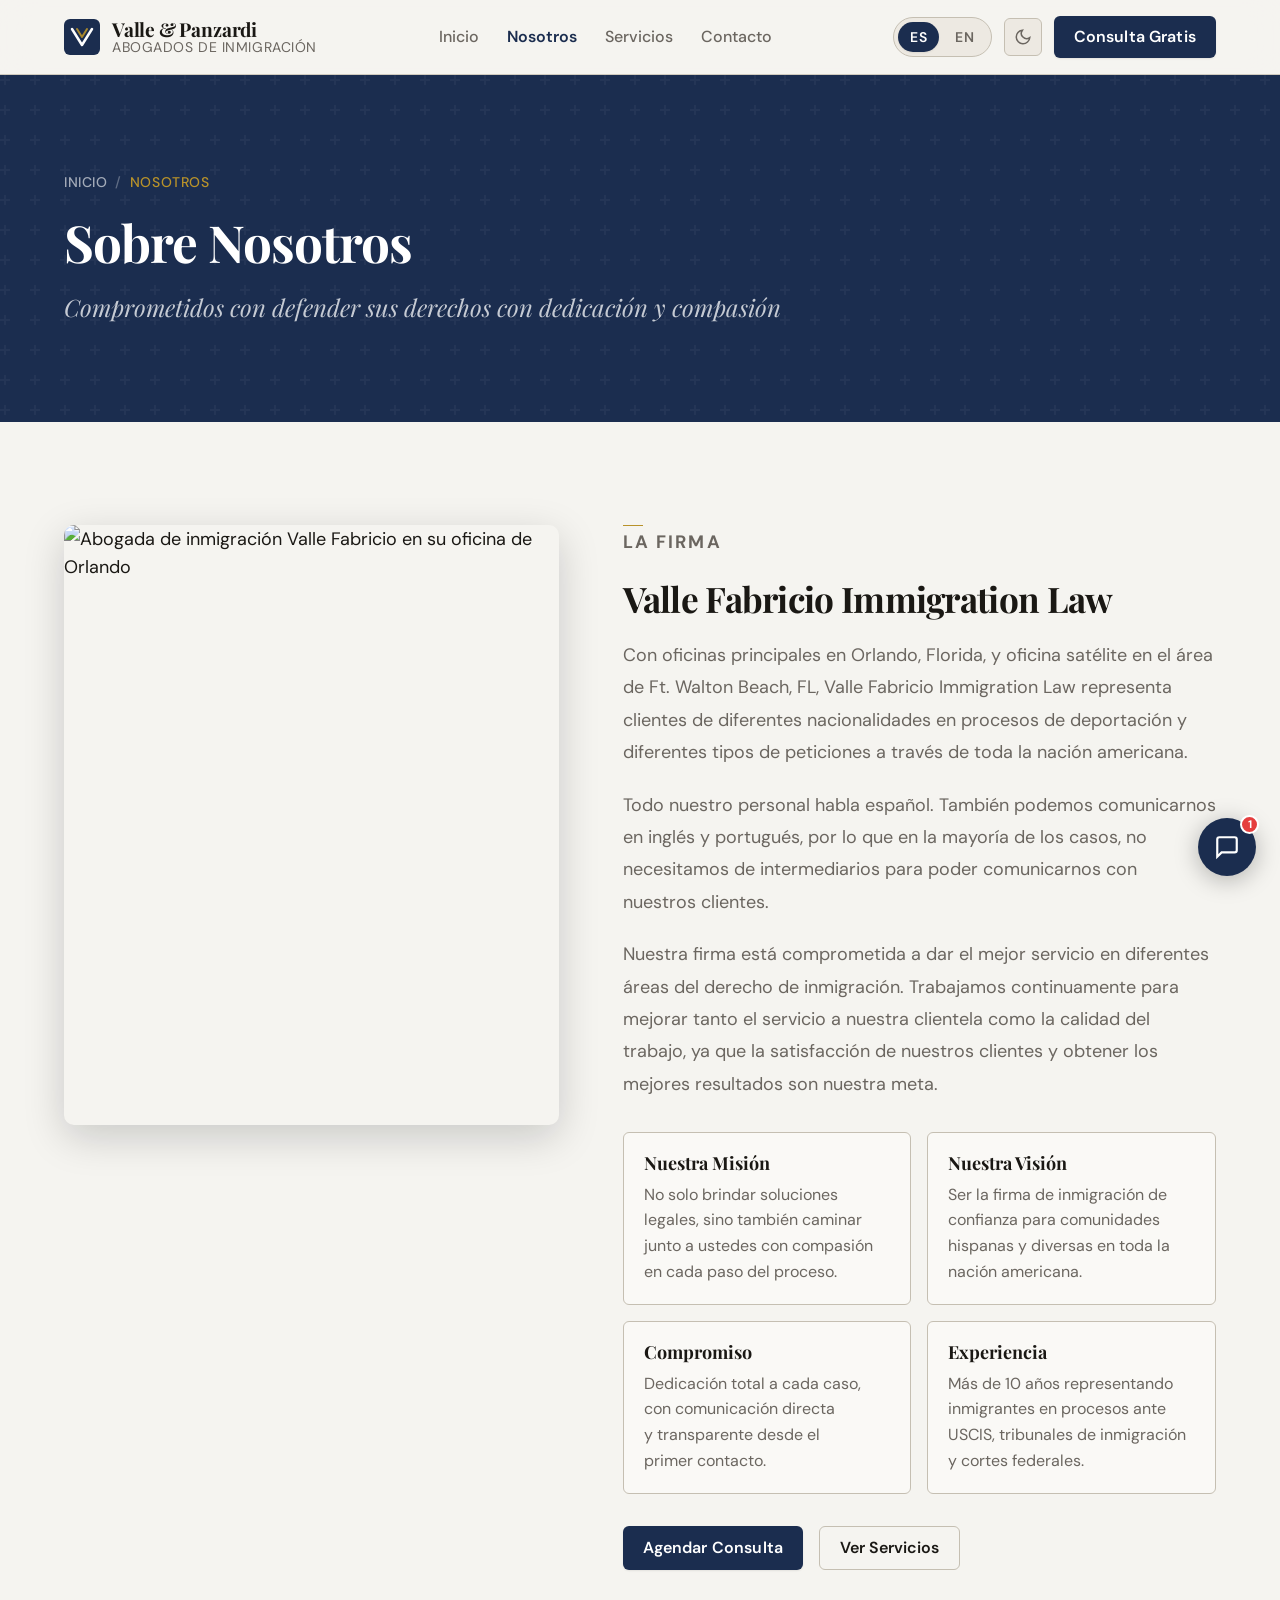
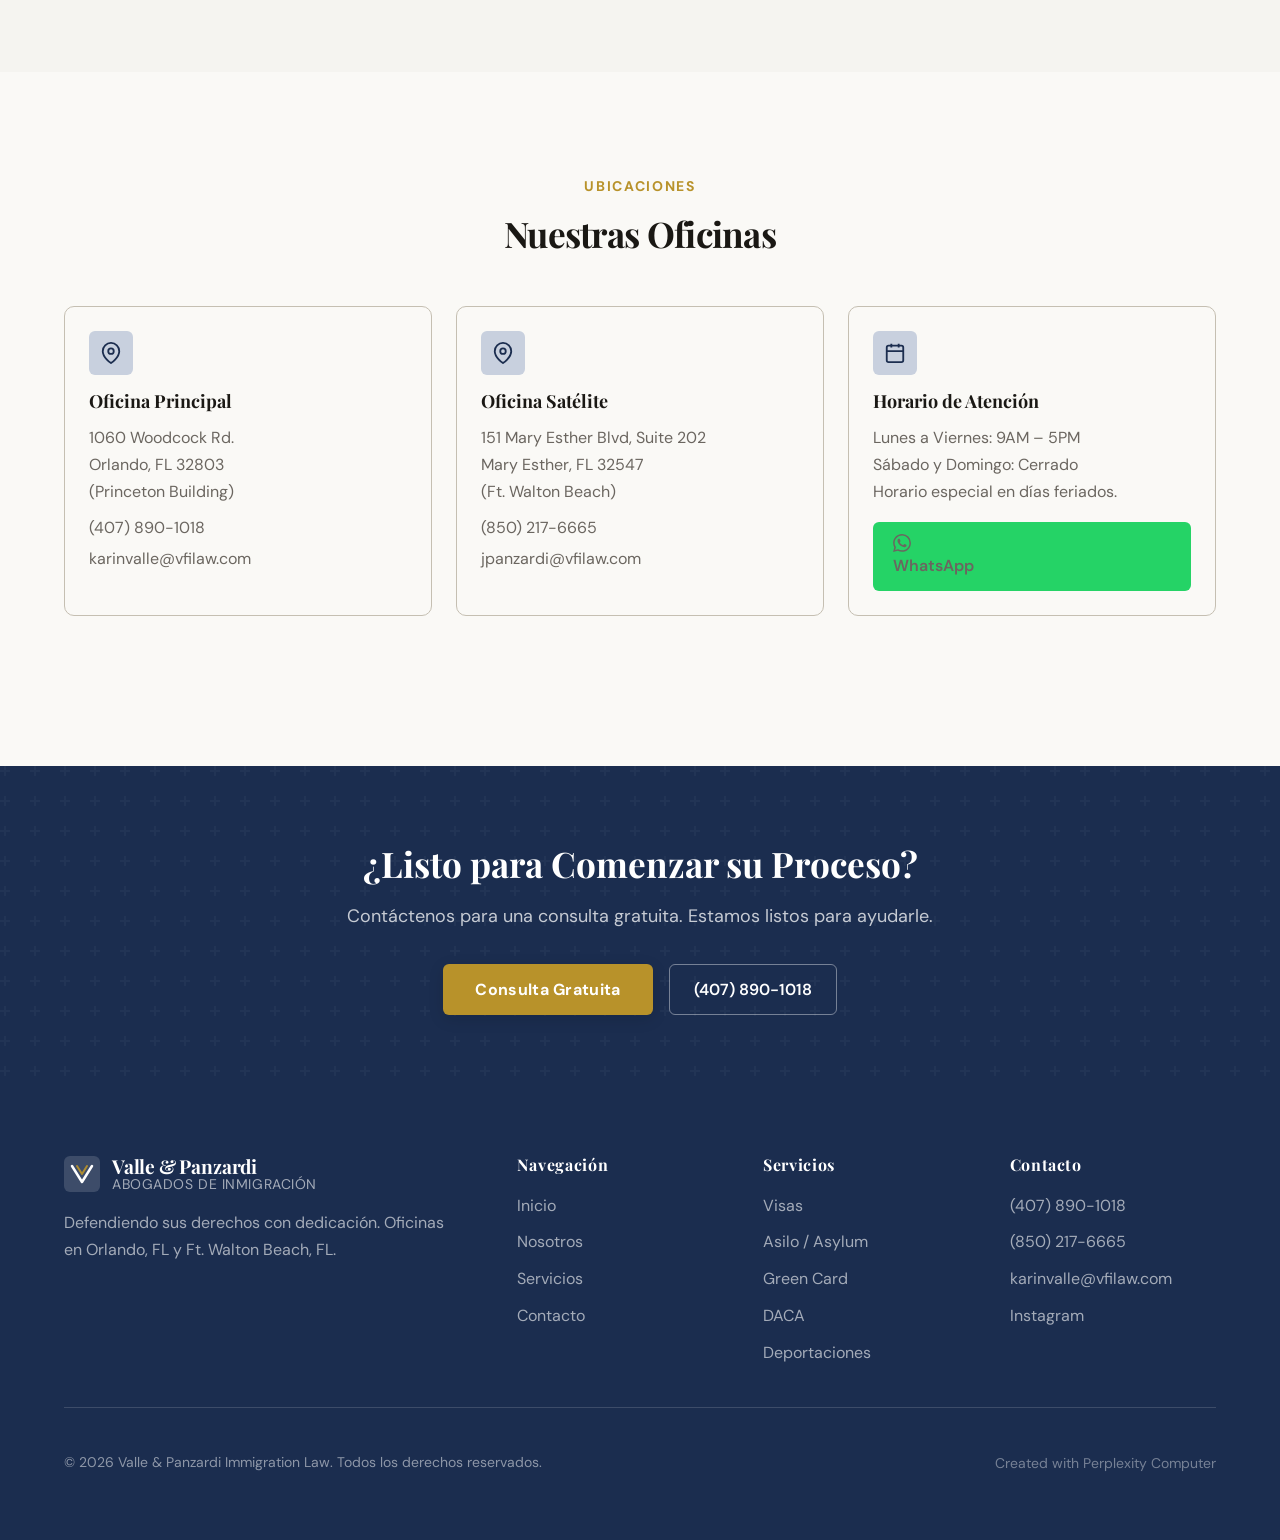
==== commit 49cf0f11: "feat: restore chatbot widget on all 4 pages" ====
--- a/about.html
+++ b/about.html
@@ -313,7 +313,7 @@
 });
 (function(){
   const root = document.documentElement;
-  let d = localStorage.getItem('theme') || 'light';
+  let d = 'light';
   root.setAttribute('data-theme', d);
   function updateToggleIcon() {
     document.querySelectorAll('[data-theme-toggle]').forEach(t => {
@@ -325,7 +325,7 @@
   }
   updateToggleIcon();
   document.querySelectorAll('[data-theme-toggle]').forEach(t => {
-    t.addEventListener('click', () => { d = d === 'dark' ? 'light' : 'dark'; root.setAttribute('data-theme', d); localStorage.setItem('theme', d); updateToggleIcon(); });
+    t.addEventListener('click', () => { d = d === 'dark' ? 'light' : 'dark'; root.setAttribute('data-theme', d);  updateToggleIcon(); });
   });
 })();
 const menuToggle = document.getElementById('menu-toggle');
@@ -345,5 +345,887 @@
 }, { threshold: 0.1, rootMargin: '0px 0px -40px 0px' });
 reveals.forEach(el => observer.observe(el));
 </script>
+<!-- ========== CHATBOT ========== -->
+<div id="vfi-chat" aria-label="Chat de consulta" role="complementary">
+  <button id="chat-trigger" aria-label="Abrir chat / Open chat" aria-expanded="false" aria-controls="chat-window">
+    <svg id="chat-icon-open" width="26" height="26" viewBox="0 0 24 24" fill="none" stroke="currentColor" stroke-width="2" aria-hidden="true"><path d="M21 15a2 2 0 0 1-2 2H7l-4 4V5a2 2 0 0 1 2-2h14a2 2 0 0 1 2 2z"/></svg>
+    <svg id="chat-icon-close" width="26" height="26" viewBox="0 0 24 24" fill="none" stroke="currentColor" stroke-width="2" aria-hidden="true" style="display:none"><path d="M18 6 6 18M6 6l12 12"/></svg>
+    <span class="chat-badge" id="chat-badge">1</span>
+  </button>
+  <div id="chat-window" role="dialog" aria-label="Consulta rápida" aria-modal="false" hidden>
+    <div class="chat-header">
+      <div class="chat-header-info">
+        <div class="chat-avatar" aria-hidden="true">
+          <svg width="18" height="18" viewBox="0 0 24 24" fill="none" stroke="currentColor" stroke-width="2"><path d="M20 21v-2a4 4 0 0 0-4-4H8a4 4 0 0 0-4 4v2"/><circle cx="12" cy="7" r="4"/></svg>
+        </div>
+        <div>
+          <strong>Valle &amp; Panzardi</strong>
+          <span id="chat-status-text">● En línea / Online</span>
+        </div>
+      </div>
+      <button id="chat-close-btn" aria-label="Cerrar chat">
+        <svg width="16" height="16" viewBox="0 0 24 24" fill="none" stroke="currentColor" stroke-width="2.5"><path d="M18 6 6 18M6 6l12 12"/></svg>
+      </button>
+    </div>
+    <div class="chat-messages" id="chat-messages" aria-live="polite" aria-relevant="additions"></div>
+    <div class="chat-choices" id="chat-choices"></div>
+    <form class="chat-input-row" id="chat-form" autocomplete="off">
+      <input type="text" id="chat-input" placeholder="Escribe tu pregunta..." aria-label="Mensaje" maxlength="300">
+      <button type="submit" aria-label="Enviar">
+        <svg width="16" height="16" viewBox="0 0 24 24" fill="none" stroke="currentColor" stroke-width="2.5"><path d="M22 2L11 13"/><path d="M22 2L15 22 11 13 2 9l20-7z"/></svg>
+      </button>
+    </form>
+    <p class="chat-disclaimer">⚖️ <span data-lang="es">Orientación general, no asesoría legal. <a href="./contact.html">Consulta gratis →</a></span><span data-lang="en">General guidance, not legal advice. <a href="./contact.html">Free consult →</a></span></p>
+  </div>
+</div>
+
+<style>
+#vfi-chat{position:fixed;bottom:24px;right:24px;z-index:9999;font-family:var(--font-sans,'DM Sans',sans-serif)}
+#chat-trigger{width:58px;height:58px;border-radius:50%;background:#1b2d4f;color:#fff;border:none;cursor:pointer;display:flex;align-items:center;justify-content:center;box-shadow:0 4px 24px rgba(0,0,0,0.28);transition:transform .2s,box-shadow .2s;position:relative}
+#chat-trigger:hover{transform:scale(1.07);box-shadow:0 6px 32px rgba(0,0,0,0.36)}
+.chat-badge{position:absolute;top:-3px;right:-3px;background:#e53e3e;color:#fff;font-size:11px;font-weight:700;width:19px;height:19px;border-radius:50%;display:flex;align-items:center;justify-content:center;border:2px solid #fff;animation:badge-pulse 2.5s ease-in-out infinite}
+@keyframes badge-pulse{0%,100%{transform:scale(1)}50%{transform:scale(1.25)}}
+.chat-badge.hidden{display:none}
+#chat-window{position:absolute;bottom:70px;right:0;width:350px;background:#ffffff;border-radius:18px;box-shadow:0 8px 48px rgba(0,0,0,0.2);display:flex;flex-direction:column;overflow:hidden;animation:chat-slide-in .22s cubic-bezier(0.16,1,0.3,1)}
+@keyframes chat-slide-in{from{opacity:0;transform:translateY(16px) scale(0.97)}to{opacity:1;transform:translateY(0) scale(1)}}
+#chat-window[hidden]{display:none}
+.chat-header{background:linear-gradient(135deg,#1a3a5c 0%,#1e4a73 100%);color:#fff;padding:14px 16px;display:flex;align-items:center;justify-content:space-between;gap:10px}
+.chat-header-info{display:flex;align-items:center;gap:10px}
+.chat-avatar{width:38px;height:38px;border-radius:50%;background:rgba(201,168,76,0.25);border:2px solid rgba(201,168,76,0.6);color:#c9a84c;display:flex;align-items:center;justify-content:center;flex-shrink:0}
+.chat-header-info strong{display:block;font-size:.9rem;letter-spacing:.01em}
+#chat-status-text{font-size:.72rem;opacity:.85;color:#86efac}
+#chat-close-btn{background:none;border:none;color:#fff;cursor:pointer;opacity:.7;padding:4px;border-radius:6px;display:flex}
+#chat-close-btn:hover{opacity:1;background:rgba(255,255,255,.1)}
+.chat-messages{flex:1;overflow-y:auto;background:#ffffff;padding:14px 14px 6px;display:flex;flex-direction:column;gap:8px;max-height:280px;scroll-behavior:smooth}
+.chat-messages::-webkit-scrollbar{width:4px}
+.chat-messages::-webkit-scrollbar-track{background:transparent}
+.chat-messages::-webkit-scrollbar-thumb{background:var(--color-border,#e2e8f0);border-radius:4px}
+.chat-msg{max-width:86%;padding:9px 13px;border-radius:16px;font-size:.875rem;line-height:1.5;animation:msg-appear .18s ease}
+@keyframes msg-appear{from{opacity:0;transform:translateY(5px)}to{opacity:1;transform:translateY(0)}}
+.chat-msg.bot{background:#f0f4f8;color:#1a202c;border-bottom-left-radius:4px;align-self:flex-start}
+.chat-msg.user{background:linear-gradient(135deg,#1b2d4f,#1e4a73);color:#fff;border-bottom-right-radius:4px;align-self:flex-end}
+.chat-msg a{color:var(--color-gold,#c9a84c);font-weight:600;text-decoration:underline}
+.chat-msg.bot a{color:#1b2d4f;font-weight:600}
+.chat-typing{display:flex;gap:5px;align-items:center;padding:10px 14px;background:var(--color-surface-alt,#f0f4f8);border-radius:16px;border-bottom-left-radius:4px;align-self:flex-start}
+.chat-typing span{width:7px;height:7px;background:#94a3b8;border-radius:50%;animation:dot-wave .9s infinite}
+.chat-typing span:nth-child(2){animation-delay:.15s}.chat-typing span:nth-child(3){animation-delay:.3s}
+@keyframes dot-wave{0%,80%,100%{transform:translateY(0);opacity:.5}40%{transform:translateY(-6px);opacity:1}}
+.chat-choices{background:#ffffff;padding:6px 12px 10px;display:flex;flex-direction:column;gap:6px}
+.chat-choices.row{flex-direction:row;flex-wrap:wrap}
+.choice-btn{background:none;border:1.5px solid #1b2d4f;color:#1b2d4f;border-radius:10px;padding:8px 12px;font-size:.82rem;cursor:pointer;text-align:left;line-height:1.35;transition:all .15s;font-family:inherit}
+.choice-btn:hover{background:#1b2d4f;color:#fff;transform:translateX(2px)}
+.choice-btn.pill{border-radius:20px;padding:6px 12px;font-size:.8rem}
+.choice-btn.cta{background:var(--color-gold,#c9a84c);border-color:var(--color-gold,#c9a84c);color:#fff;font-weight:600}
+.choice-btn.cta:hover{background:#b8952e;border-color:#b8952e;transform:none}
+.chat-input-row{display:flex;gap:8px;padding:8px 12px;border-top:1px solid #e2e8f0;background:#ffffff}
+#chat-input{flex:1;border:1.5px solid #e2e8f0;border-radius:20px;padding:8px 14px;font-size:.875rem;outline:none;background:#fff;color:#1a202c}
+#chat-input:focus{border-color:#1b2d4f}
+.chat-input-row button[type=submit]{width:36px;height:36px;border-radius:50%;background:#1b2d4f;color:#fff;border:none;cursor:pointer;display:flex;align-items:center;justify-content:center;flex-shrink:0;transition:background .15s}
+.chat-input-row button[type=submit]:hover{background:#142d4a}
+.chat-disclaimer{background:#ffffff;font-size:.7rem;color:#718096;padding:0 13px 9px;margin:0;text-align:center}
+.chat-disclaimer a{color:#1b2d4f;font-weight:600}
+.chat-progress{display:flex;gap:3px;padding:8px 14px 0;justify-content:center}
+.chat-progress-dot{width:6px;height:6px;border-radius:50%;background:var(--color-border,#e2e8f0);transition:background .3s}
+.chat-progress-dot.active{background:var(--color-primary,#1a3a5c)}
+.chat-progress-dot.done{background:var(--color-gold,#c9a84c)}
+@media(max-width:420px){#chat-window{width:calc(100vw - 20px);right:0}}
+</style>
+
+<script>
+(function(){
+'use strict';
+
+// ─── CONVERSATION TREE ───────────────────────────────────────────────────────
+// Each node: { id, bot: {es, en}, choices: [{label:{es,en}, next}], input: bool }
+// Special next values: 'END_CONSULT', 'END_CALL', 'END_INFO'
+
+const TREE = {
+
+  // Step 0 — Language (auto-detected, skip if already set)
+  start: {
+    bot: {
+      es: '👋 ¡Hola! Soy el asistente virtual de Valle & Panzardi. ¿En qué le puedo ayudar hoy?',
+      en: '👋 Hi! I\'m the virtual assistant for Valle & Panzardi. How can I help you today?'
+    },
+    choices: [
+      { label: { es: '🔍 Tengo una pregunta sobre mi caso', en: '🔍 I have a question about my case' }, next: 'situation' },
+      { label: { es: '📋 Quiero saber qué servicios ofrecen', en: '📋 I want to know what services you offer' }, next: 'services_menu' },
+      { label: { es: '📞 Quiero hablar con un abogado', en: '📞 I want to speak with an attorney' }, next: 'contact_options' },
+      { label: { es: '💬 Tengo otra pregunta', en: '💬 I have another question' }, next: 'freetext' },
+    ]
+  },
+
+  // Step 1 — What is your situation?
+  situation: {
+    bot: {
+      es: '¿Cuál describe mejor su situación actual?',
+      en: 'Which best describes your current situation?'
+    },
+    choices: [
+      { label: { es: '🚨 Recibí una orden de deportación', en: '🚨 I received a deportation/removal order' }, next: 'deportation_q1' },
+      { label: { es: '🌿 Quiero obtener una Green Card', en: '🌿 I want to get a Green Card' }, next: 'greencard_q1' },
+      { label: { es: '🙏 Necesito solicitar asilo', en: '🙏 I need to apply for asylum' }, next: 'asylum_q1' },
+      { label: { es: '📄 Tengo un caso de visa o DACA', en: '📄 I have a visa or DACA issue' }, next: 'visa_daca' },
+      { label: { es: '👨‍👩‍👧 Petición familiar', en: '👨‍👩‍👧 Family petition' }, next: 'family_q1' },
+      { label: { es: '🏛️ Proceso de naturalización', en: '🏛️ Naturalization / Citizenship' }, next: 'citizenship_q1' },
+    ]
+  },
+
+  // ── DEPORTATION BRANCH ──────────────────────────────────
+  deportation_q1: {
+    bot: {
+      es: 'Entiendo, esta es una situación urgente. ¿Recibió recientemente la orden o lleva tiempo con ella?',
+      en: 'I understand — this is urgent. Did you receive the order recently or has it been a while?'
+    },
+    choices: [
+      { label: { es: '⚡ Muy reciente (menos de 30 días)', en: '⚡ Very recent (less than 30 days)' }, next: 'deportation_urgent' },
+      { label: { es: '📅 Hace más tiempo', en: '📅 It\'s been longer' }, next: 'deportation_older' },
+      { label: { es: '😟 No estoy seguro/a', en: '😟 I\'m not sure' }, next: 'deportation_unsure' },
+    ]
+  },
+  deportation_urgent: {
+    bot: {
+      es: '⚠️ Actúe ahora — tiene <strong>30 días</strong> para apelar desde la fecha de la orden. Cada día cuenta.\n\nPuede:\n• Apelar ante la Junta de Apelaciones de Inmigración (BIA)\n• Solicitar una moción de reapertura\n• Explorar protección bajo Convención contra la Tortura\n\nLa abogada Valle puede evaluar su caso hoy mismo.',
+      en: '⚠️ Act now — you have <strong>30 days</strong> to appeal from the order date. Every day matters.\n\nOptions may include:\n• Appeal to the Board of Immigration Appeals (BIA)\n• Motion to reopen your case\n• Protection under the Convention Against Torture\n\nAttorney Valle can review your case today.'
+    },
+    choices: [
+      { label: { es: '📞 Llamar ahora: (407) 890-1018', en: '📞 Call now: (407) 890-1018' }, next: 'END_CALL', href: 'tel:+14078901018' },
+      { label: { es: '✉️ Solicitar consulta urgente', en: '✉️ Request urgent consultation' }, next: 'END_CONSULT' },
+    ]
+  },
+  deportation_older: {
+    bot: {
+      es: 'Aún hay opciones. Dependiendo de su historial y circunstancias, podría ser posible:\n\n• Moción para reabrir el caso\n• Cancelación de deportación (si cumple requisitos de residencia)\n• Perdón provisional (waiver)\n• Protección bajo asilo si califica\n\n¿Tiene familia inmediata que sea ciudadana o residente permanente?',
+      en: 'There may still be options. Depending on your history and circumstances:\n\n• Motion to reopen the case\n• Cancellation of removal (if you meet residency requirements)\n• Provisional waiver\n• Asylum protection if you qualify\n\nDo you have immediate family who are U.S. citizens or permanent residents?'
+    },
+    choices: [
+      { label: { es: '✅ Sí, tengo familia', en: '✅ Yes, I have family members' }, next: 'deportation_family' },
+      { label: { es: '❌ No', en: '❌ No' }, next: 'deportation_nofamily' },
+      { label: { es: '🤔 No estoy seguro/a', en: '🤔 I\'m not sure' }, next: 'contact_options' },
+    ]
+  },
+  deportation_unsure: {
+    bot: {
+      es: 'No se preocupe — es normal estar confundido/a con estos documentos. Lo más importante es que hable con un abogado lo antes posible para entender exactamente en qué etapa está su caso.',
+      en: 'Don\'t worry — it\'s normal to be confused by these documents. The most important thing is to speak with an attorney as soon as possible to understand exactly where your case stands.'
+    },
+    choices: [
+      { label: { es: '📞 Llamar a la oficina', en: '📞 Call the office' }, next: 'END_CALL', href: 'tel:+14078901018' },
+      { label: { es: '📋 Solicitar consulta', en: '📋 Request consultation' }, next: 'END_CONSULT' },
+    ]
+  },
+  deportation_family: {
+    bot: {
+      es: 'Eso es importante — tener familiares ciudadanos o residentes puede abrir opciones de cancelación de deportación o ajuste de estatus. La abogada Valle ha manejado muchos casos similares con éxito.',
+      en: 'That\'s significant — having citizen or resident family members may open options for cancellation of removal or adjustment of status. Attorney Valle has handled many similar cases successfully.'
+    },
+    choices: [
+      { label: { es: '✉️ Quiero una evaluación de mi caso', en: '✉️ I want a case evaluation' }, next: 'END_CONSULT' },
+      { label: { es: '📞 Prefiero llamar', en: '📞 I prefer to call' }, next: 'END_CALL', href: 'tel:+14078901018' },
+    ]
+  },
+  deportation_nofamily: {
+    bot: {
+      es: 'Aún así hay opciones — asilo, protección contra tortura, u otras defensas humanitarias. Cada caso es único. Le recomendamos una evaluación completa con la abogada Valle.',
+      en: 'There are still options — asylum, protection against torture, or other humanitarian defenses. Every case is unique. We recommend a full evaluation with Attorney Valle.'
+    },
+    choices: [
+      { label: { es: '✉️ Solicitar consulta gratuita', en: '✉️ Request free consultation' }, next: 'END_CONSULT' },
+    ]
+  },
+
+  // ── GREEN CARD BRANCH ────────────────────────────────────
+  greencard_q1: {
+    bot: {
+      es: '¿Por qué vía le interesa obtener la Green Card?',
+      en: 'Which pathway to a Green Card are you interested in?'
+    },
+    choices: [
+      { label: { es: '👨‍👩‍👧 Por familiar (cónyuge, padre, hijo)', en: '👨‍👩‍👧 Through family (spouse, parent, child)' }, next: 'greencard_family' },
+      { label: { es: '💼 Por empleo', en: '💼 Through employment' }, next: 'greencard_work' },
+      { label: { es: '🙏 Por asilo o refugio', en: '🙏 Through asylum or refugee status' }, next: 'greencard_asylum' },
+      { label: { es: '❓ No sé si califico', en: '❓ I don\'t know if I qualify' }, next: 'greencard_unsure' },
+    ]
+  },
+  greencard_family: {
+    bot: {
+      es: 'La petición familiar es uno de los caminos más comunes. El proceso tiene dos etapas principales:\n\n<strong>1. Petición I-130</strong> — su familiar ciudadano/residente presenta la petición\n<strong>2. Ajuste de Estatus (I-485)</strong> — si ya está en EE.UU., o proceso consular si está en el exterior\n\n¿Está actualmente dentro de los Estados Unidos?',
+      en: 'Family petitions are one of the most common pathways. The process has two main stages:\n\n<strong>1. I-130 Petition</strong> — your citizen/resident family member files the petition\n<strong>2. Adjustment of Status (I-485)</strong> — if you\'re in the U.S., or consular processing if abroad\n\nAre you currently inside the United States?'
+    },
+    choices: [
+      { label: { es: '✅ Sí, estoy en EE.UU.', en: '✅ Yes, I\'m in the U.S.' }, next: 'greencard_inUS' },
+      { label: { es: '🌎 No, estoy en el exterior', en: '🌎 No, I\'m abroad' }, next: 'greencard_abroad' },
+    ]
+  },
+  greencard_inUS: {
+    bot: {
+      es: 'Si está en EE.UU., es posible que pueda hacer un Ajuste de Estatus sin salir del país — esto es más conveniente y evita riesgos. Sin embargo, debe cumplir ciertos requisitos (entrada legal, no haber violado estatus, etc.).\n\nLa abogada Valle puede determinar si califica en una consulta de 30 minutos.',
+      en: 'If you\'re in the U.S., you may be able to Adjust Status without leaving the country — this is more convenient and avoids risks. However, you must meet certain requirements (lawful entry, no status violations, etc.).\n\nAttorney Valle can determine your eligibility in a 30-minute consultation.'
+    },
+    choices: [
+      { label: { es: '📋 Agendar consulta gratuita', en: '📋 Schedule free consultation' }, next: 'END_CONSULT' },
+      { label: { es: '📞 Llamar: (407) 890-1018', en: '📞 Call: (407) 890-1018' }, next: 'END_CALL', href: 'tel:+14078901018' },
+    ]
+  },
+  greencard_abroad: {
+    bot: {
+      es: 'El proceso consular se realiza a través del Consulado de EE.UU. en su país. Los tiempos varían según la categoría familiar y el país de origen.\n\nPara ciudadanos americanos que peticionen a cónyuge: puede ser relativamente rápido. Para residentes permanentes peticionando a familia: los tiempos de espera son más largos.',
+      en: 'Consular processing is done through the U.S. Consulate in your country. Wait times vary by family category and country of birth.\n\nFor U.S. citizens petitioning a spouse: can be relatively quick. For permanent residents petitioning family: waiting times are longer.'
+    },
+    choices: [
+      { label: { es: '✉️ Evaluar mi caso', en: '✉️ Evaluate my case' }, next: 'END_CONSULT' },
+    ]
+  },
+  greencard_work: {
+    bot: {
+      es: 'Las Green Cards por empleo requieren que un empleador le patrocine (categorías EB-1, EB-2, EB-3) o, en algunos casos, puede autopeticionarse (EB-1A para personas con habilidades extraordinarias).\n\n¿Ya tiene un empleador dispuesto a patrocinarle?',
+      en: 'Employment-based Green Cards require employer sponsorship (EB-1, EB-2, EB-3 categories) or, in some cases, self-petition (EB-1A for extraordinary ability individuals).\n\nDo you already have an employer willing to sponsor you?'
+    },
+    choices: [
+      { label: { es: '✅ Sí, tengo empleador', en: '✅ Yes, I have an employer' }, next: 'END_CONSULT' },
+      { label: { es: '❌ No, o no estoy seguro/a', en: '❌ No, or I\'m not sure' }, next: 'greencard_work_no' },
+    ]
+  },
+  greencard_work_no: {
+    bot: {
+      es: 'Sin empleador también hay opciones si tiene habilidades extraordinarias, es investigador/a destacado/a, o tiene un negocio propio. Podría calificar para autopeticionarse.\n\nLe recomendamos una evaluación para determinar su mejor ruta.',
+      en: 'Without an employer there are still options if you have extraordinary ability, are an outstanding researcher, or run your own business — you may qualify to self-petition.\n\nWe recommend an evaluation to determine your best route.'
+    },
+    choices: [
+      { label: { es: '📋 Solicitar evaluación', en: '📋 Request evaluation' }, next: 'END_CONSULT' },
+    ]
+  },
+  greencard_asylum: {
+    bot: {
+      es: 'Si ya tiene asilo o estatus de refugiado, puede solicitar la Green Card después de 1 año de haber recibido el asilo. Es un proceso relativamente directo pero requiere documentación cuidadosa.',
+      en: 'If you already have asylum or refugee status, you can apply for a Green Card after 1 year from when your asylum was granted. It\'s a relatively straightforward process but requires careful documentation.'
+    },
+    choices: [
+      { label: { es: '✅ Ya tengo asilo aprobado', en: '✅ I already have approved asylum' }, next: 'END_CONSULT' },
+      { label: { es: '🔄 Todavía estoy en proceso de asilo', en: '🔄 I\'m still in the asylum process' }, next: 'asylum_q1' },
+    ]
+  },
+  greencard_unsure: {
+    bot: {
+      es: 'Hay muchas vías para obtener una Green Card y determinar si califica requiere revisar su situación específica: su historial migratorio, vínculos familiares, situación laboral y más.\n\nUna consulta de 30 minutos con la abogada Valle puede darte claridad total.',
+      en: 'There are many pathways to a Green Card, and determining eligibility requires reviewing your specific situation: immigration history, family ties, employment status, and more.\n\nA 30-minute consultation with Attorney Valle can give you complete clarity.'
+    },
+    choices: [
+      { label: { es: '📋 Consulta gratuita', en: '📋 Free consultation' }, next: 'END_CONSULT' },
+      { label: { es: '📞 Llamar ahora', en: '📞 Call now' }, next: 'END_CALL', href: 'tel:+14078901018' },
+    ]
+  },
+
+  // ── ASYLUM BRANCH ────────────────────────────────────────
+  asylum_q1: {
+    bot: {
+      es: '¿En qué etapa del proceso de asilo se encuentra?',
+      en: 'Where are you in the asylum process?'
+    },
+    choices: [
+      { label: { es: '🆕 Acabo de llegar o nunca he aplicado', en: '🆕 Just arrived or never applied' }, next: 'asylum_new' },
+      { label: { es: '⏳ Ya apliqué, esperando decisión', en: '⏳ Applied, waiting for decision' }, next: 'asylum_pending' },
+      { label: { es: '❌ Me negaron el asilo', en: '❌ My asylum was denied' }, next: 'asylum_denied' },
+      { label: { es: '✅ Ya tengo asilo aprobado', en: '✅ Asylum already approved' }, next: 'greencard_asylum' },
+    ]
+  },
+  asylum_new: {
+    bot: {
+      es: 'Para solicitar asilo en EE.UU., generalmente tiene <strong>1 año desde su llegada</strong> para presentar la solicitud (Formulario I-589). Excepciones aplican en algunos casos.\n\n¿Entró a EE.UU. hace menos de 1 año?',
+      en: 'To apply for asylum in the U.S., you generally have <strong>1 year from your arrival</strong> to file (Form I-589). Some exceptions apply.\n\nDid you enter the U.S. less than 1 year ago?'
+    },
+    choices: [
+      { label: { es: '✅ Sí, menos de 1 año', en: '✅ Yes, less than 1 year' }, next: 'asylum_timely' },
+      { label: { es: '❗ Hace más de 1 año', en: '❗ More than 1 year ago' }, next: 'asylum_late' },
+      { label: { es: '🤔 No sé exactamente', en: '🤔 I\'m not sure exactly' }, next: 'asylum_unsure_date' },
+    ]
+  },
+  asylum_timely: {
+    bot: {
+      es: 'Está a tiempo. El proceso de asilo tiene dos vías:\n\n<strong>Afirmativa:</strong> Se aplica con USCIS (si no tiene proceso de deportación)\n<strong>Defensiva:</strong> Se presenta ante un Juez de Inmigración (si está en proceso de deportación)\n\nLa base de su caso debe mostrar persecución por raza, religión, nacionalidad, grupo social o opinión política.',
+      en: 'You\'re still within the deadline. The asylum process has two tracks:\n\n<strong>Affirmative:</strong> File with USCIS (if not in removal proceedings)\n<strong>Defensive:</strong> Before an Immigration Judge (if in removal proceedings)\n\nYour case must show persecution based on race, religion, nationality, social group, or political opinion.'
+    },
+    choices: [
+      { label: { es: '📋 Quiero iniciar el proceso', en: '📋 I want to start the process' }, next: 'END_CONSULT' },
+      { label: { es: '❓ Tengo más preguntas', en: '❓ I have more questions' }, next: 'asylum_docs' },
+    ]
+  },
+  asylum_late: {
+    bot: {
+      es: 'Aunque pasó el año, hay excepciones importantes:\n\n• Cambio en circunstancias en su país de origen\n• Cambio en su situación personal\n• Circunstancias extraordinarias\n\nNo se rinda sin hablar con un abogado — muchos casos que parecen imposibles tienen solución.',
+      en: 'Even though it\'s past one year, there are important exceptions:\n\n• Changed circumstances in your home country\n• Changed personal circumstances\n• Extraordinary circumstances\n\nDon\'t give up without speaking to an attorney — many cases that seem impossible have solutions.'
+    },
+    choices: [
+      { label: { es: '📋 Evaluar si aplica alguna excepción', en: '📋 Evaluate if an exception applies' }, next: 'END_CONSULT' },
+    ]
+  },
+  asylum_pending: {
+    bot: {
+      es: 'Mientras espera la decisión: puede trabajar legalmente si su caso lleva más de 180 días pendiente (solicite EAD). Mantenga cualquier cambio de dirección actualizado con USCIS.\n\n¿Tiene audiencia programada con un Juez de Inmigración?',
+      en: 'While you wait: you may be able to work legally if your case has been pending over 180 days (apply for EAD). Keep your address updated with USCIS.\n\nDo you have a hearing scheduled with an Immigration Judge?'
+    },
+    choices: [
+      { label: { es: '✅ Sí, tengo audiencia', en: '✅ Yes, I have a hearing' }, next: 'asylum_hearing' },
+      { label: { es: '❌ No tengo audiencia programada', en: '❌ No hearing scheduled' }, next: 'END_CONSULT' },
+    ]
+  },
+  asylum_hearing: {
+    bot: {
+      es: '🔴 Preparar una audiencia de asilo es complejo y las consecuencias de presentarse sin abogado pueden ser graves. Le recomendamos enfáticamente que tenga representación legal.\n\nLa abogada Valle tiene experiencia con audiencias en el Tribunal de Inmigración de Orlando.',
+      en: '🔴 Preparing for an asylum hearing is complex and the consequences of appearing without an attorney can be serious. We strongly recommend legal representation.\n\nAttorney Valle has experience with hearings at the Orlando Immigration Court.'
+    },
+    choices: [
+      { label: { es: '📞 Llamar urgente: (407) 890-1018', en: '📞 Urgent call: (407) 890-1018' }, next: 'END_CALL', href: 'tel:+14078901018' },
+      { label: { es: '✉️ Solicitar consulta', en: '✉️ Request consultation' }, next: 'END_CONSULT' },
+    ]
+  },
+  asylum_denied: {
+    bot: {
+      es: 'Una negación no es el final. Puede:\n\n• Apelar ante la Junta de Apelaciones de Inmigración (BIA) — generalmente 30 días\n• Apelación federal ante el Tribunal del 11° Circuito\n• Solicitar reapertura si hay nuevas pruebas\n\n¿Cuándo recibió la negación?',
+      en: 'A denial is not the end. Options include:\n\n• Appeal to the Board of Immigration Appeals (BIA) — typically 30 days\n• Federal appeal to the 11th Circuit Court\n• Motion to reopen with new evidence\n\nWhen did you receive the denial?'
+    },
+    choices: [
+      { label: { es: '⚡ Hace menos de 30 días', en: '⚡ Less than 30 days ago' }, next: 'asylum_appeal_urgent' },
+      { label: { es: '📅 Hace más de 30 días', en: '📅 More than 30 days ago' }, next: 'asylum_appeal_later' },
+    ]
+  },
+  asylum_appeal_urgent: {
+    bot: {
+      es: '⚠️ Actúe inmediatamente — el plazo de apelación ante la BIA puede estar por vencer. No pierda esta oportunidad crítica.',
+      en: '⚠️ Act immediately — your BIA appeal deadline may be approaching. Don\'t miss this critical window.'
+    },
+    choices: [
+      { label: { es: '📞 Llamar ahora: (407) 890-1018', en: '📞 Call now: (407) 890-1018' }, next: 'END_CALL', href: 'tel:+14078901018' },
+      { label: { es: '✉️ Consulta urgente', en: '✉️ Urgent consultation' }, next: 'END_CONSULT' },
+    ]
+  },
+  asylum_appeal_later: {
+    bot: {
+      es: 'Aunque pasó el plazo de la BIA, existen opciones en el tribunal federal o mociones especiales. Cada caso es diferente — una evaluación puede revelar opciones que usted no conoce.',
+      en: 'Even if the BIA deadline has passed, there may be federal court options or special motions. Every case is different — an evaluation may reveal options you\'re not aware of.'
+    },
+    choices: [
+      { label: { es: '📋 Solicitar evaluación', en: '📋 Request evaluation' }, next: 'END_CONSULT' },
+    ]
+  },
+  asylum_unsure_date: {
+    bot: {
+      es: 'No se preocupe — hablar con la abogada Valle es la forma más segura de determinar si está a tiempo y qué opciones tiene disponibles.',
+      en: 'Don\'t worry — speaking with Attorney Valle is the safest way to determine if you\'re within the deadline and what options are available to you.'
+    },
+    choices: [
+      { label: { es: '📋 Consulta gratuita', en: '📋 Free consultation' }, next: 'END_CONSULT' },
+    ]
+  },
+  asylum_docs: {
+    bot: {
+      es: 'Para un caso de asilo necesitará:\n\n• Formulario I-589 completado con precisión\n• Declaración personal detallando la persecución\n• Evidencia del país de origen (noticias, informes, documentos)\n• Pruebas de identidad y de su presencia en EE.UU.\n• Cualquier documento que respalde su temor de regresar\n\nLa preparación del caso es crucial — la abogada Valle le guiará en cada paso.',
+      en: 'For an asylum case you will need:\n\n• Completed Form I-589 with accuracy\n• Personal declaration detailing the persecution\n• Country conditions evidence (news, reports, documents)\n• Identity proof and evidence of U.S. presence\n• Any documents supporting your fear of return\n\nCase preparation is critical — Attorney Valle will guide you through each step.'
+    },
+    choices: [
+      { label: { es: '📋 Empezar mi caso', en: '📋 Start my case' }, next: 'END_CONSULT' },
+    ]
+  },
+
+  // ── VISA / DACA BRANCH ───────────────────────────────────
+  visa_daca: {
+    bot: {
+      es: '¿Qué tipo de asunto tiene?',
+      en: 'What type of issue do you have?'
+    },
+    choices: [
+      { label: { es: '🔄 Renovar DACA', en: '🔄 DACA renewal' }, next: 'daca_renewal' },
+      { label: { es: '🆕 Aplicar a DACA por primera vez', en: '🆕 First-time DACA application' }, next: 'daca_first' },
+      { label: { es: '✈️ Visa de trabajo o estudio (H-1B, F-1, etc.)', en: '✈️ Work or study visa (H-1B, F-1, etc.)' }, next: 'work_visa' },
+      { label: { es: '💍 Visa de prometido/a (K-1)', en: '💍 Fiancé visa (K-1)' }, next: 'k1_visa' },
+      { label: { es: '🌎 Otra visa', en: '🌎 Other visa type' }, next: 'END_CONSULT' },
+    ]
+  },
+  daca_renewal: {
+    bot: {
+      es: 'Para renovar DACA necesita:\n\n• Formulario I-821D (solicitud) + I-765 (permiso de trabajo)\n• Pago de $495 en tarifas gubernamentales\n• Foto reciente\n• Copia de su DACA actual\n\n⏰ <strong>Recomendamos iniciar 6 meses antes de que expire</strong> para evitar lapsos en su autorización de trabajo.\n\n¿Cuándo vence su DACA actual?',
+      en: 'To renew DACA you need:\n\n• Form I-821D (request) + I-765 (work permit)\n• $495 in government fees\n• Recent photo\n• Copy of your current DACA\n\n⏰ <strong>We recommend starting 6 months before expiration</strong> to avoid gaps in your work authorization.\n\nWhen does your current DACA expire?'
+    },
+    choices: [
+      { label: { es: '⚡ En menos de 6 meses', en: '⚡ In less than 6 months' }, next: 'daca_urgent' },
+      { label: { es: '📅 En más de 6 meses', en: '📅 More than 6 months away' }, next: 'daca_plan' },
+      { label: { es: '❗ Ya venció', en: '❗ Already expired' }, next: 'daca_expired' },
+    ]
+  },
+  daca_urgent: {
+    bot: {
+      es: '¡Actúe pronto! Con menos de 6 meses, debe iniciar la renovación de inmediato para evitar perder su permiso de trabajo y protección. Los tiempos de procesamiento de USCIS pueden ser de varios meses.',
+      en: 'Act soon! With less than 6 months, you should start your renewal immediately to avoid losing your work permit and protection. USCIS processing times can be several months.'
+    },
+    choices: [
+      { label: { es: '📋 Iniciar renovación ahora', en: '📋 Start renewal now' }, next: 'END_CONSULT' },
+      { label: { es: '📞 Llamar: (407) 890-1018', en: '📞 Call: (407) 890-1018' }, next: 'END_CALL', href: 'tel:+14078901018' },
+    ]
+  },
+  daca_plan: {
+    bot: {
+      es: 'Tiene tiempo, pero le recomendamos no esperar. Podemos ayudarle a preparar todos los documentos con anticipación para que la renovación sea sin estrés y sin errores.',
+      en: 'You have time, but we recommend not waiting. We can help you prepare all documents in advance so your renewal is stress-free and error-free.'
+    },
+    choices: [
+      { label: { es: '📋 Agendar cita', en: '📋 Schedule appointment' }, next: 'END_CONSULT' },
+    ]
+  },
+  daca_expired: {
+    bot: {
+      es: 'Si su DACA venció, puede que aún pueda renovarlo aunque haya pasado tiempo — USCIS acepta renovaciones tardías bajo ciertas circunstancias. Hable con nosotros lo antes posible.',
+      en: 'If your DACA expired, you may still be able to renew even if time has passed — USCIS accepts late renewals under certain circumstances. Please speak with us as soon as possible.'
+    },
+    choices: [
+      { label: { es: '📞 Llamar urgente', en: '📞 Urgent call' }, next: 'END_CALL', href: 'tel:+14078901018' },
+      { label: { es: '✉️ Consulta', en: '✉️ Consultation' }, next: 'END_CONSULT' },
+    ]
+  },
+  daca_first: {
+    bot: {
+      es: 'Para aplicar a DACA por primera vez debe cumplir todos estos requisitos:\n\n• Llegó a EE.UU. antes de los 16 años\n• Ha residido continuamente desde junio 15, 2007\n• Tenía menos de 31 años al 15 de junio, 2012\n• Está en escuela, se graduó, o es veterano\n• No tiene condenas penales graves\n\n¿Cumple con todos estos requisitos?',
+      en: 'For a first-time DACA application you must meet all these requirements:\n\n• Came to the U.S. before age 16\n• Continuously resided since June 15, 2007\n• Were under 31 years old on June 15, 2012\n• In school, graduated, or are a veteran\n• No serious criminal convictions\n\nDo you meet all these requirements?'
+    },
+    choices: [
+      { label: { es: '✅ Sí, creo que califico', en: '✅ Yes, I believe I qualify' }, next: 'END_CONSULT' },
+      { label: { es: '🤔 No estoy seguro/a', en: '🤔 I\'m not sure' }, next: 'END_CONSULT' },
+      { label: { es: '❌ No cumplo algún requisito', en: '❌ I don\'t meet one requirement' }, next: 'daca_no_qualify' },
+    ]
+  },
+  daca_no_qualify: {
+    bot: {
+      es: 'Aunque no califique para DACA, puede haber otras opciones según su situación: visa familiar, TPS, u otras protecciones. No se descarte sin hablar con un abogado.',
+      en: 'Even if you don\'t qualify for DACA, there may be other options based on your situation: family visa, TPS, or other protections. Don\'t rule yourself out without speaking to an attorney.'
+    },
+    choices: [
+      { label: { es: '📋 Explorar otras opciones', en: '📋 Explore other options' }, next: 'END_CONSULT' },
+    ]
+  },
+  work_visa: {
+    bot: {
+      es: 'Las visas de trabajo implican coordinación con el empleador y plazos estrictos. Los tipos más comunes:\n\n• <strong>H-1B:</strong> Profesional especializado (lotería anual en abril)\n• <strong>O-1:</strong> Habilidad extraordinaria\n• <strong>L-1:</strong> Transferencia intracompañía\n• <strong>TN:</strong> Profesionales de México/Canadá (USMCA)\n\n¿Tiene una situación específica o empleador en mente?',
+      en: 'Work visas involve coordination with your employer and strict deadlines. Most common types:\n\n• <strong>H-1B:</strong> Specialty occupation (annual lottery in April)\n• <strong>O-1:</strong> Extraordinary ability\n• <strong>L-1:</strong> Intracompany transfer\n• <strong>TN:</strong> Mexico/Canada professionals (USMCA)\n\nDo you have a specific situation or employer in mind?'
+    },
+    choices: [
+      { label: { es: '✅ Sí, tengo empleador', en: '✅ Yes, I have an employer' }, next: 'END_CONSULT' },
+      { label: { es: '📋 Quiero saber mis opciones', en: '📋 I want to know my options' }, next: 'END_CONSULT' },
+    ]
+  },
+  k1_visa: {
+    bot: {
+      es: 'La visa K-1 (prometido/a) permite a su pareja venir a EE.UU. para casarse. El proceso dura aproximadamente 6-12 meses:\n\n1. Ciudadano/a americana presenta I-129F\n2. Aprobación por USCIS (meses 2-6)\n3. Trámite consular en el país del prometido/a\n4. Entrada a EE.UU. y matrimonio en 90 días\n5. Ajuste de estatus a Green Card\n\n¿El prometido/a está actualmente fuera de EE.UU.?',
+      en: 'The K-1 (fiancé) visa allows your partner to come to the U.S. to marry. The process takes approximately 6-12 months:\n\n1. U.S. citizen files I-129F\n2. USCIS approval (months 2-6)\n3. Consular processing in fiancé\'s country\n4. Entry to U.S. and marriage within 90 days\n5. Adjustment of status to Green Card\n\nIs your fiancé currently outside the U.S.?'
+    },
+    choices: [
+      { label: { es: '✅ Sí, está en el exterior', en: '✅ Yes, they are abroad' }, next: 'END_CONSULT' },
+      { label: { es: '🤔 Tengo más preguntas', en: '🤔 I have more questions' }, next: 'END_CONSULT' },
+    ]
+  },
+
+  // ── FAMILY PETITION BRANCH ───────────────────────────────
+  family_q1: {
+    bot: {
+      es: '¿Cuál es su relación con la persona que desea peticionar (o quien lo peticiona a usted)?',
+      en: 'What is your relationship with the person you want to petition (or who is petitioning you)?'
+    },
+    choices: [
+      { label: { es: '💍 Cónyuge (esposo/a)', en: '💍 Spouse' }, next: 'family_spouse' },
+      { label: { es: '👶 Hijo/a (menor o adulto)', en: '👶 Child (minor or adult)' }, next: 'family_child' },
+      { label: { es: '👨‍👩‍👦 Padre o madre', en: '👨‍👩‍👦 Parent' }, next: 'family_parent' },
+      { label: { es: '👫 Hermano/a u otro familiar', en: '👫 Sibling or other relative' }, next: 'family_other' },
+    ]
+  },
+  family_spouse: {
+    bot: {
+      es: '¿El cónyuge que peticiona es ciudadano/a americano/a o residente permanente (Green Card)?',
+      en: 'Is the petitioning spouse a U.S. citizen or a Lawful Permanent Resident (Green Card holder)?'
+    },
+    choices: [
+      { label: { es: '🇺🇸 Ciudadano/a americano/a', en: '🇺🇸 U.S. citizen' }, next: 'family_spouse_citizen' },
+      { label: { es: '💚 Residente permanente', en: '💚 Lawful Permanent Resident' }, next: 'family_spouse_lpr' },
+    ]
+  },
+  family_spouse_citizen: {
+    bot: {
+      es: 'Excelente — cónyuge de ciudadano/a americana es categoría <strong>Inmediata</strong> (IR-1/CR-1), lo que significa que no hay lista de espera para la visa. El proceso puede completarse en 12-24 meses dependiendo de si están en EE.UU. o en el exterior.',
+      en: 'Great — spouse of a U.S. citizen is an <strong>Immediate Relative</strong> category (IR-1/CR-1), meaning there is no visa backlog. The process can be completed in 12-24 months depending on whether you\'re in the U.S. or abroad.'
+    },
+    choices: [
+      { label: { es: '📋 Iniciar el proceso', en: '📋 Start the process' }, next: 'END_CONSULT' },
+      { label: { es: '📞 Hablar con un abogado', en: '📞 Speak with an attorney' }, next: 'END_CALL', href: 'tel:+14078901018' },
+    ]
+  },
+  family_spouse_lpr: {
+    bot: {
+      es: 'Cónyuge de residente permanente cae en categoría F-2A. Actualmente hay tiempos de espera de visa. La fecha de prioridad determina cuándo puede avanzar su caso.\n\nLa abogada Valle puede revisar las fechas de visa actuales y estimar tiempos para su caso.',
+      en: 'Spouse of a permanent resident falls under category F-2A. There are currently visa waiting times. The priority date determines when your case can move forward.\n\nAttorney Valle can review current visa dates and estimate timelines for your case.'
+    },
+    choices: [
+      { label: { es: '📋 Consulta gratuita', en: '📋 Free consultation' }, next: 'END_CONSULT' },
+    ]
+  },
+  family_child: {
+    bot: {
+      es: 'Para peticiones de hijos, hay diferencias importantes según la edad y estado civil del hijo, y si el padre/madre es ciudadano o residente.\n\nHijos menores de 21 años solteros de ciudadanos americanos = categoría inmediata (sin espera).\nOtros casos tienen categorías con tiempos de espera.',
+      en: 'For child petitions, there are important differences based on the child\'s age, marital status, and whether the parent is a citizen or resident.\n\nUnmarried children under 21 of U.S. citizens = immediate relative (no wait).\nOther cases have categories with waiting times.'
+    },
+    choices: [
+      { label: { es: '📋 Evaluar mi caso específico', en: '📋 Evaluate my specific case' }, next: 'END_CONSULT' },
+    ]
+  },
+  family_parent: {
+    bot: {
+      es: 'Solo los ciudadanos americanos (no residentes) pueden peticionar a sus padres, y es categoría inmediata sin lista de espera. Los documentos clave incluyen el acta de nacimiento del ciudadano y del padre/madre.\n\n¿El hijo/a que peticiona ya es ciudadano americano y tiene 21 años o más?',
+      en: 'Only U.S. citizens (not residents) can petition for parents, and it\'s an immediate relative category with no waiting list. Key documents include the citizen\'s birth certificate and parent\'s documents.\n\nIs the petitioning child a U.S. citizen who is 21 or older?'
+    },
+    choices: [
+      { label: { es: '✅ Sí', en: '✅ Yes' }, next: 'END_CONSULT' },
+      { label: { es: '❌ No', en: '❌ No' }, next: 'family_parent_no' },
+    ]
+  },
+  family_parent_no: {
+    bot: {
+      es: 'Lamentablemente, si el hijo/a aún no es ciudadano americano o tiene menos de 21 años, no puede peticionar a sus padres todavía. Sin embargo, puede haber otras opciones para su situación.',
+      en: 'Unfortunately, if the child is not yet a U.S. citizen or is under 21, they cannot yet petition for parents. However, there may be other options for your situation.'
+    },
+    choices: [
+      { label: { es: '📋 Explorar otras opciones', en: '📋 Explore other options' }, next: 'END_CONSULT' },
+    ]
+  },
+  family_other: {
+    bot: {
+      es: 'Las peticiones para hermanos y otros familiares tienen tiempos de espera largos (a veces más de 10 años para ciertas categorías). Sin embargo, iniciar el proceso cuanto antes es importante para reservar su fecha de prioridad.',
+      en: 'Sibling and other relative petitions have long waiting times (sometimes 10+ years for certain categories). However, starting the process as early as possible is important to establish your priority date.'
+    },
+    choices: [
+      { label: { es: '📋 Iniciar el proceso', en: '📋 Start the process' }, next: 'END_CONSULT' },
+      { label: { es: '❓ Tengo más preguntas', en: '❓ I have more questions' }, next: 'contact_options' },
+    ]
+  },
+
+  // ── CITIZENSHIP BRANCH ───────────────────────────────────
+  citizenship_q1: {
+    bot: {
+      es: '¿Cuál es su situación actual?',
+      en: 'What is your current situation?'
+    },
+    choices: [
+      { label: { es: '💚 Tengo Green Card y quiero naturalizarme', en: '💚 I have a Green Card and want to naturalize' }, next: 'citizenship_gc' },
+      { label: { es: '📋 Quiero saber si califico', en: '📋 I want to know if I qualify' }, next: 'citizenship_qualify' },
+      { label: { es: '🧒 Tengo hijos que podrían ser ciudadanos', en: '🧒 I have children who may be citizens' }, next: 'citizenship_child' },
+    ]
+  },
+  citizenship_gc: {
+    bot: {
+      es: 'Para naturalizarse generalmente necesita:\n\n• <strong>5 años</strong> como residente permanente (o <strong>3 años</strong> si es cónyuge de ciudadano)\n• Presencia física continua (sin ausencias largas)\n• Buen carácter moral\n• Inglés básico (hay excepciones por edad)\n• Pasar el examen cívico (100 preguntas, responde 10)\n\n¿Cuánto tiempo lleva con su Green Card?',
+      en: 'To naturalize you generally need:\n\n• <strong>5 years</strong> as a permanent resident (or <strong>3 years</strong> if married to a citizen)\n• Continuous physical presence (no extended absences)\n• Good moral character\n• Basic English (exceptions for age/disability)\n• Pass the civics test (100 questions, answer 10)\n\nHow long have you had your Green Card?'
+    },
+    choices: [
+      { label: { es: '⏰ Menos de 3 años', en: '⏰ Less than 3 years' }, next: 'citizenship_too_soon' },
+      { label: { es: '✅ 3-5 años (cónyuge de ciudadano)', en: '✅ 3-5 years (spouse of citizen)' }, next: 'END_CONSULT' },
+      { label: { es: '✅ Más de 5 años', en: '✅ More than 5 years' }, next: 'citizenship_ready' },
+    ]
+  },
+  citizenship_too_soon: {
+    bot: {
+      es: 'Aún no cumple el requisito de tiempo, pero es un buen momento para empezar a prepararse. También puede verificar si ha viajado frecuentemente al exterior — eso puede afectar su elegibilidad.',
+      en: 'You don\'t yet meet the time requirement, but this is a good time to start preparing. You should also check if you\'ve traveled abroad frequently — that can affect your eligibility.'
+    },
+    choices: [
+      { label: { es: '📋 Planificar con anticipación', en: '📋 Plan ahead' }, next: 'END_CONSULT' },
+    ]
+  },
+  citizenship_ready: {
+    bot: {
+      es: '¡Podría estar listo/a para aplicar! El Formulario N-400 es la solicitud de naturalización. Los tiempos de procesamiento actuales en el área de Orlando son de aproximadamente 8-14 meses.\n\nLa abogada Valle puede revisar su historial para asegurar que no haya problemas antes de aplicar.',
+      en: 'You may be ready to apply! Form N-400 is the naturalization application. Current processing times in the Orlando area are approximately 8-14 months.\n\nAttorney Valle can review your history to ensure there are no issues before you apply.'
+    },
+    choices: [
+      { label: { es: '📋 Iniciar mi naturalización', en: '📋 Start my naturalization' }, next: 'END_CONSULT' },
+      { label: { es: '📞 Llamar a la oficina', en: '📞 Call the office' }, next: 'END_CALL', href: 'tel:+14078901018' },
+    ]
+  },
+  citizenship_qualify: {
+    bot: {
+      es: 'Determinar si califica para la ciudadanía depende de muchos factores. Una evaluación rápida con la abogada Valle le dará claridad total sobre su camino hacia la ciudadanía americana.',
+      en: 'Determining whether you qualify for citizenship depends on many factors. A quick evaluation with Attorney Valle will give you full clarity on your path to U.S. citizenship.'
+    },
+    choices: [
+      { label: { es: '📋 Evaluación gratuita', en: '📋 Free evaluation' }, next: 'END_CONSULT' },
+    ]
+  },
+  citizenship_child: {
+    bot: {
+      es: 'Los hijos pueden adquirir ciudadanía automáticamente en ciertos casos (Child Citizenship Act). Si al menos uno de los padres es ciudadano y el niño es residente permanente, puede que ya sea ciudadano sin saberlo.',
+      en: 'Children can acquire citizenship automatically in certain cases (Child Citizenship Act). If at least one parent is a citizen and the child is a permanent resident, they may already be a citizen without knowing it.'
+    },
+    choices: [
+      { label: { es: '📋 Verificar ciudadanía de mis hijos', en: '📋 Verify my children\'s citizenship' }, next: 'END_CONSULT' },
+    ]
+  },
+
+  // ── SERVICES MENU ────────────────────────────────────────
+  services_menu: {
+    bot: {
+      es: 'Valle & Panzardi ofrece representación completa en todas las áreas del derecho migratorio. ¿Qué área le interesa?',
+      en: 'Valle & Panzardi offers complete representation in all areas of immigration law. Which area interests you?'
+    },
+    choices: [
+      { label: { es: '🌿 Green Card / Residencia', en: '🌿 Green Card / Residency' }, next: 'greencard_q1' },
+      { label: { es: '🙏 Asilo y Refugio', en: '🙏 Asylum & Refugee' }, next: 'asylum_q1' },
+      { label: { es: '🚨 Deportación / Remoción', en: '🚨 Deportation / Removal' }, next: 'deportation_q1' },
+      { label: { es: '📄 DACA y Visas', en: '📄 DACA & Visas' }, next: 'visa_daca' },
+      { label: { es: '👨‍👩‍👧 Peticiones Familiares', en: '👨‍👩‍👧 Family Petitions' }, next: 'family_q1' },
+      { label: { es: '🏛️ Ciudadanía / Naturalización', en: '🏛️ Citizenship / Naturalization' }, next: 'citizenship_q1' },
+    ]
+  },
+
+  // ── CONTACT OPTIONS ──────────────────────────────────────
+  contact_options: {
+    bot: {
+      es: '¿Cómo prefiere comunicarse?',
+      en: 'How would you prefer to connect?'
+    },
+    choices: [
+      { label: { es: '📞 Llamar: (407) 890-1018', en: '📞 Call: (407) 890-1018' }, next: 'END_CALL', href: 'tel:+14078901018' },
+      { label: { es: '📞 Ft. Walton: (850) 217-6665', en: '📞 Ft. Walton: (850) 217-6665' }, next: 'END_CALL', href: 'tel:+18502176665' },
+      { label: { es: '✉️ Formulario de contacto', en: '✉️ Contact form' }, next: 'END_CONSULT' },
+      { label: { es: '📧 Email directo', en: '📧 Direct email' }, next: 'END_CALL', href: 'mailto:karinvalle@vfilaw.com' },
+    ]
+  },
+
+  // ── FREE TEXT FALLBACK ───────────────────────────────────
+  freetext: {
+    bot: {
+      es: 'Por supuesto, escriba su pregunta y le responderé lo mejor que pueda. Para casos complejos, le conectaré con la abogada Valle.',
+      en: 'Of course, type your question and I\'ll do my best to answer. For complex cases, I\'ll connect you with Attorney Valle.'
+    },
+    choices: [],
+    input: true
+  },
+
+  // ── END STATES ───────────────────────────────────────────
+  END_CONSULT: {
+    bot: {
+      es: '✅ Perfecto. Haga clic abajo para ir al formulario de consulta. El equipo de Valle & Panzardi le contactará en menos de 24 horas.\n\n📍 Orlando: 1060 Woodcock Rd, Suite 135\n🕐 Lun–Vie: 9am–5pm',
+      en: '✅ Perfect. Click below to go to the consultation form. The Valle & Panzardi team will contact you within 24 hours.\n\n📍 Orlando: 1060 Woodcock Rd, Suite 135\n🕐 Mon–Fri: 9am–5pm'
+    },
+    choices: [
+      { label: { es: '📋 Ir al formulario de consulta →', en: '📋 Go to consultation form →' }, next: null, href: './contact.html', cta: true },
+      { label: { es: '🔄 Hacer otra pregunta', en: '🔄 Ask another question' }, next: 'start' },
+    ]
+  },
+
+  END_CALL: {
+    bot: {
+      es: '📞 Nuestro equipo estará encantado de atenderle.\n\n<strong>Orlando:</strong> (407) 890-1018\n<strong>Ft. Walton Beach:</strong> (850) 217-6665\n\n🕐 Lun–Vie: 9am–5pm\n✉️ karinvalle@vfilaw.com',
+      en: '📞 Our team will be happy to assist you.\n\n<strong>Orlando:</strong> (407) 890-1018\n<strong>Ft. Walton Beach:</strong> (850) 217-6665\n\n🕐 Mon–Fri: 9am–5pm\n✉️ karinvalle@vfilaw.com'
+    },
+    choices: [
+      { label: { es: '🔄 Hacer otra pregunta', en: '🔄 Ask another question' }, next: 'start' },
+    ]
+  }
+};
+
+// ─── KEYWORD MATCHER for free text input ─────────────────────────────────────
+function matchKeyword(text) {
+  const t = text.toLowerCase();
+  if (t.match(/deport|remov|orden|remoción/)) return 'deportation_q1';
+  if (t.match(/green.?card|residenc|i-485|i-130/)) return 'greencard_q1';
+  if (t.match(/asilo|asylum|refugi/)) return 'asylum_q1';
+  if (t.match(/daca|deferred/)) return 'daca_renewal';
+  if (t.match(/visa|h-1b|h1b|f-1|f1|k-1|k1|tn visa/)) return 'work_visa';
+  if (t.match(/ciudadan|naturaliz|citizen/)) return 'citizenship_q1';
+  if (t.match(/familia|petition|pariente|cónyuge|spouse|hijo|child/)) return 'family_q1';
+  if (t.match(/precio|costo|cost|fee|cuánto|cobran|charge/)) return null; // handle below
+  if (t.match(/hola|hello|hi|buenos|buenas/)) return 'start';
+  if (t.match(/gracias|thanks|thank you/)) return null;
+  return null;
+}
+
+// ─── ENGINE ───────────────────────────────────────────────────────────────────
+const trigger   = document.getElementById('chat-trigger');
+const win       = document.getElementById('chat-window');
+const badge     = document.getElementById('chat-badge');
+const iconOpen  = document.getElementById('chat-icon-open');
+const iconClose = document.getElementById('chat-icon-close');
+const msgArea   = document.getElementById('chat-messages');
+const choiceArea= document.getElementById('chat-choices');
+const form      = document.getElementById('chat-form');
+const input     = document.getElementById('chat-input');
+
+let isOpen = false;
+let started = false;
+let currentNode = 'start';
+
+function getLang() { return document.body.classList.contains('lang-en') ? 'en' : 'es'; }
+
+function openChat() {
+  isOpen = true;
+  win.removeAttribute('hidden');
+  trigger.setAttribute('aria-expanded', 'true');
+  iconOpen.style.display = 'none';
+  iconClose.style.display = '';
+  badge.classList.add('hidden');
+  if (!started) { started = true; setTimeout(() => goTo('start'), 300); }
+  setTimeout(() => input.focus(), 350);
+}
+
+function closeChat() {
+  isOpen = false;
+  win.setAttribute('hidden', '');
+  trigger.setAttribute('aria-expanded', 'false');
+  iconOpen.style.display = '';
+  iconClose.style.display = 'none';
+}
+
+trigger.addEventListener('click', () => isOpen ? closeChat() : openChat());
+document.getElementById('chat-close-btn').addEventListener('click', closeChat);
+
+function addMsg(text, type) {
+  // format newlines
+  const formatted = text.replace(/\n/g, '<br>');
+  const el = document.createElement('div');
+  el.className = 'chat-msg ' + type;
+  el.innerHTML = formatted;
+  msgArea.appendChild(el);
+  msgArea.scrollTop = msgArea.scrollHeight;
+  return el;
+}
+
+function showTyping() {
+  const el = document.createElement('div');
+  el.className = 'chat-typing';
+  el.innerHTML = '<span></span><span></span><span></span>';
+  msgArea.appendChild(el);
+  msgArea.scrollTop = msgArea.scrollHeight;
+  return el;
+}
+
+function clearChoices() {
+  choiceArea.innerHTML = '';
+  choiceArea.className = 'chat-choices';
+}
+
+function renderChoices(choices) {
+  clearChoices();
+  if (!choices || !choices.length) return;
+
+  const isRow = choices.length <= 3 && choices.every(c => (c.label[getLang()] || '').length < 22);
+  if (isRow) choiceArea.classList.add('row');
+
+  choices.forEach(choice => {
+    const btn = document.createElement('button');
+    btn.className = 'choice-btn' + (isRow ? ' pill' : '') + (choice.cta ? ' cta' : '');
+    btn.textContent = choice.label[getLang()] || choice.label.es;
+    btn.addEventListener('click', () => {
+      clearChoices();
+      addMsg(btn.textContent, 'user');
+      if (choice.href) {
+        // External link choices
+        if (choice.next === 'END_CALL') {
+          setTimeout(() => { window.open(choice.href, choice.href.startsWith('mailto') ? '_blank' : '_self'); }, 100);
+          goTo('END_CALL');
+        } else {
+          window.location.href = choice.href;
+        }
+      } else if (choice.next === null) {
+        window.location.href = './contact.html';
+      } else if (choice.next) {
+        goTo(choice.next);
+      }
+    });
+    choiceArea.appendChild(btn);
+  });
+}
+
+function goTo(nodeId, delay = 600) {
+  currentNode = nodeId;
+  const node = TREE[nodeId];
+  if (!node) return;
+
+  const typing = showTyping();
+  const lang = getLang();
+
+  setTimeout(() => {
+    typing.remove();
+    addMsg(node.bot[lang] || node.bot.es, 'bot');
+
+    if (node.input) {
+      // Free text mode
+      input.placeholder = lang === 'en' ? 'Type your question...' : 'Escribe tu pregunta...';
+      input.focus();
+    } else {
+      renderChoices(node.choices || []);
+    }
+  }, delay);
+}
+
+// Free text form handling
+form.addEventListener('submit', e => {
+  e.preventDefault();
+  const val = input.value.trim();
+  if (!val) return;
+  addMsg(val, 'user');
+  input.value = '';
+  clearChoices();
+
+  const lang = getLang();
+
+  // Check for special responses first
+  if (val.toLowerCase().match(/precio|costo|cost|fee|cuánto|cobran|honorario/)) {
+    const typing = showTyping();
+    setTimeout(() => {
+      typing.remove();
+      addMsg(lang === 'en'
+        ? 'Our fees vary by case type and complexity. We offer a <strong>free initial consultation</strong> to evaluate your situation and provide a transparent fee quote. There are no surprises.'
+        : 'Nuestros honorarios varían según el tipo y complejidad del caso. Ofrecemos una <strong>consulta inicial gratuita</strong> para evaluar su situación y darle una cotización transparente. Sin sorpresas.'
+        , 'bot');
+      renderChoices([
+        { label: { es: '📋 Consulta gratuita', en: '📋 Free consultation' }, next: 'END_CONSULT' },
+        { label: { es: '📞 Llamar ahora', en: '📞 Call now' }, next: 'END_CALL', href: 'tel:+14078901018' },
+      ]);
+    }, 700);
+    return;
+  }
+
+  if (val.toLowerCase().match(/gracias|thank/)) {
+    const typing = showTyping();
+    setTimeout(() => {
+      typing.remove();
+      addMsg(lang === 'en' ? 'You\'re welcome! Is there anything else I can help you with?' : '¡De nada! ¿Hay algo más en lo que pueda ayudarle?', 'bot');
+      renderChoices([
+        { label: { es: '🔄 Sí, tengo otra pregunta', en: '🔄 Yes, I have another question' }, next: 'start' },
+        { label: { es: '👍 No, eso es todo', en: '👍 No, that\'s all' }, next: 'END_CONSULT' },
+      ]);
+    }, 500);
+    return;
+  }
+
+  const match = matchKeyword(val);
+  if (match) {
+    goTo(match, 800);
+  } else {
+    const typing = showTyping();
+    setTimeout(() => {
+      typing.remove();
+      addMsg(lang === 'en'
+        ? 'Thank you for your question. For the most accurate answer, I\'ll connect you with our team. You can reach us at <strong>(407) 890-1018</strong> or request a consultation below.'
+        : 'Gracias por su pregunta. Para darle la respuesta más precisa, le conectaré con nuestro equipo. Puede contactarnos al <strong>(407) 890-1018</strong> o solicitar una consulta abajo.'
+        , 'bot');
+      renderChoices([
+        { label: { es: '📋 Solicitar consulta', en: '📋 Request consultation' }, next: 'END_CONSULT' },
+        { label: { es: '📞 Llamar', en: '📞 Call' }, next: 'END_CALL', href: 'tel:+14078901018' },
+      ]);
+    }, 900);
+  }
+});
+
+// Auto-open after 10s
+setTimeout(() => { if (!isOpen) openChat(); }, 10000);
+
+})();
+</script>
+
 </body>
 </html>
--- a/style.css
+++ b/style.css
@@ -1069,20 +1069,28 @@
 /* ============================================
    LANGUAGE CONTENT
    ============================================ */
-[data-lang="en"] { display: none; }
+[data-lang="en"] { display: none !important; }
 [data-lang="es"] { display: block; }
 span[data-lang="es"] { display: inline; }
-span[data-lang="en"] { display: none; }
+span[data-lang="en"] { display: none !important; }
+a[data-lang="es"] { display: inline-flex; }
+a[data-lang="en"] { display: none !important; }
+button[data-lang="es"] { display: inline-flex; }
+button[data-lang="en"] { display: none !important; }
 
 .inline-en { display: none; }
 .inline-es { display: inline; }
 
-body.lang-en [data-lang="en"] { display: block; }
-body.lang-en [data-lang="es"] { display: none; }
-body.lang-en span[data-lang="en"] { display: inline; }
-body.lang-en span[data-lang="es"] { display: none; }
-body.lang-en .inline-en { display: inline; }
-body.lang-en .inline-es { display: none; }
+body.lang-en [data-lang="en"] { display: block !important; }
+body.lang-en [data-lang="es"] { display: none !important; }
+body.lang-en span[data-lang="en"] { display: inline !important; }
+body.lang-en span[data-lang="es"] { display: none !important; }
+body.lang-en a[data-lang="en"] { display: inline-flex !important; }
+body.lang-en a[data-lang="es"] { display: none !important; }
+body.lang-en button[data-lang="en"] { display: inline-flex !important; }
+body.lang-en button[data-lang="es"] { display: none !important; }
+body.lang-en .inline-en { display: inline !important; }
+body.lang-en .inline-es { display: none !important; }
 
 /* ============================================
    PAGE TRANSITIONS / SCROLL REVEALS
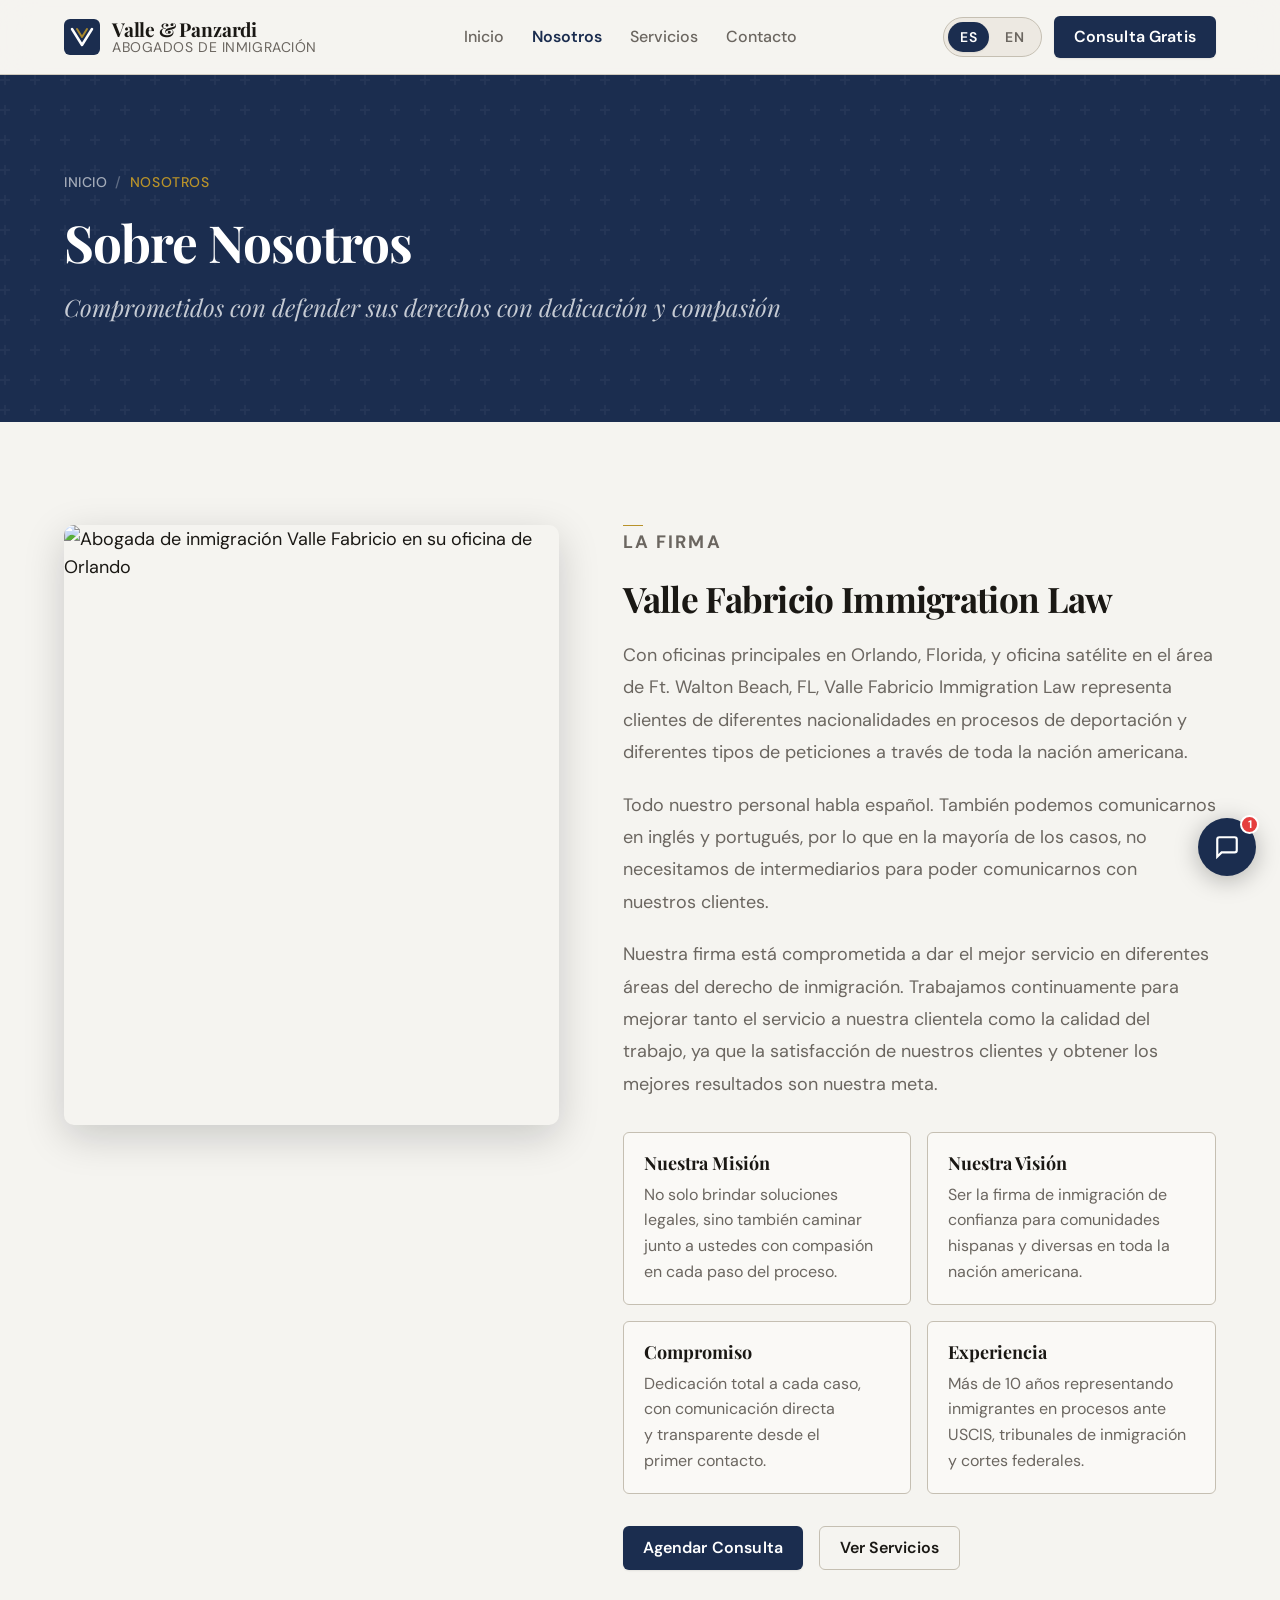
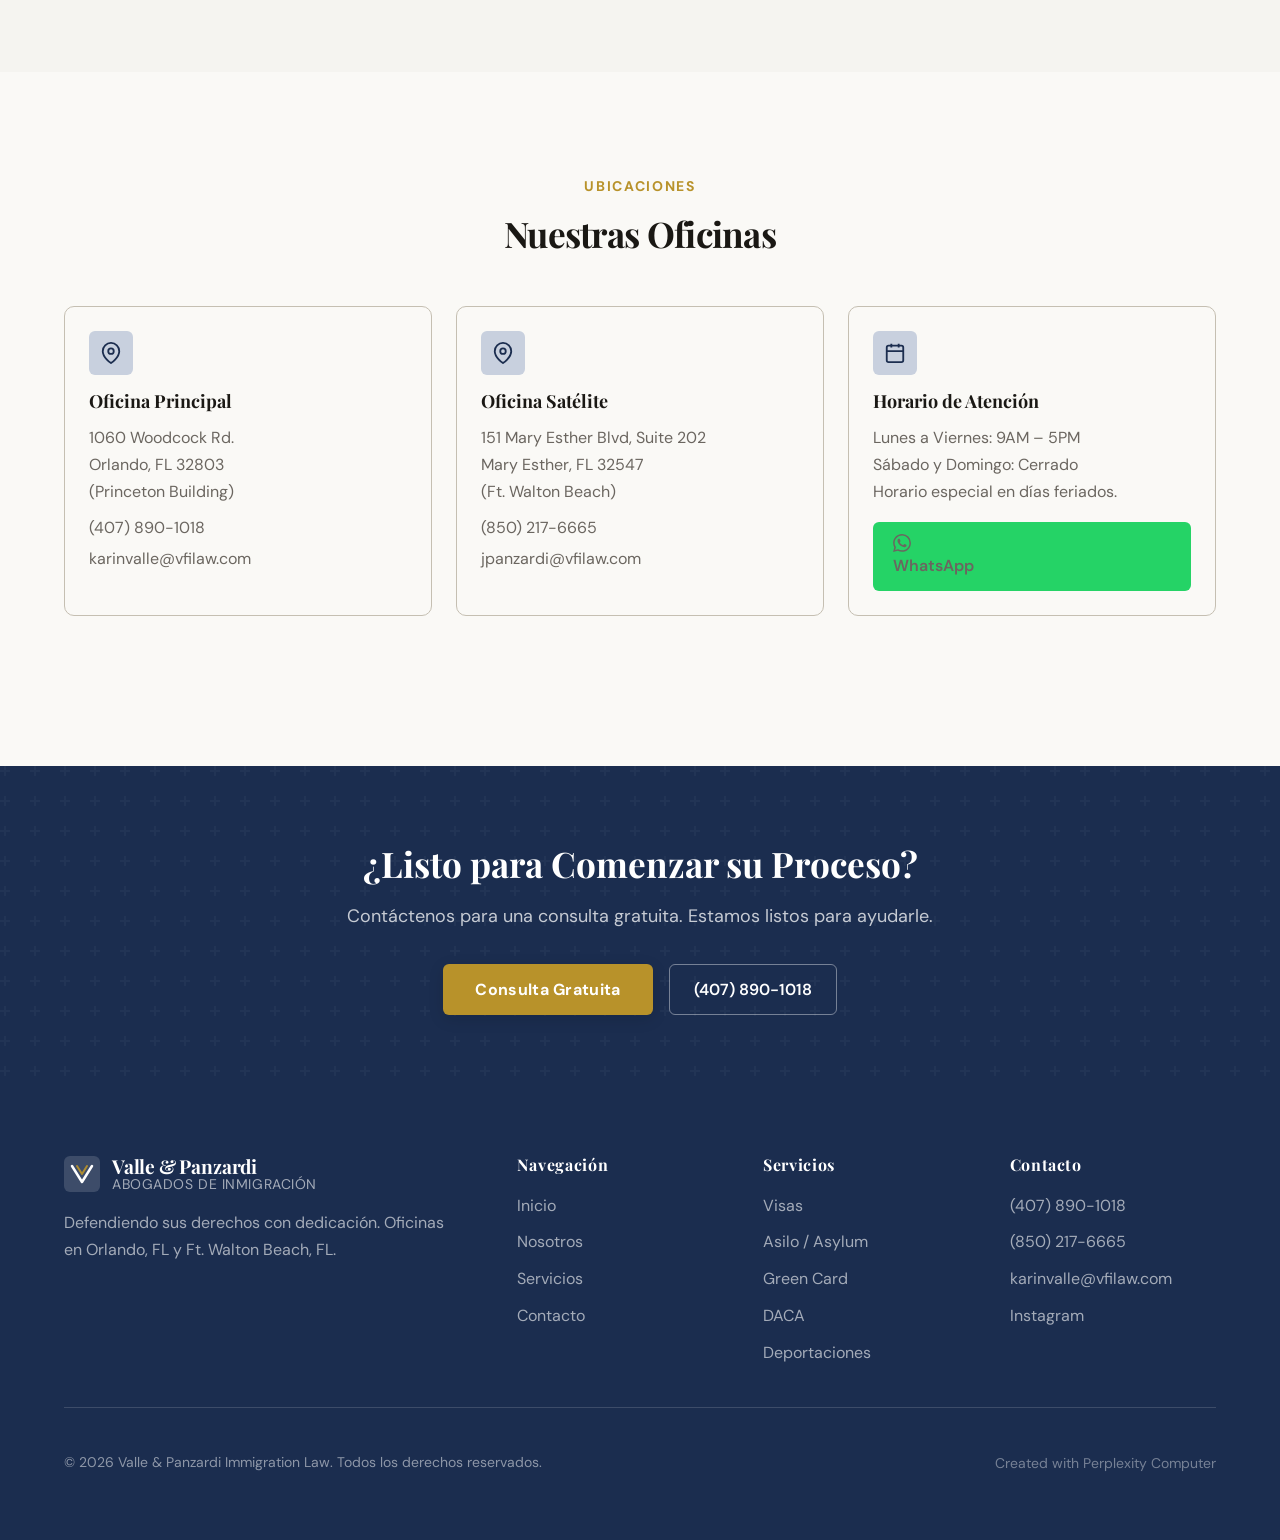
==== commit 6221d6ad: "fix: trust bar mobile layout + link colors + lock light theme Trust bar: - Phone number now a proper" ====
--- a/about.html
+++ b/about.html
@@ -61,9 +61,6 @@
         <button class="lang-btn active" data-lang-switch="es" aria-pressed="true">ES</button>
         <button class="lang-btn" data-lang-switch="en" aria-pressed="false">EN</button>
       </div>
-      <button class="theme-toggle" data-theme-toggle aria-label="Cambiar tema">
-        <svg width="18" height="18" viewBox="0 0 24 24" fill="none" stroke="currentColor" stroke-width="2"><path d="M21 12.79A9 9 0 1 1 11.21 3 7 7 0 0 0 21 12.79z"/></svg>
-      </button>
       <a href="./contact.html" class="btn-primary" data-lang="es">Consulta Gratis</a>
       <a href="./contact.html" class="btn-primary" data-lang="en">Free Consultation</a>
     </div>
@@ -85,9 +82,6 @@
         <button class="lang-btn active" data-lang-switch="es">ES</button>
         <button class="lang-btn" data-lang-switch="en">EN</button>
       </div>
-      <button class="theme-toggle" data-theme-toggle aria-label="Cambiar tema">
-        <svg width="18" height="18" viewBox="0 0 24 24" fill="none" stroke="currentColor" stroke-width="2"><path d="M21 12.79A9 9 0 1 1 11.21 3 7 7 0 0 0 21 12.79z"/></svg>
-      </button>
       <a href="./contact.html" class="btn-primary" data-lang="es">Consulta Gratis</a>
       <a href="./contact.html" class="btn-primary" data-lang="en">Free Consultation</a>
     </div>
@@ -311,23 +305,6 @@
 document.querySelectorAll('[data-lang-switch]').forEach(btn => {
   btn.addEventListener('click', () => setLang(btn.dataset.langSwitch));
 });
-(function(){
-  const root = document.documentElement;
-  let d = 'light';
-  root.setAttribute('data-theme', d);
-  function updateToggleIcon() {
-    document.querySelectorAll('[data-theme-toggle]').forEach(t => {
-      t.setAttribute('aria-label', d === 'dark' ? 'Cambiar a modo claro' : 'Cambiar a modo oscuro');
-      t.innerHTML = d === 'dark'
-        ? '<svg width="18" height="18" viewBox="0 0 24 24" fill="none" stroke="currentColor" stroke-width="2"><circle cx="12" cy="12" r="5"/><path d="M12 1v2M12 21v2M4.22 4.22l1.42 1.42M18.36 18.36l1.42 1.42M1 12h2M21 12h2M4.22 19.78l1.42-1.42M18.36 5.64l1.42-1.42"/></svg>'
-        : '<svg width="18" height="18" viewBox="0 0 24 24" fill="none" stroke="currentColor" stroke-width="2"><path d="M21 12.79A9 9 0 1 1 11.21 3 7 7 0 0 0 21 12.79z"/></svg>';
-    });
-  }
-  updateToggleIcon();
-  document.querySelectorAll('[data-theme-toggle]').forEach(t => {
-    t.addEventListener('click', () => { d = d === 'dark' ? 'light' : 'dark'; root.setAttribute('data-theme', d);  updateToggleIcon(); });
-  });
-})();
 const menuToggle = document.getElementById('menu-toggle');
 const mobileNav = document.getElementById('mobile-nav');
 menuToggle.addEventListener('click', () => {
--- a/style.css
+++ b/style.css
@@ -572,7 +572,7 @@
    TRUST BAR
    ============================================ */
 .trust-bar {
-  background: var(--color-primary);
+  background: #1b2d4f;
   padding: var(--space-5) var(--space-6);
 }
 
@@ -598,6 +598,16 @@
 .trust-item svg {
   color: var(--color-gold);
   flex-shrink: 0;
+}
+
+.trust-link {
+  color: rgba(255,255,255,0.9);
+  text-decoration: none;
+  font-weight: 600;
+}
+.trust-link:hover {
+  color: #fff;
+  text-decoration: underline;
 }
 
 .trust-divider {
@@ -1540,14 +1550,16 @@
   .hero-actions { flex-direction: column; gap: var(--space-3); }
   .hero-actions .btn-gold,
   .hero-actions .btn-outline-white { width: 100%; justify-content: center; padding: var(--space-4) var(--space-6); font-size: var(--text-base); }
-  .hero-badges { flex-direction: column; gap: var(--space-2); margin-top: var(--space-6); }
-  .hero-badge { font-size: 0.75rem; padding: var(--space-2) var(--space-3); }
+  .hero-badges { flex-direction: row; flex-wrap: wrap; gap: var(--space-2); margin-top: var(--space-6); }
+  .hero-badge { font-size: 0.7rem; padding: var(--space-1) var(--space-3); gap: var(--space-1); flex: 0 1 auto; width: auto; }
+  .hero-badge svg { width: 12px; height: 12px; flex-shrink: 0; }
 
   /* Trust bar */
   .trust-bar { padding: var(--space-4) var(--space-5); }
-  .trust-bar-inner { flex-direction: column; gap: var(--space-3); align-items: flex-start; }
+  .trust-bar-inner { display: grid; grid-template-columns: 1fr 1fr; gap: var(--space-3) var(--space-4); align-items: center; justify-items: start; }
   .trust-divider { display: none; }
-  .trust-item { font-size: var(--text-sm); }
+  .trust-item { font-size: var(--text-sm); gap: var(--space-2); }
+  .trust-item svg { width: 16px; height: 16px; }
 
   /* Sections */
   .section { padding-block: var(--space-12) var(--space-12); }
